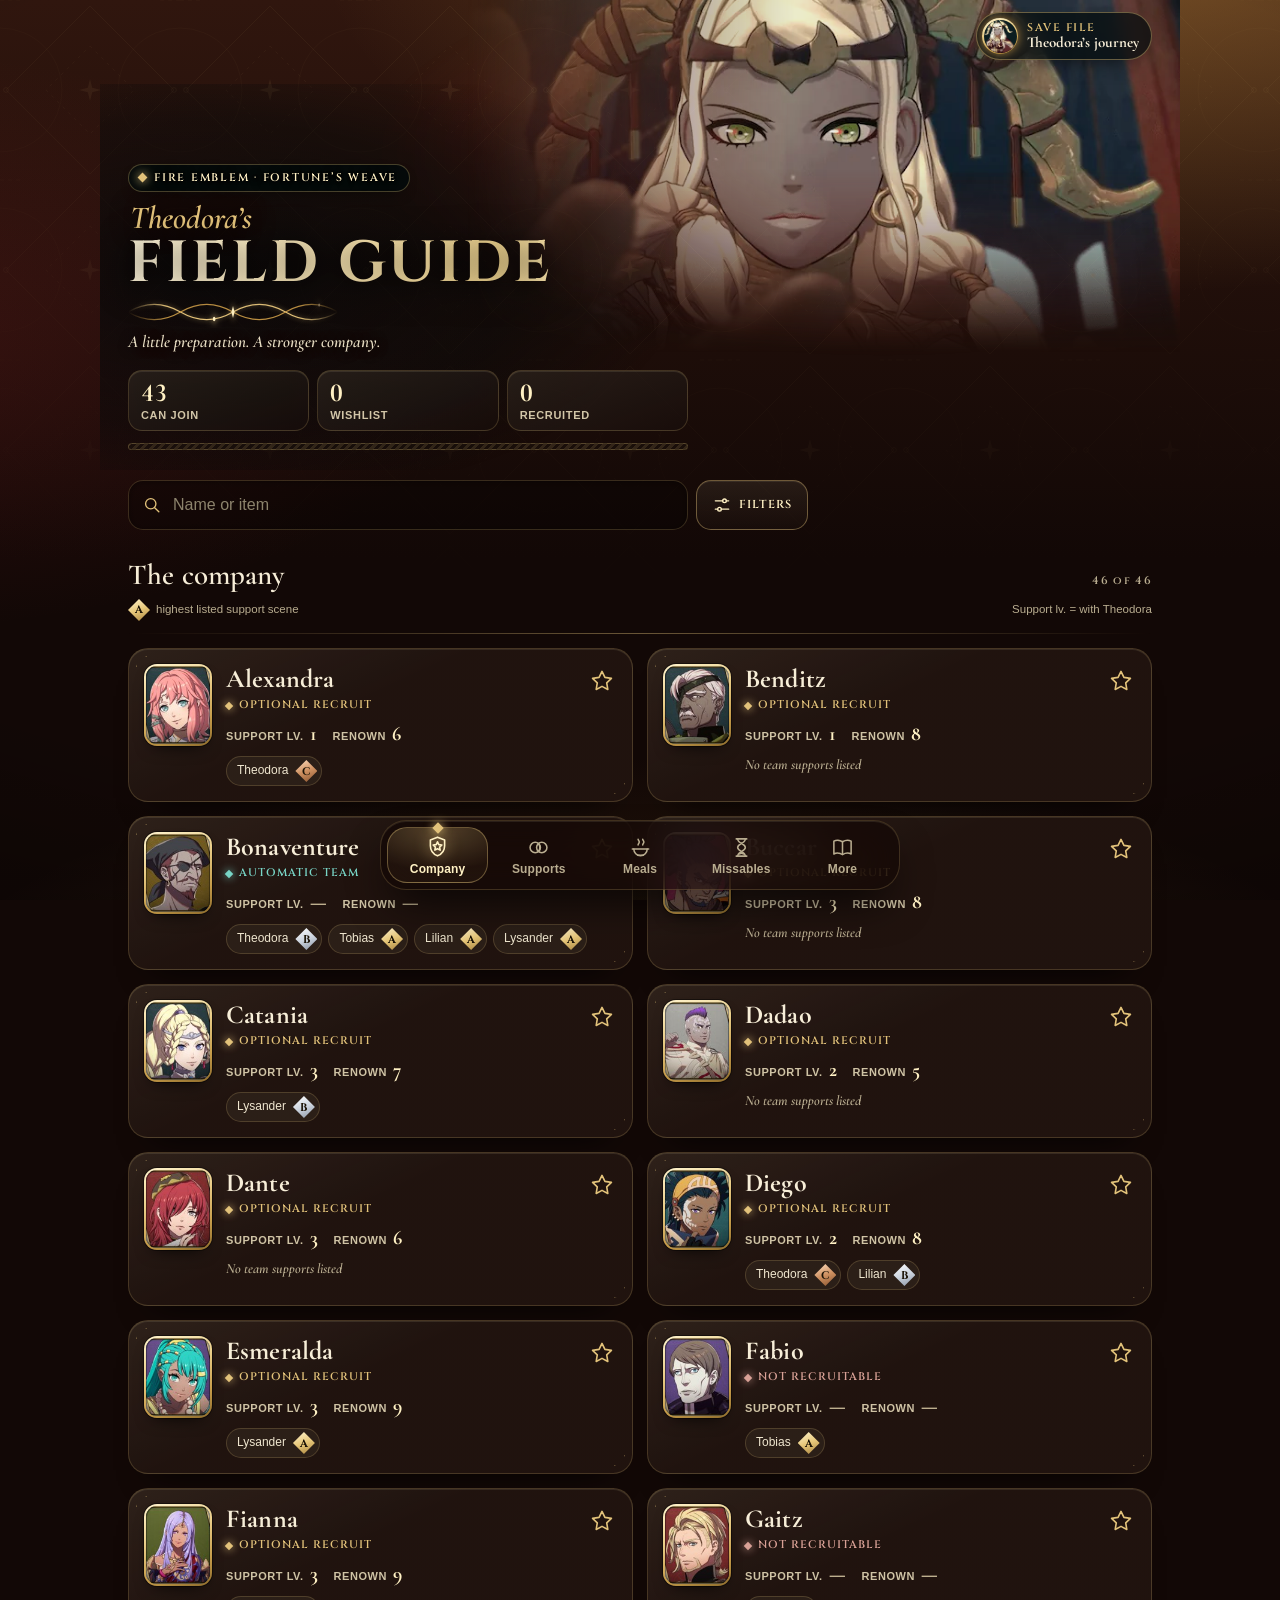
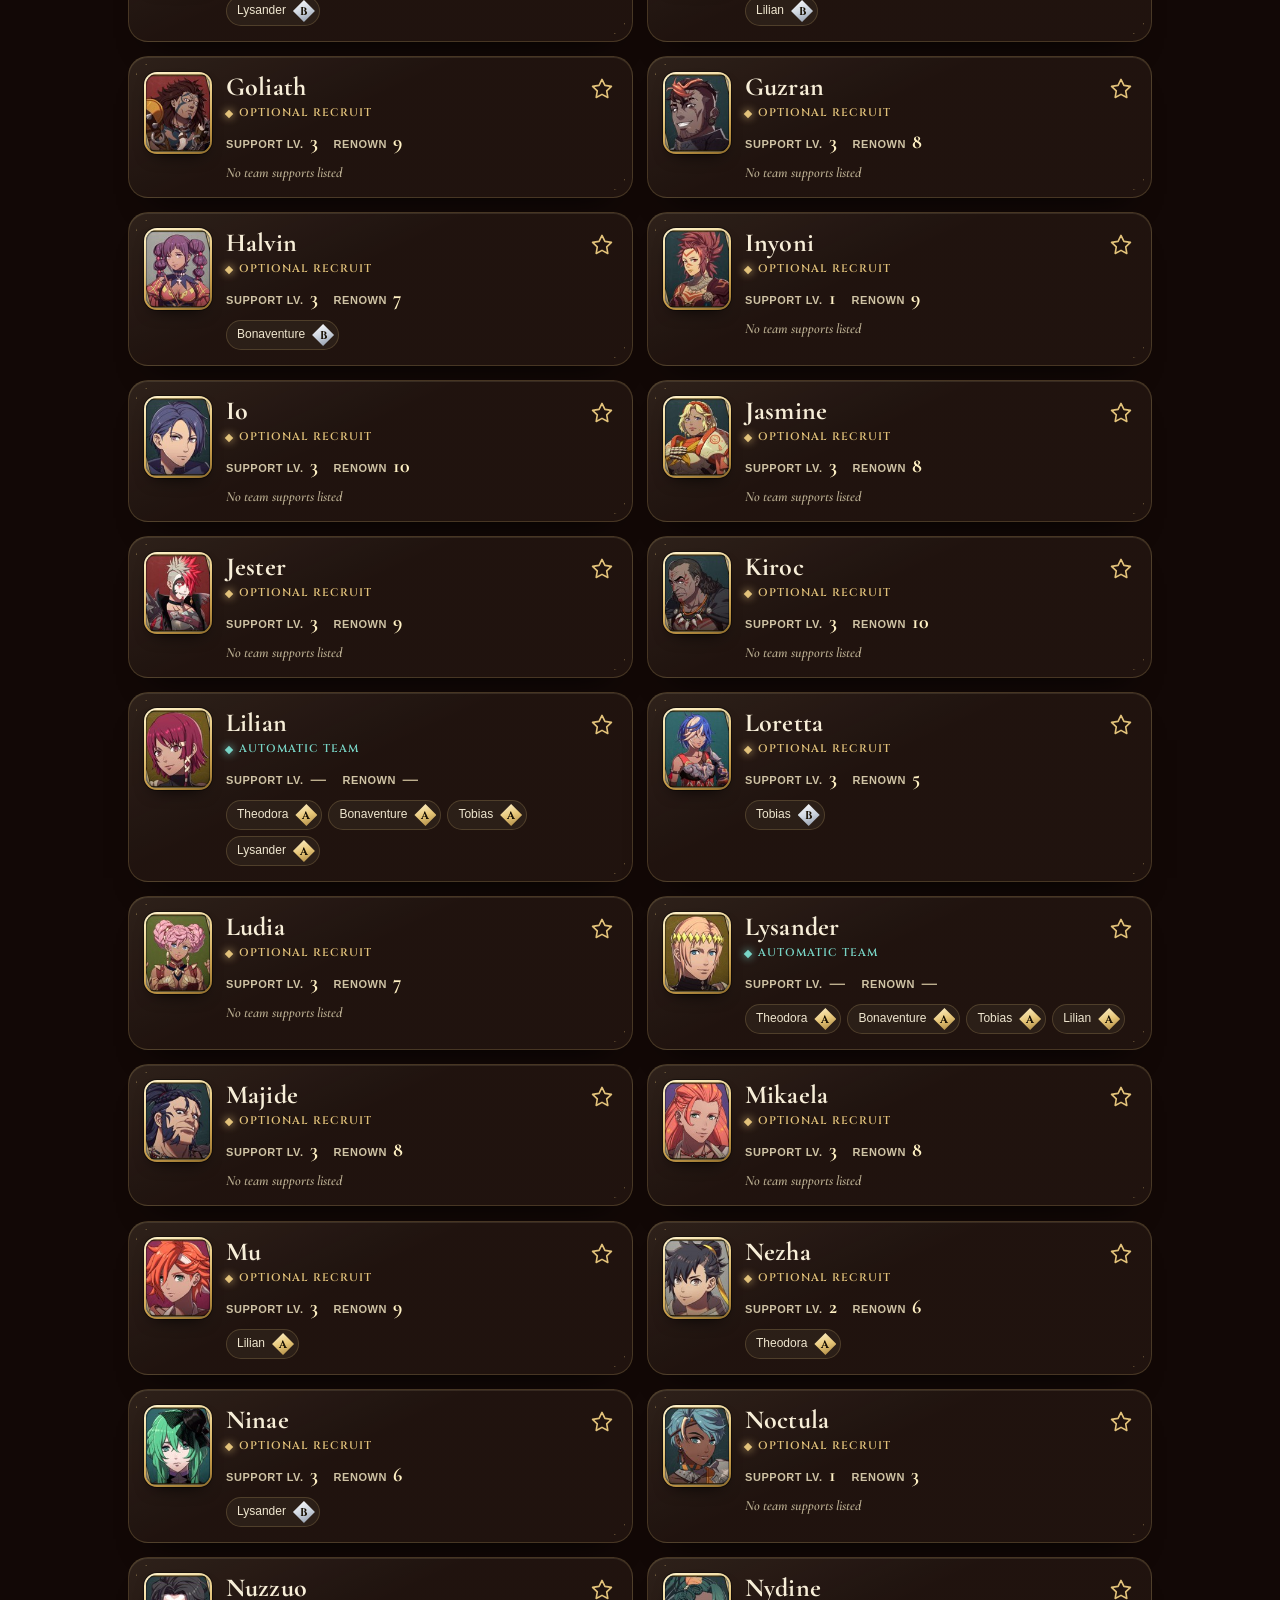
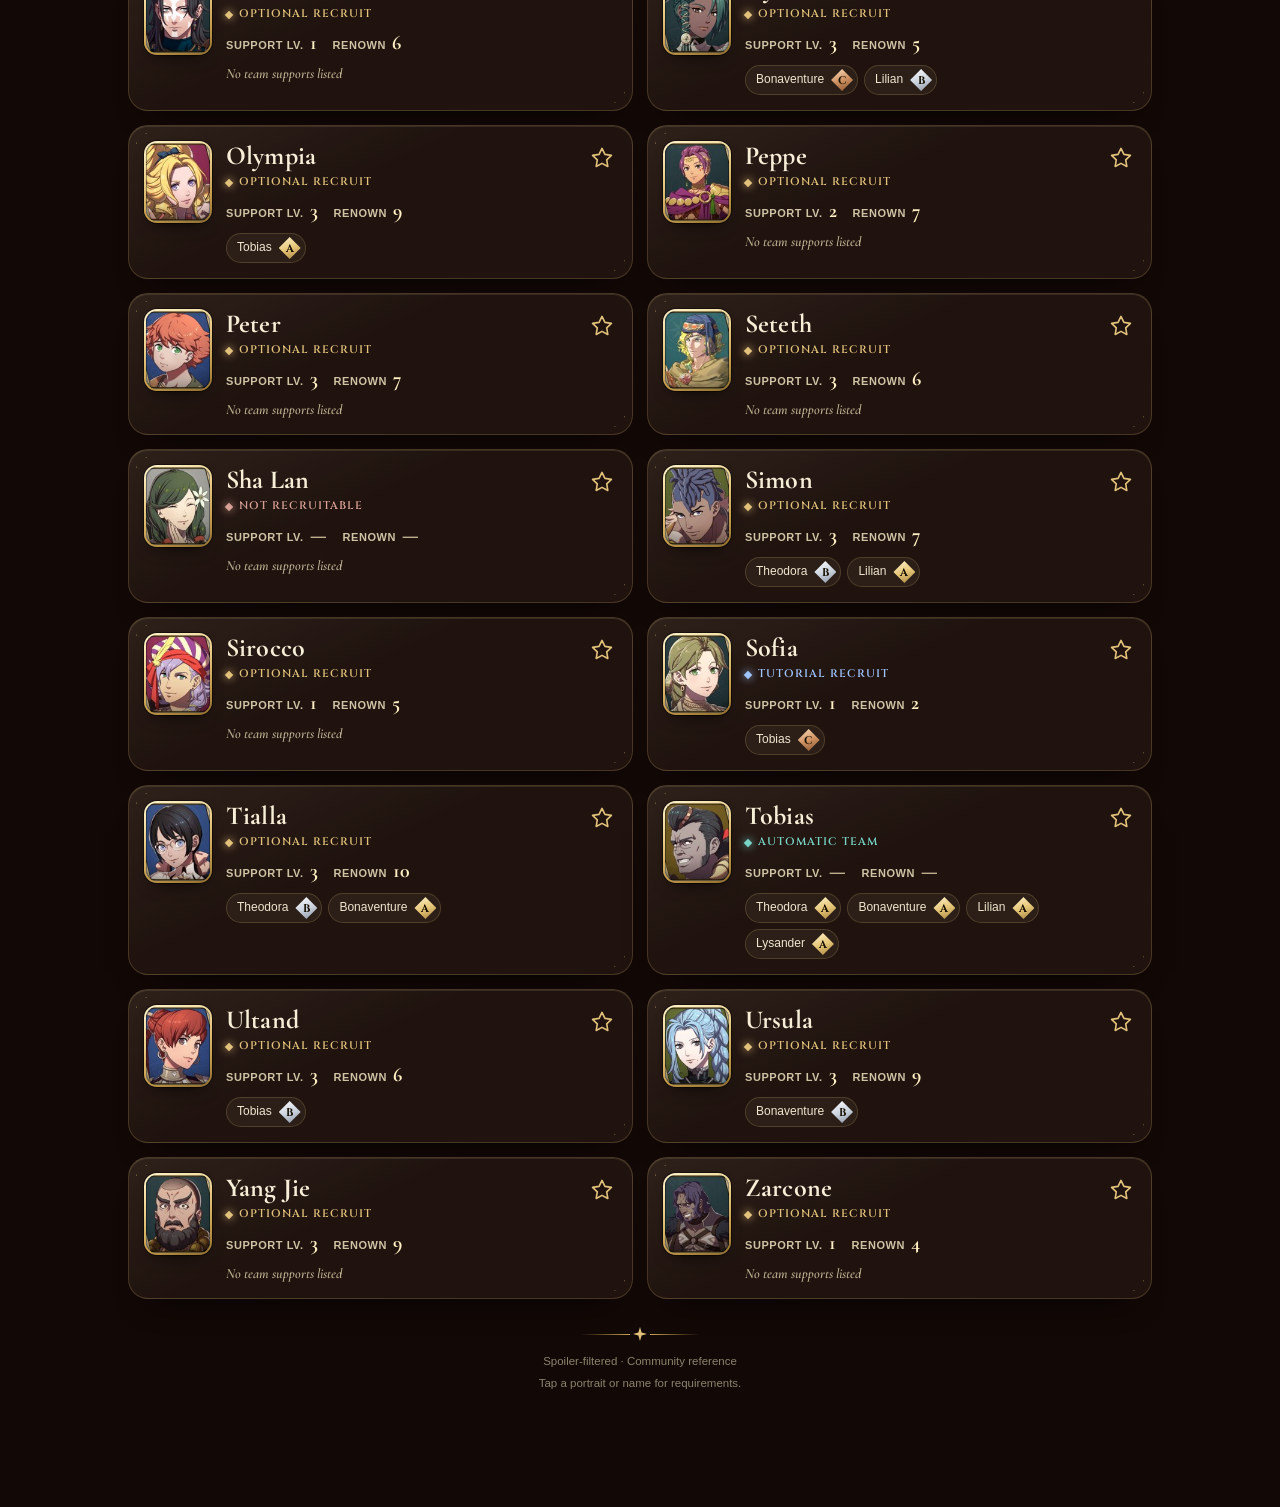
==== site/index.html @ 8c18e0ca "v2.1 preview: verified support ranks and structural requirements, recruitment steps, lord themes, mo" ====
<!doctype html>
<html lang="en" data-theme="" data-lord="Theodora">
<head>
<meta charset="utf-8">
<meta name="viewport" content="width=device-width,initial-scale=1,viewport-fit=cover">
<meta name="theme-color" content="#0b272b">
<meta name="color-scheme" content="dark">
<meta name="apple-mobile-web-app-capable" content="yes">
<meta name="mobile-web-app-capable" content="yes">
<meta name="apple-mobile-web-app-status-bar-style" content="black-translucent">
<meta name="apple-mobile-web-app-title" content="Field Guide">
<meta name="format-detection" content="telephone=no">
<title>Field Guide · Fortune’s Weave</title>
<link rel="preload" href="fonts/cinzel-latin-700-normal.woff2" as="font" type="font/woff2" crossorigin>
<link rel="preload" href="fonts/cormorant-garamond-latin-600-normal.woff2" as="font" type="font/woff2" crossorigin>
<link rel="stylesheet" href="style.css?v=30">
<link rel="stylesheet" href="missables.css?v=30">
<link rel="stylesheet" href="v2.css?v=31">
<link rel="stylesheet" href="fx.css?v=30">
<link rel="manifest" href="manifest.webmanifest">
<link rel="icon" href="icon.svg" type="image/svg+xml">
<link rel="apple-touch-icon" href="apple-touch-icon.png">
</head>
<body>
<svg width="0" height="0" style="position:absolute" aria-hidden="true" focusable="false">
  <symbol id="i-company" viewBox="0 0 24 24"><path d="M12 2.8 19 5.6v5.6c0 4.6-3 8.3-7 10-4-1.7-7-5.4-7-10V5.6z"/><path d="m12 7.4 1.3 2.7 3 .4-2.2 2.1.5 3L12 14.2l-2.6 1.4.5-3-2.2-2.1 3-.4z"/></symbol>
  <symbol id="i-star" viewBox="0 0 24 24"><path d="m12 3.2 2.7 5.5 6 .9-4.35 4.2 1 6-5.35-2.85-5.35 2.85 1-6L3.3 9.6l6-.9z"/></symbol>
  <symbol id="i-seal" viewBox="0 0 24 24"><path d="M12 2.6l2.1 1.6 2.6-.2.9 2.5 2.3 1.2-.4 2.6 1.4 2.2-1.4 2.2.4 2.6-2.3 1.2-.9 2.5-2.6-.2L12 21.4l-2.1-1.6-2.6.2-.9-2.5-2.3-1.2.4-2.6L3.1 12l1.4-2.2-.4-2.6 2.3-1.2.9-2.5 2.6.2z"/><path d="m8.4 12.2 2.4 2.4 4.8-5"/></symbol>
  <symbol id="i-hourglass" viewBox="0 0 24 24"><path d="M6.5 3h11M6.5 21h11"/><path d="M8 3c0 4.6 8 5 8 9s-8 4.4-8 9M16 3c0 4.6-8 5-8 9s8 4.4 8 9"/><path d="M10 18.6c.8-.7 3.2-.7 4 0"/></symbol>
  <symbol id="i-book" viewBox="0 0 24 24"><path d="M3 5.4c2.6-1.5 5.6-1.5 9 .6 3.4-2.1 6.4-2.1 9-.6v13.4c-2.6-1.4-5.6-1.4-9 .6-3.4-2-6.4-2-9-.6z"/><path d="M12 6v13.4"/></symbol>
  <symbol id="i-bond" viewBox="0 0 24 24"><circle cx="8.6" cy="12" r="5.4"/><circle cx="15.4" cy="12" r="5.4"/><path d="M12 8.2c.9.9 1.4 2.2 1.4 3.8s-.5 2.9-1.4 3.8"/></symbol>
  <symbol id="i-meal" viewBox="0 0 24 24"><path d="M3.5 13.5h17"/><path d="M5 13.5a7 7 0 0 0 14 0"/><path d="M9 20h6"/><path d="M9.5 9.5c0-1.6 1.2-1.6 1.2-3.2S9.5 4.7 9.5 3.4M14.3 9.5c0-1.6 1.2-1.6 1.2-3.2s-1.2-1.6-1.2-2.9"/></symbol>
  <symbol id="i-search" viewBox="0 0 24 24"><circle cx="10.5" cy="10.5" r="6.2"/><path d="m15.2 15.2 5 5"/></symbol>
  <symbol id="i-sliders" viewBox="0 0 24 24"><path d="M4 7h9M17 7h3M4 17h3M11 17h9"/><circle cx="15" cy="7" r="2.2"/><circle cx="9" cy="17" r="2.2"/></symbol>
  <symbol id="i-close" viewBox="0 0 24 24"><path d="m6 6 12 12M18 6 6 18"/></symbol>
  <symbol id="i-chev-l" viewBox="0 0 24 24"><path d="m14.5 5-7 7 7 7"/></symbol>
  <symbol id="i-chev-r" viewBox="0 0 24 24"><path d="m9.5 5 7 7-7 7"/></symbol>
  <symbol id="i-chev-d" viewBox="0 0 24 24"><path d="m5 9.5 7 7 7-7"/></symbol>
  <symbol id="i-pin" viewBox="0 0 24 24"><path d="M12 21s-6.5-5.6-6.5-11a6.5 6.5 0 0 1 13 0c0 5.4-6.5 11-6.5 11z"/><circle cx="12" cy="10" r="2.3"/></symbol>
  <symbol id="i-person" viewBox="0 0 24 24"><circle cx="12" cy="8" r="3.6"/><path d="M4.8 20.2c1-3.8 3.8-5.7 7.2-5.7s6.2 1.9 7.2 5.7"/></symbol>
  <symbol id="i-spark" viewBox="0 0 24 24"><path d="M12 3c.6 4.5 2.5 6.4 7 7-4.5.6-6.4 2.5-7 7-.6-4.5-2.5-6.4-7-7 4.5-.6 6.4-2.5 7-7z"/><path d="M18.5 16.5c.2 1.5.8 2.1 2.3 2.3-1.5.2-2.1.8-2.3 2.3-.2-1.5-.8-2.1-2.3-2.3 1.5-.2 2.1-.8 2.3-2.3z"/></symbol>
  <symbol id="i-key" viewBox="0 0 24 24"><circle cx="8" cy="12" r="3.8"/><path d="M11.8 12H21M17.5 12v3.2M20.5 12v2.4"/></symbol>
  <symbol id="i-clock" viewBox="0 0 24 24"><circle cx="12" cy="12" r="8.4"/><path d="M12 7.2V12l3.2 2"/></symbol>
  <symbol id="i-scroll" viewBox="0 0 24 24"><path d="M7 4h11a2 2 0 0 1 2 2v1h-4"/><path d="M16 7v11a2.5 2.5 0 0 1-5 0v-1H4v1a2.5 2.5 0 0 0 2.5 2.5H13.5"/><path d="M7 4a2 2 0 0 0-2 2v11"/><path d="M8.5 9h4.5M8.5 12.5h4.5"/></symbol>
  <symbol id="i-copy" viewBox="0 0 24 24"><rect x="8.5" y="8.5" width="11" height="11" rx="2"/><path d="M15.5 8.5V6.5a2 2 0 0 0-2-2h-7a2 2 0 0 0-2 2v7a2 2 0 0 0 2 2h2"/></symbol>
  <symbol id="i-restore" viewBox="0 0 24 24"><path d="M4.5 12a7.5 7.5 0 1 0 2.2-5.3"/><path d="M4.5 4.5v4h4"/></symbol>
  <symbol id="i-coin" viewBox="0 0 24 24"><ellipse cx="12" cy="6.8" rx="7" ry="2.8"/><path d="M5 6.8v5c0 1.6 3.1 2.8 7 2.8s7-1.2 7-2.8v-5M5 11.8v5c0 1.6 3.1 2.8 7 2.8s7-1.2 7-2.8v-5"/></symbol>
  <symbol id="i-check" viewBox="0 0 24 24"><path d="m5 12.5 4.4 4.4L19 7.4"/></symbol>
  <symbol id="i-ban" viewBox="0 0 24 24"><circle cx="12" cy="12" r="8.2"/><path d="m6.2 6.2 11.6 11.6"/></symbol>
  <symbol id="i-plus" viewBox="0 0 24 24"><path d="M12 5v14M5 12h14"/></symbol>
  <symbol id="i-minus" viewBox="0 0 24 24"><path d="M5 12h14"/></symbol>
  <symbol id="i-edit" viewBox="0 0 24 24"><path d="M4 20h4L19.5 8.5a2.1 2.1 0 0 0-3-3L5 17z"/><path d="m14.5 7.5 3 3"/></symbol>
  <symbol id="i-trash" viewBox="0 0 24 24"><path d="M4.5 7h15M9.5 7V4.5h5V7M6.5 7l1 13h9l1-13"/></symbol>
  <symbol id="i-swap" viewBox="0 0 24 24"><path d="M4 8h13l-3.5-3.5M20 16H7l3.5 3.5"/></symbol>
  <symbol id="i-heart" viewBox="0 0 24 24"><path d="M12 20s-7.5-4.6-7.5-10.2A4.3 4.3 0 0 1 12 7.2a4.3 4.3 0 0 1 7.5 2.6C19.5 15.4 12 20 12 20z"/></symbol>
  <symbol id="i-flame" viewBox="0 0 24 24"><path d="M12 21c-3.9 0-6.5-2.6-6.5-6.1 0-3.9 3.6-5.7 4.3-10.4 2.7 1.5 3.9 4.3 3.4 6.8 1-.4 1.7-1.4 2-2.7 2 1.6 3.3 3.9 3.3 6.3 0 3.5-2.6 6.1-6.5 6.1z"/></symbol>
</svg>

<div class="backdrop" aria-hidden="true"><div class="backdrop-glow"></div><div class="backdrop-ornament"></div></div>

<main id="app">
<p id="storage-warning" class="warning" role="status" hidden>This browser is blocking storage, so progress can’t be kept after you close the page. Private Browsing is the usual cause.</p>

<!-- ============ COMPANY ============ -->
<section id="roster-view" class="view" aria-labelledby="hero-title">
  <header class="hero" id="hero">
    <div class="hero-art-wrap" aria-hidden="true"><img class="hero-art" id="hero-art" src="art/theodora.webp" alt="" width="860" height="512" decoding="async" fetchpriority="high"></div>
    <div class="motes" aria-hidden="true"></div>
    <button class="save-chip" id="save-chip" type="button" aria-haspopup="dialog" aria-controls="files">
      <span class="save-face"><img id="save-chip-face" src="portraits/theodora.webp" alt="" width="34" height="34"></span>
      <span class="save-text"><small>Save file</small><b id="save-chip-name">Theodora’s journey</b></span>
      <span class="save-state bad" id="save-state" hidden><svg class="ico" aria-hidden="true"><use href="#i-close"/></svg><span>Not saved</span></span>
    </button>
    <div class="hero-copy">
      <p class="eyebrow"><span class="eyebrow-gem" aria-hidden="true"></span>Fire Emblem · Fortune’s Weave</p>
      <h1 id="hero-title" tabindex="-1"><span class="h1-small" id="hero-lord">Theodora’s</span><span class="h1-big">Field Guide</span></h1>
      <span class="weave-slot" data-weave aria-hidden="true"></span>
      <p class="subtitle">A little preparation. A stronger company.</p>
      <div class="hero-stats" id="hero-stats">
        <button class="stat" type="button" data-jump="joinable" aria-label="Show everyone who can join"><b id="stat-recruitable">—</b><span>Can join</span></button>
        <button class="stat" type="button" data-jump="wishlist" aria-label="Show your wishlist"><b id="stat-wishlist">0</b><span>Wishlist</span></button>
        <button class="stat" type="button" data-jump="recruited" aria-label="Show your recruits"><b id="stat-recruited">0</b><span>Recruited</span></button>
      </div>
      <div class="weave-bar hero-bar" aria-hidden="true"><i id="hero-bar-fill"></i></div>
    </div>
  </header>

  <div class="toolbar" id="roster-toolbar">
    <div class="searchrow">
      <label class="searchbox"><svg class="ico" aria-hidden="true"><use href="#i-search"/></svg><input id="search" type="search" aria-label="Search characters or items. Start a word with a minus sign to exclude it." placeholder="Name or item" autocomplete="off" autocapitalize="off" enterkeyhint="search"></label>
      <button id="filters-toggle" class="iconbtn" aria-expanded="false" aria-controls="filters"><svg class="ico" aria-hidden="true"><use href="#i-sliders"/></svg><span>Filters</span><i class="filter-count" id="filter-count" hidden></i></button>
    </div>
    <div id="active-filters" class="active-filters" aria-label="Active filters"></div>
    <div id="filters" class="filters" hidden>
      <p class="filter-help"><span class="tri-demo inc"><svg class="ico" aria-hidden="true"><use href="#i-check"/></svg></span>Tap once: show only <span class="tri-demo exc"><svg class="ico" aria-hidden="true"><use href="#i-ban"/></svg></span>Twice: hide · Third tap clears. In search, <b>−word</b> hides matches.</p>
      <div id="filter-groups"></div>
      <div class="filtergrid sortgrid">
        <label>Sort by<select id="sort"><option value="name">Name</option><option value="support">Support level</option><option value="renown">Renown</option><option value="gold">Gold required</option><option value="status">Recruitment status</option><option value="supports">Support partner count</option></select></label>
        <button id="direction" class="ghostbtn">↑ Ascending</button>
      </div>
      <button id="reset" class="textbutton">Reset search &amp; filters</button>
    </div>
  </div>

  <div class="listmeta"><h2 id="view-title">The company</h2><span id="count" role="status" aria-live="polite">Opening field notes…</span></div>
  <p class="legend"><span><b class="rank-gem r-A" aria-hidden="true">A</b> highest listed support scene</span><span id="legend-lord">Support lv. = with Theodora</span></p>
  <div id="cards"></div>
  <section id="empty" class="empty" hidden>
    <span class="empty-crest" aria-hidden="true"><svg class="ico"><use href="#i-star"/></svg></span>
    <h2>No field notes here</h2>
    <p>Try another search or loosen a filter. Star characters for your wishlist, or mark them recruited in their details.</p>
    <button id="empty-reset" class="ghostbtn">Clear search &amp; filters</button>
  </section>
  <p id="load-error" class="warning" hidden>Could not open the roster. Check your connection and reload this page.</p>
  <p class="endnote"><span class="end-orn" aria-hidden="true"></span>Spoiler-filtered · Community reference<br>Tap a portrait or name for requirements.</p>
</section>

<!-- ============ SUPPORTS ============ -->
<section id="supports-view" class="view" hidden aria-labelledby="supports-heading">
  <header class="page-hero" id="supports-hero">
    <div class="ph-art" aria-hidden="true"><img id="sp-focus-art" src="" alt="" decoding="async"></div>
    <div class="motes" aria-hidden="true"></div>
    <div class="ph-copy">
      <p class="eyebrow"><span class="eyebrow-gem" aria-hidden="true"></span>Support conversations</p>
      <h1 id="supports-heading" tabindex="-1">Bonds</h1>
      <span class="weave-slot" data-weave aria-hidden="true"></span>
      <button class="focus-pick" id="sp-focus" type="button" aria-haspopup="dialog">
        <span class="pf sm"><img id="sp-focus-face" src="" alt=""></span>
        <span class="fp-text"><small>Showing bonds of</small><b id="sp-focus-name">—</b></span>
        <svg class="ico" aria-hidden="true"><use href="#i-swap"/></svg>
      </button>
      <div class="ph-stats">
        <span class="ring-wrap" aria-hidden="true"><svg class="ring" viewBox="0 0 46 46"><circle class="track" cx="23" cy="23" r="18"/><circle class="fill" id="sp-ring" cx="23" cy="23" r="18"/></svg><b id="sp-pct">0%</b></span>
        <p id="sp-progress" class="lord-count" role="status" aria-live="polite"></p>
      </div>
    </div>
  </header>
  <div class="cast-wrap"><div class="cast-head"><b>Everyone with bonds</b><small id="sp-cast-count"></small></div>
    <div class="cast-strip" id="sp-cast" role="group" aria-label="Choose whose bonds to show"></div></div>
  <p class="note hint"><svg class="ico" aria-hidden="true"><use href="#i-spark"/></svg>Tap a rank once you’ve watched it. Tap a name for what it needs.</p>
  <div class="toolbar slim" id="supports-toolbar">
    <div id="sp-filter" class="segmented wide" role="group" aria-label="Show">
      <button type="button" data-filter="next" aria-pressed="true">Next up</button>
      <button type="button" data-filter="all" aria-pressed="false">All</button>
      <button type="button" data-filter="done" aria-pressed="false">Viewed</button>
    </div>
    <label class="switch"><input type="checkbox" id="sp-company-only"><span class="sw" aria-hidden="true"></span>In my company</label>
    <label class="switch"><input type="checkbox" id="sp-part1"><span class="sw" aria-hidden="true"></span>Part I only</label>
  </div>
  <div id="sp-list" class="bond-list"></div>
  <p id="sp-empty" class="empty" hidden></p>
  <details class="spoiler-links rules-box"><summary>How supports work</summary><ul id="sp-rules" class="rules"></ul></details>
</section>

<!-- ============ MEALS ============ -->
<section id="meals-view" class="view" hidden aria-labelledby="meals-heading">
  <header class="inn-head">
    <p class="eyebrow"><span class="eyebrow-gem" aria-hidden="true"></span>The inn at Dagsion</p>
    <h1 id="meals-heading" tabindex="-1">Share a meal</h1>
    <span class="weave-slot center" data-weave aria-hidden="true"></span>
    <p class="subtitle">Seat three. Bonds grow between every pair at the table.</p>
  </header>
  <div class="table-stage" id="table-stage">
    <svg class="table-links" id="table-links" viewBox="0 0 300 250" aria-hidden="true"></svg>
    <div class="table-top" aria-hidden="true"><span class="hearth"><svg class="ico"><use href="#i-flame"/></svg></span></div>
    <div id="seats"></div>
  </div>
  <div id="meal-pairs" class="meal-pairs" aria-live="polite"></div>
  <section class="meal-block" aria-labelledby="rec-heading">
    <div class="block-head"><h2 id="rec-heading">Recommended guests</h2><span id="rec-count" class="count-tag"></span></div>
    <p class="note" id="rec-why"></p>
    <div class="toolbar slim inline">
      <label class="switch"><input type="checkbox" id="rec-wishlist"><span class="sw" aria-hidden="true"></span>Wishlist first</label>
      <label class="switch"><input type="checkbox" id="rec-company"><span class="sw" aria-hidden="true"></span>Hide unrecruitable</label>
    </div>
    <div id="rec-list" class="rec-list"></div>
  </section>
  <section class="meal-block" id="dish-block" aria-labelledby="dish-heading">
    <div class="block-head"><h2 id="dish-heading">What to order</h2><span id="dish-count" class="count-tag"></span></div>
    <div id="dish-list" class="dish-list"></div>
  </section>
  <details class="spoiler-links rules-box" id="meal-rules-box"><summary>How meals work</summary><ul id="meal-rules" class="rules"></ul></details>
</section>

<!-- ============ MISSABLES ============ -->
<section id="missables-view" class="view" hidden aria-labelledby="missables-heading">
  <div class="lord-stage" id="lord-stage">
    <div class="lord-track" id="route-carousel" tabindex="0" role="region" aria-roledescription="carousel" aria-label="Lord routes. Swipe or use the arrow keys to change route."></div>
    <button class="stage-arrow prev" id="route-prev" type="button" aria-label="Previous route"><svg class="ico" aria-hidden="true"><use href="#i-chev-l"/></svg></button>
    <button class="stage-arrow next" id="route-next" type="button" aria-label="Next route"><svg class="ico" aria-hidden="true"><use href="#i-chev-r"/></svg></button>
    <div class="lord-pager" id="route-pager" aria-hidden="true"></div>
    <div class="motes" aria-hidden="true"></div>
  </div>
  <div class="route-tabs-wrap"><div class="route-tabs" id="route-tabs" role="tablist" aria-label="Choose a lord’s route"></div></div>
  <p id="route-status" class="sr-only" aria-live="polite"></p>
  <div class="missables-head">
    <p class="eyebrow">Part I · Scenes &amp; Paralogues</p>
    <div class="mh-row">
      <h1 id="missables-heading" tabindex="-1">Missables</h1>
      <div id="missables-filter" class="segmented" role="group" aria-label="Show">
        <button type="button" data-filter="all" aria-pressed="true">All</button>
        <button type="button" data-filter="unviewed" aria-pressed="false">Unviewed</button>
      </div>
    </div>
    <span class="weave-slot small" data-weave aria-hidden="true"></span>
    <div class="progress-row">
      <div class="weave-bar" aria-hidden="true"><i id="missables-bar-fill"></i></div>
      <p id="missables-progress" role="status" aria-live="polite"></p>
    </div>
  </div>
  <p class="note hint"><svg class="ico" aria-hidden="true"><use href="#i-spark"/></svg>Tap a title for requirements, not story summaries.</p>
  <p id="missables-storage-warning" class="warning" role="status" hidden>Checklist storage is unavailable or unreadable. Marks work for this visit but may not be saved.</p>
  <p id="missables-load-error" class="warning" role="status" hidden>Missables notes are not available. Verified data may not be published yet, or the connection failed. No checklist has been inferred. Reload to try again.</p>
  <div id="missables-list" role="tabpanel" aria-labelledby="missables-heading"></div>
  <p id="missables-empty" class="empty" hidden></p>
  <p class="note">Check off viewed notes · Saved automatically in this save file, separately for each route.</p>
  <div id="missables-coverage" class="note coverage"></div>
</section>

<!-- ============ MORE / ABOUT ============ -->
<section id="about" class="view" hidden aria-labelledby="about-title">
  <header class="about-head">
    <span class="crest" aria-hidden="true"><img src="icon.svg" alt="" width="64" height="64"></span>
    <p class="eyebrow">Save files &amp; the small print</p>
    <h1 id="about-title" tabindex="-1">A guide, not a spoiler.</h1>
    <span class="weave-slot center" data-weave aria-hidden="true"></span>
  </header>
  <div class="codex">
    <div class="backup-card" id="files-card">
      <h2><svg class="ico" aria-hidden="true"><use href="#i-scroll"/></svg>Your save files</h2>
      <p>Everything you tap saves itself straight away — recruits, wishlist, supports, meals and missables. Each save file is one playthrough with its own lord.</p>
      <div id="files-inline" class="files-list"></div>
      <p id="save-health" class="note"></p>
    </div>

    <h2>Keep it on your iPhone</h2>
    <p>Open this site in Safari, tap Share, then <strong>Add to Home Screen</strong>. The Home Screen app keeps its own storage, which iPhone doesn’t tidy away like websites you haven’t visited in a while. A connection is needed to load it.</p>

    <details class="spoiler-links" id="transfer">
      <summary>Move to another device</summary>
      <div class="transfer-body">
        <p>Only needed for a new phone or browser. Copy the code here, then paste it on the other device.</p>
        <div class="backup-actions">
          <button id="backup-copy" class="goldbtn" type="button"><svg class="ico" aria-hidden="true"><use href="#i-copy"/></svg>Copy code</button>
          <button id="backup-restore-toggle" class="ghostbtn" type="button" aria-expanded="false" aria-controls="backup-restore"><svg class="ico" aria-hidden="true"><use href="#i-restore"/></svg>Paste code</button>
        </div>
        <div id="backup-restore" hidden>
          <label for="backup-input" class="sr-only">Transfer code</label>
          <textarea id="backup-input" rows="3" placeholder="Paste a transfer code…" autocomplete="off" autocapitalize="off" spellcheck="false"></textarea>
          <button id="backup-apply" class="goldbtn" type="button">Add these save files</button>
        </div>
        <p id="backup-status" class="note" role="status" aria-live="polite"></p>
      </div>
    </details>

    <div id="source-notes">
      <h2>Reading the field notes</h2>
      <p><strong>Every lord, one roster:</strong> the Company page shows requirements for your save file’s lord. Each character’s field note also compares all four lords. Major story recruits and story unlock details are excluded.</p>
      <p><strong>Two different support measures:</strong> “Support lv.” is the numeric level a character needs with your lord to be recruited. Support conversations (C, B, A) are scenes between two characters; the guide lists the highest rank the community matrix records, not a promise that every lower rank exists.</p>
      <p><strong>Requirements are deliberately vague.</strong> Unlock hints say what kind of thing is needed — a support level, both characters in your company, or “a later story point” — never what happens.</p>
      <p><strong>Uncertainty:</strong> support data comes from a community matrix and tracker that share sources, so it isn’t independent in-game verification. Recruitment thresholds were compared between two guides; disagreements are marked in each field note. Meal preferences are community-reported.</p>
      <details class="spoiler-links">
        <summary>Source links — <em>these pages contain spoilers</em></summary>
        <ul class="link-list" id="source-links">
          <li><a href="https://serenesforest.net/fortunes-weave/characters/recruitment/" target="_blank" rel="noopener noreferrer">Recruitment: Serenes Forest</a></li>
          <li><a href="https://www.rpgsite.net/guide/21391-fire-emblem-fortunes-weave-recruitment-guide-all-characters-in-game-how-to-recruit-them" target="_blank" rel="noopener noreferrer">RPG Site</a></li>
          <li><a href="https://docs.google.com/spreadsheets/d/18nxc2rXK4Im-9gPyUlLaDI3BkjNH8y77RNjhuRbgOBo/" target="_blank" rel="noopener noreferrer">Community support matrix</a></li>
          <li><a href="https://fortunes-weave-supports.vercel.app/" target="_blank" rel="noopener noreferrer">Support tracker</a></li>
          <li><a href="https://game8.co/games/Fire-Emblem-Fortunes-Weave/archives/619779" target="_blank" rel="noopener noreferrer">Portrait source: Game8</a></li>
          <li><a href="https://fortunesweave.online/supports/" target="_blank" rel="noopener noreferrer">Support locations &amp; padlocks</a></li>
          <li><a href="https://dotesports.com/nintendo/guides/fire-emblem-fortunes-weave-support-farming" target="_blank" rel="noopener noreferrer">Meals &amp; support farming</a></li>
        </ul>
      </details>
    </div>
    <p class="endnote">Unofficial fan reference. Character artwork belongs to its respective rights holders; route banners are cropped from Nintendo’s official game page. Fonts: Cinzel &amp; Cormorant Garamond (SIL Open Font License), served from this site. No analytics or third-party scripts.</p>
  </div>
</section>
</main>

<nav class="bottomnav" aria-label="Guide sections">
  <span class="nav-ink" aria-hidden="true"></span>
  <button data-tab="all" aria-current="page"><svg class="ico" aria-hidden="true"><use href="#i-company"/></svg><span>Company</span></button>
  <button data-tab="supports"><svg class="ico" aria-hidden="true"><use href="#i-bond"/></svg><span>Supports</span></button>
  <button data-tab="meals"><svg class="ico" aria-hidden="true"><use href="#i-meal"/></svg><span>Meals</span></button>
  <button data-tab="missables"><svg class="ico" aria-hidden="true"><use href="#i-hourglass"/></svg><span>Missables</span></button>
  <button data-tab="about"><svg class="ico" aria-hidden="true"><use href="#i-book"/></svg><span>More</span></button>
</nav>

<div id="toast" class="toast" role="status" aria-live="polite" hidden></div>

<dialog id="missables-detail" class="sheet" aria-labelledby="missables-detail-title">
  <div class="sheet-grip" aria-hidden="true"><i></i></div>
  <div class="dialogtop"><span class="eyebrow">Part I · Requirements</span><button id="close-missables" class="closebtn" aria-label="Close scene details"><svg class="ico" aria-hidden="true"><use href="#i-close"/></svg></button></div>
  <div id="missables-detail-content"></div>
</dialog>
<dialog id="detail" class="sheet" aria-labelledby="detail-name">
  <div class="sheet-grip" aria-hidden="true"><i></i></div>
  <div class="dialogtop"><span class="eyebrow">Character field note</span><button id="close-detail" class="closebtn" aria-label="Close character details"><svg class="ico" aria-hidden="true"><use href="#i-close"/></svg></button></div>
  <div id="detail-content"></div>
</dialog>
<dialog id="pair" class="sheet" aria-labelledby="pair-title">
  <div class="sheet-grip" aria-hidden="true"><i></i></div>
  <div class="dialogtop"><span class="eyebrow">Support conversation</span><button id="close-pair" class="closebtn" aria-label="Close support details"><svg class="ico" aria-hidden="true"><use href="#i-close"/></svg></button></div>
  <div id="pair-content"></div>
</dialog>
<dialog id="picker" class="sheet tall" aria-labelledby="picker-title">
  <div class="sheet-grip" aria-hidden="true"><i></i></div>
  <div class="dialogtop"><span class="eyebrow" id="picker-title">Choose a character</span><button id="close-picker" class="closebtn" aria-label="Close character picker"><svg class="ico" aria-hidden="true"><use href="#i-close"/></svg></button></div>
  <label class="searchbox picker-search"><svg class="ico" aria-hidden="true"><use href="#i-search"/></svg><input id="picker-search" type="search" aria-label="Find a character" placeholder="Find a character" autocomplete="off" autocapitalize="off"></label>
  <div id="picker-grid" class="picker-grid"></div>
</dialog>
<dialog id="files" class="sheet" aria-labelledby="files-title">
  <div class="sheet-grip" aria-hidden="true"><i></i></div>
  <div class="dialogtop"><span class="eyebrow" id="files-title">Save files</span><button id="close-files" class="closebtn" aria-label="Close save files"><svg class="ico" aria-hidden="true"><use href="#i-close"/></svg></button></div>
  <p class="note files-lead">Saved automatically — nothing to press. Tap a file to continue it.</p>
  <div id="files-list" class="files-list"></div>
  <div class="new-file">
    <span class="weave-slot small center" data-weave="plain" aria-hidden="true"></span>
    <h3>Start a new playthrough</h3>
    <div class="lord-pick" id="new-file-lords"></div>
  </div>
</dialog>
<script src="store.js?v=30"></script>
<script src="fx.js?v=30" defer></script>
<script src="app.js?v=31" defer></script>
<script src="supports.js?v=31" defer></script>
<script src="meals.js?v=30" defer></script>
<script src="missables.js?v=30" defer></script>
</body>
</html>
---- site/style.css ----
/* ==========================================================================
   Theodora’s Field Guide — “Fortune’s Weave” design system
   Dark teal & gold ornament (after Nintendo’s official page), per-route
   lord palettes, woven-thread motifs. No external requests.
   ========================================================================== */

@font-face{font-family:"Cinzel";src:url(fonts/cinzel-latin-600-normal.woff2) format("woff2");font-weight:600;font-style:normal;font-display:swap}
@font-face{font-family:"Cinzel";src:url(fonts/cinzel-latin-700-normal.woff2) format("woff2");font-weight:700;font-style:normal;font-display:swap}
@font-face{font-family:"Cormorant Garamond";src:url(fonts/cormorant-garamond-latin-600-normal.woff2) format("woff2");font-weight:600;font-style:normal;font-display:swap}
@font-face{font-family:"Cormorant Garamond";src:url(fonts/cormorant-garamond-latin-700-normal.woff2) format("woff2");font-weight:700;font-style:normal;font-display:swap}
@font-face{font-family:"Cormorant Garamond";src:url(fonts/cormorant-garamond-latin-600-italic.woff2) format("woff2");font-weight:600 700;font-style:italic;font-display:swap}

/* Registered colours so route palettes cross-fade (Safari 16.4+, Chrome). */
@property --bg-0{syntax:"<color>";inherits:true;initial-value:#061719}
@property --bg-1{syntax:"<color>";inherits:true;initial-value:#0b272b}
@property --glow{syntax:"<color>";inherits:true;initial-value:#2f8f86}
@property --glow-2{syntax:"<color>";inherits:true;initial-value:#d9a64a}

:root{
  color-scheme:dark;
  --ivory:#f7eed8; --text:#efe6cf; --muted:#b9ad90; --faint:#8c836c;
  --gold-hi:#fff1c4; --gold:#e2c27a; --gold-2:#c9a24f; --gold-3:#8e6c2c;
  --line:rgba(226,194,122,.2); --line-2:rgba(226,194,122,.42);
  --bg-0:#061719; --bg-1:#0b272b; --glow:#2f8f86; --glow-2:#d9a64a;
  --card:color-mix(in oklab,var(--bg-1) 62%,#020607 38%);
  --display:"Cormorant Garamond","Iowan Old Style","Palatino Linotype",Georgia,serif;
  --caps:"Cinzel","Trajan Pro","Iowan Old Style",Georgia,serif;
  --ui:-apple-system,BlinkMacSystemFont,"SF Pro Text","Segoe UI",Roboto,"Helvetica Neue",sans-serif;
  --ease-out:cubic-bezier(.16,1,.3,1);
  --spring:cubic-bezier(.34,1.56,.64,1);
  --gutter:16px;
  --gold-grad:linear-gradient(160deg,#fff4cf 0%,#e9cd88 38%,#c79d4b 72%,#8e6c2c 100%);
  --ornament:url("data:image/svg+xml,%3Csvg xmlns='http://www.w3.org/2000/svg' width='180' height='180' viewBox='0 0 180 180' fill='none' stroke='%23e2c27a' stroke-width='.7'%3E%3Cpath d='M90 6 174 90 90 174 6 90Z' opacity='.55'/%3E%3Cpath d='M90 46 134 90 90 134 46 90Z' stroke-dasharray='3 5' opacity='.5'/%3E%3Ccircle cx='0' cy='90' r='62' opacity='.32'/%3E%3Ccircle cx='180' cy='90' r='62' opacity='.32'/%3E%3Ccircle cx='6' cy='90' r='2.4' opacity='.7'/%3E%3Ccircle cx='174' cy='90' r='2.4' opacity='.7'/%3E%3Cpath d='M90 79l2.2 8.8 8.8 2.2-8.8 2.2L90 101l-2.2-8.8L79 90l8.8-2.2Z' fill='%23e2c27a' stroke='none' opacity='.55'/%3E%3Cpath d='M0 0h20M160 0h20M0 180h20M160 180h20' stroke-dasharray='4 4' opacity='.45'/%3E%3C/svg%3E");
}
html{transition:--bg-0 .8s ease,--bg-1 .8s ease,--glow .8s ease,--glow-2 .8s ease;background:var(--bg-0);-webkit-text-size-adjust:100%;text-size-adjust:100%}
/* Lord palettes (used when the Missables view is active). */
html[data-theme="Cai"]{--bg-0:#070a1f;--bg-1:#131a4a;--glow:#a87bff;--glow-2:#4f7dff}
html[data-theme="Dietrich"]{--bg-0:#06080d;--bg-1:#161d2d;--glow:#d23a4c;--glow-2:#a9b8dc}
html[data-theme="Theodora"]{--bg-0:#120806;--bg-1:#30160e;--glow:#e8ac4c;--glow-2:#c22a33}
html[data-theme="Leda"]{--bg-0:#160409;--bg-1:#3b0d16;--glow:#ff5b47;--glow-2:#35b8a6}

*,*::before,*::after{box-sizing:border-box}
html,body{overscroll-behavior-x:none}
body{margin:0;min-height:100dvh;color:var(--text);background:var(--bg-0);font:15px/1.5 var(--ui);-webkit-font-smoothing:antialiased;overflow-x:hidden}
/* Covers content scrolling beneath a translucent iOS status bar (Home Screen mode). */
body::before{content:"";position:fixed;z-index:40;top:0;left:0;right:0;height:env(safe-area-inset-top);background:var(--bg-0);pointer-events:none}
button,input,select,textarea{font:inherit;color:inherit}
button{cursor:pointer;-webkit-tap-highlight-color:transparent;touch-action:manipulation}
a{color:var(--gold-hi);text-decoration-color:rgba(226,194,122,.5);text-underline-offset:3px}
h1,h2,h3,p{margin-top:0}
h1,h2,h3{font-family:var(--display);font-weight:600;letter-spacing:.005em}
:focus-visible{outline:2px solid var(--gold-hi);outline-offset:3px;border-radius:8px}
[hidden]{display:none!important}
.sr-only{position:absolute!important;width:1px;height:1px;padding:0;margin:-1px;overflow:hidden;clip:rect(0 0 0 0);white-space:nowrap;border:0}
.ico{width:20px;height:20px;fill:none;stroke:currentColor;stroke-width:1.6;stroke-linecap:round;stroke-linejoin:round;flex:none}

/* ---------- Living backdrop ---------- */
.backdrop{position:fixed;inset:0;z-index:0;pointer-events:none;background:linear-gradient(180deg,var(--bg-1) 0%,var(--bg-0) 62%)}
.backdrop-glow{position:absolute;inset:0;background:
  radial-gradient(90% 55% at 88% -6%,color-mix(in oklab,var(--glow) 38%,transparent),transparent 70%),
  radial-gradient(70% 45% at -12% 38%,color-mix(in oklab,var(--glow-2) 16%,transparent),transparent 72%),
  radial-gradient(80% 40% at 50% 112%,color-mix(in oklab,var(--glow) 14%,transparent),transparent 70%)}
.backdrop-ornament{position:absolute;inset:0;background-image:var(--ornament);background-size:180px 180px;opacity:.14;
  -webkit-mask-image:radial-gradient(120% 80% at 50% 0%,#000 30%,transparent 85%);mask-image:radial-gradient(120% 80% at 50% 0%,#000 30%,transparent 85%)}
.backdrop::after{content:"";position:absolute;inset:0;background:radial-gradient(140% 90% at 50% 40%,transparent 55%,rgba(0,0,0,.55))}

main{position:relative;z-index:1;max-width:1080px;margin:0 auto;padding:0 var(--gutter) calc(112px + env(safe-area-inset-bottom))}
.view:not([hidden]){animation:view-in .5s var(--ease-out) both}

/* ---------- Shared type ---------- */
.eyebrow{display:flex;align-items:center;gap:8px;margin:0 0 6px;font:600 11px/1.25 var(--caps);letter-spacing:.2em;text-transform:uppercase;color:var(--gold)}
.eyebrow-gem{width:7px;height:7px;transform:rotate(45deg);background:var(--gold);box-shadow:0 0 10px var(--gold);flex:none}
.note{font-size:12.5px;line-height:1.6;color:var(--muted);margin:12px 0 0}

/* ---------- Motes (gold dust) ---------- */
.motes{position:absolute;inset:0;z-index:1;overflow:hidden;pointer-events:none}
.motes i{position:absolute;left:var(--x);bottom:-12px;width:var(--s);height:var(--s);border-radius:50%;
  background:radial-gradient(circle,#fff6d6 0,#f0cf80 35%,rgba(226,194,122,0) 70%);opacity:0;
  animation:mote var(--d) linear var(--delay) infinite;will-change:transform,opacity}
@keyframes mote{0%{transform:translate3d(0,0,0) scale(.6);opacity:0}12%{opacity:var(--o)}75%{opacity:var(--o)}100%{transform:translate3d(var(--dx),-360px,0) scale(1);opacity:0}}

/* ---------- Hero ---------- */
.hero{position:relative;isolation:isolate;overflow:hidden;display:flex;align-items:flex-end;
  margin:0 calc(-1*var(--gutter));min-height:calc(412px + env(safe-area-inset-top));
  padding:calc(env(safe-area-inset-top) + 28px) var(--gutter) 20px}
.hero::before{content:"";position:absolute;z-index:-2;inset:-10% -20% 25% 25%;background:radial-gradient(closest-side,color-mix(in oklab,var(--glow-2) 34%,transparent),transparent);filter:blur(6px)}
.hero-art-wrap{position:absolute;z-index:-1;inset:0 0 0 12%;
  -webkit-mask-image:linear-gradient(90deg,transparent 0%,#000 46%),linear-gradient(180deg,#000 0%,#000 36%,rgba(0,0,0,.5) 57%,transparent 75%);-webkit-mask-composite:source-in;
  mask-image:linear-gradient(90deg,transparent 0%,#000 46%),linear-gradient(180deg,#000 0%,#000 36%,rgba(0,0,0,.5) 57%,transparent 75%);mask-composite:intersect}
.hero-art{display:block;width:100%;height:100%;object-fit:cover;object-position:48% 50%;translate:0 -25%;filter:saturate(.95) contrast(1.06) brightness(.92);transform-origin:55% 30%;animation:kenburns 28s ease-in-out infinite alternate}
.hero-copy{position:relative;z-index:2;width:100%}
.hero-copy::before,.lord-copy::before{content:"";position:absolute;z-index:-1;left:calc(-1*var(--gutter));right:-25%;top:-80px;bottom:-30px;pointer-events:none;
  background:radial-gradient(85% 75% at 14% 48%,rgba(2,8,9,.74) 0%,rgba(2,8,9,.42) 52%,transparent 78%)}
.hero .eyebrow,.lord-copy .eyebrow{text-shadow:0 0 2px rgba(0,0,0,.95),0 1px 3px rgba(0,0,0,.9),0 0 14px rgba(0,0,0,.8)}
/* Small labels over artwork sit in a dark tag so they stay legible on any frame. */
.hero .eyebrow,.lord-copy .eyebrow{display:inline-flex;max-width:100%;padding:6px 12px 6px 10px;border-radius:999px;letter-spacing:.16em;color:var(--gold-hi);
  background:rgba(4,12,13,.76);border:1px solid rgba(226,194,122,.3);-webkit-backdrop-filter:blur(8px);backdrop-filter:blur(8px);box-shadow:0 6px 16px -10px #000}
.hero h1{margin:4px 0 8px;line-height:.95;text-shadow:0 2px 24px rgba(0,0,0,.65)}
.h1-small{display:block;font:italic 600 26px/1 var(--display);color:var(--gold);margin-left:2px}
.h1-big{display:block;font:700 37px/1.02 var(--caps);letter-spacing:.05em;text-transform:uppercase;
  background:linear-gradient(100deg,#fff6dc 0%,#f2d690 30%,#fff6dc 45%,#d7ae5a 60%,#f6e1a6 100%);background-size:220% 100%;
  -webkit-background-clip:text;background-clip:text;color:transparent;animation:sheen-text 7s ease-in-out 1.2s infinite;
  filter:drop-shadow(0 3px 14px rgba(0,0,0,.55))}
.subtitle{font:italic 600 17px/1.35 var(--display);color:#e6dcc2;margin:0 0 16px;text-shadow:0 1px 12px rgba(0,0,0,.7)}
.hero-stats{display:grid;grid-template-columns:repeat(3,1fr);gap:8px}
.stat{display:grid;justify-items:start;gap:3px;min-height:58px;padding:9px 12px;border-radius:14px;text-align:left;
  border:1px solid var(--line);background:linear-gradient(160deg,rgba(255,240,200,.09),rgba(255,240,200,.02)),color-mix(in oklab,var(--bg-0) 70%,transparent);
  -webkit-backdrop-filter:blur(10px);backdrop-filter:blur(10px);box-shadow:inset 0 1px 0 rgba(255,241,196,.1);transition:transform .25s var(--spring),border-color .3s}
.stat:active{transform:scale(.96)}
.stat b{font:700 26px/1 var(--display);color:var(--gold-hi);font-variant-numeric:lining-nums}
.stat span{font:600 11px/1.1 var(--ui);letter-spacing:.06em;text-transform:uppercase;color:#d2c6a8}
.hero-bar{margin-top:12px}

/* Woven progress thread */
.weave-bar{position:relative;height:7px;border-radius:7px;overflow:hidden;border:1px solid var(--line);
  background:repeating-linear-gradient(-45deg,rgba(226,194,122,.16) 0 3px,rgba(226,194,122,.04) 3px 6px),rgba(0,0,0,.25)}
.weave-bar i{position:absolute;inset:0 auto 0 0;width:var(--p,0%);border-radius:7px;background:linear-gradient(90deg,var(--gold-3),var(--gold) 60%,var(--gold-hi));
  box-shadow:0 0 12px rgba(226,194,122,.8);transition:width .9s var(--ease-out);overflow:hidden}
.weave-bar i::after{content:"";position:absolute;inset:0;background:linear-gradient(100deg,transparent 30%,rgba(255,255,255,.75) 50%,transparent 70%);transform:translateX(-120%);animation:sweep 3.6s ease-in-out 1s infinite}

/* ---------- Toolbar ---------- */
.toolbar{position:sticky;top:env(safe-area-inset-top);z-index:8;margin:0 calc(-1*var(--gutter));padding:10px var(--gutter);
  border-bottom:1px solid transparent;transition:border-color .3s,box-shadow .3s,background-color .3s}
.toolbar.stuck{background:color-mix(in oklab,var(--bg-0) 84%,transparent);-webkit-backdrop-filter:blur(16px) saturate(1.3);backdrop-filter:blur(16px) saturate(1.3);border-bottom-color:var(--line);box-shadow:0 12px 24px -18px #000}
/* An open filter panel is taller than a small phone, so it scrolls with the page instead of sticking. */
.toolbar:has(#filters:not([hidden])){position:relative;top:auto;background:color-mix(in oklab,var(--bg-0) 90%,transparent);-webkit-backdrop-filter:blur(16px);backdrop-filter:blur(16px)}
.stat b,.numbers b,.medal b,.chapter-num,.lord-count b,.ring-wrap b,#count,#missables-progress{font-variant-numeric:lining-nums tabular-nums}
.searchrow{display:flex;gap:8px}
.searchbox{display:flex;align-items:center;gap:9px;flex:1;min-width:0;padding:0 13px;border-radius:15px;border:1px solid var(--line);
  background:rgba(0,0,0,.28);box-shadow:inset 0 1px 6px rgba(0,0,0,.35);color:var(--gold);transition:border-color .25s,box-shadow .25s}
.searchbox:focus-within{border-color:var(--line-2);box-shadow:inset 0 1px 6px rgba(0,0,0,.35),0 0 0 3px rgba(226,194,122,.12)}
.searchbox input{flex:1;min-width:0;min-height:48px;border:0;background:transparent;font-size:16px;color:var(--ivory);outline:0}
.searchbox input::placeholder{color:var(--faint)}
.searchbox input::-webkit-search-cancel-button{filter:invert(.8) sepia(1) saturate(2) hue-rotate(5deg)}
.iconbtn,.ghostbtn{display:inline-flex;align-items:center;justify-content:center;gap:7px;min-height:48px;padding:0 15px;border-radius:15px;border:1px solid var(--line-2);
  background:linear-gradient(180deg,rgba(255,240,200,.08),rgba(255,240,200,.02));color:var(--gold-hi);font:600 11.5px/1.15 var(--caps);letter-spacing:.1em;text-transform:uppercase;
  box-shadow:inset 0 1px 0 rgba(255,241,196,.08);transition:transform .2s var(--spring),background .25s}
.iconbtn:active,.ghostbtn:active{transform:scale(.96)}
.iconbtn[aria-expanded="true"]{background:rgba(226,194,122,.16)}
#filters-toggle{position:relative}
.filter-dot{position:absolute;top:9px;right:9px;width:7px;height:7px;transform:rotate(45deg);background:var(--gold);box-shadow:0 0 8px var(--gold)}
.filters{padding:14px 0 4px;animation:drop .35s var(--ease-out)}
.filtergrid{display:grid;grid-template-columns:1fr 1fr;gap:12px;align-items:end}
.filtergrid label{display:grid;gap:7px;min-width:0;font:600 11px/1 var(--caps);letter-spacing:.12em;text-transform:uppercase;color:var(--gold)}
select{appearance:none;-webkit-appearance:none;display:block;width:100%;min-width:0;min-height:48px;padding:0 34px 0 13px;border-radius:13px;border:1px solid var(--line);
  background:rgba(0,0,0,.3) url("data:image/svg+xml,%3Csvg xmlns='http://www.w3.org/2000/svg' viewBox='0 0 24 24' fill='none' stroke='%23e2c27a' stroke-width='2' stroke-linecap='round'%3E%3Cpath d='m6 9 6 6 6-6'/%3E%3C/svg%3E") no-repeat right 11px center/15px;
  color:var(--ivory);font:500 16px/1.2 var(--ui);letter-spacing:0;text-transform:none}
select option{background:#0b272b;color:#efe6cf}
.textbutton{border:0;background:none;color:var(--muted);text-decoration:underline;text-decoration-color:rgba(226,194,122,.4);text-underline-offset:3px;padding:12px 0 6px;font-size:13px;min-height:44px}

/* ---------- List header ---------- */
.listmeta{display:flex;justify-content:space-between;align-items:baseline;gap:12px;margin:18px 0 0}
.listmeta h2{font:600 29px/1.1 var(--display);margin:0;color:var(--ivory)}
#count{font:600 11px/1 var(--caps);letter-spacing:.12em;color:var(--muted);white-space:nowrap}
.legend{display:flex;flex-wrap:wrap;justify-content:space-between;gap:6px 14px;margin:8px 0 14px;padding-bottom:12px;font-size:11.5px;color:var(--muted);
  border-bottom:1px solid;border-image:linear-gradient(90deg,transparent,var(--line-2),transparent) 1}
.legend span{display:inline-flex;align-items:center;gap:6px}

/* ---------- Roster cards ---------- */
#cards{display:grid;grid-template-columns:1fr;gap:12px}
.card{position:relative;border-radius:20px;overflow:hidden;border:1px solid var(--line);
  background:linear-gradient(155deg,rgba(255,240,200,.075),rgba(255,240,200,.012) 42%),var(--card);
  box-shadow:inset 0 1px 0 rgba(255,241,196,.1),0 22px 34px -26px #000;
  animation:rise .6s var(--ease-out) both;animation-delay:calc(min(var(--i,0),14) * 38ms);transition:transform .25s var(--spring),border-color .35s,box-shadow .35s}
.card::after{content:"";position:absolute;inset:7px;border-radius:14px;pointer-events:none;opacity:.55;
  background:linear-gradient(var(--gold),var(--gold)) top left/11px 1px no-repeat,linear-gradient(var(--gold),var(--gold)) top left/1px 11px no-repeat,
             linear-gradient(var(--gold),var(--gold)) bottom right/11px 1px no-repeat,linear-gradient(var(--gold),var(--gold)) bottom right/1px 11px no-repeat}
.card:has(.open-card:active){transform:scale(.985)}
.open-card{display:flex;align-items:center;gap:14px;width:100%;padding:15px 54px 10px 15px;border:0;background:none;text-align:left;color:inherit}
.pf{position:relative;flex:none;width:68px;height:82px;padding:2px;border-radius:13px;background:var(--gold-grad);box-shadow:0 8px 18px -10px #000,0 0 0 1px rgba(0,0,0,.45)}
.pf img{display:block;width:100%;height:100%;object-fit:cover;object-position:top;border-radius:11px;
  background:radial-gradient(circle at 50% 28%,color-mix(in oklab,var(--glow) 40%,#173236),#081719 75%)}
.pf::after{content:"";position:absolute;inset:2px;border-radius:11px;box-shadow:inset 0 0 0 1px rgba(0,0,0,.35),inset 0 -18px 22px -14px rgba(0,0,0,.55);pointer-events:none}
.seal-badge{position:absolute;z-index:2;right:-7px;bottom:-7px;width:26px;height:26px;filter:drop-shadow(0 2px 6px rgba(0,0,0,.6))}
#cards.no-anim .card,#missables-list.no-anim .missable-row{animation:none}
.listmeta{scroll-margin-top:calc(env(safe-area-inset-top) + 82px)}
.seal-badge .ico{width:26px;height:26px;fill:var(--gold);stroke:#1b1306;stroke-width:1.4}
.cardtext{min-width:0}
.card h2{margin:0;font:700 26px/1.02 var(--display);color:var(--ivory);letter-spacing:.005em}
.status{display:inline-flex;align-items:center;gap:7px;margin-top:7px;font:600 11px/1.15 var(--caps);letter-spacing:.09em;text-transform:uppercase;color:var(--gold)}
.status::before{content:"";width:6px;height:6px;transform:rotate(45deg);background:currentColor;box-shadow:0 0 8px currentColor;flex:none}
.s-auto{color:#78d5c6}.s-tutorial{color:#9fc5ff}.s-no{color:#d9a196}
.recruited-mark{display:inline-flex;align-items:center;gap:4px;margin-left:8px;padding:2px 7px 2px 5px;border-radius:999px;font:700 11px/1.35 var(--ui);letter-spacing:.04em;text-transform:uppercase;color:#1b1306;background:var(--gold-grad);vertical-align:1px}
.recruited-mark .ico{width:11px;height:11px;stroke-width:2.6}
.numbers{display:flex;flex-wrap:wrap;gap:6px 16px;align-items:baseline;margin:9px 0 0;font:600 11px/1 var(--ui);letter-spacing:.05em;text-transform:uppercase;color:#cfc3a5}
.numbers>span{white-space:nowrap}
.numbers b{margin-left:6px;font:700 20px/1 var(--display);letter-spacing:0;color:var(--gold-hi)}
.star{position:absolute;z-index:2;top:9px;right:7px;display:grid;place-items:center;width:46px;height:46px;border:0;border-radius:50%;background:none;color:var(--gold)}
.star .ico{width:26px;height:26px;stroke-width:1.5;transition:transform .3s var(--spring)}
.star[aria-pressed="true"] .ico{fill:var(--gold);stroke:var(--gold-hi);filter:drop-shadow(0 0 8px rgba(226,194,122,.85))}
.star.pop .ico{animation:pop .5s var(--spring)}
.star.pop::before,.star.pop::after{content:"";position:absolute;inset:6px;border-radius:50%;border:1.5px solid var(--gold);animation:ring .55s ease-out forwards;pointer-events:none}
.star.pop::after{inset:0;border-style:dotted;border-width:2px;animation-delay:.06s}
.chips{display:flex;flex-wrap:wrap;gap:6px;padding:0 15px 15px 97px}
.chip{display:inline-flex;align-items:center;gap:7px;padding:3px 4px 3px 10px;border-radius:999px;border:1px solid rgba(226,194,122,.2);background:rgba(255,240,200,.05);font:500 12px/1.3 var(--ui);color:var(--text);white-space:nowrap}
.unknown{font:italic 600 14px/1.3 var(--display);color:var(--muted)}
.rank-gem{display:inline-grid;place-items:center;width:22px;height:22px;font:700 11px/1 var(--caps);color:#1b1306;clip-path:polygon(50% 0,100% 50%,50% 100%,0 50%);flex:none}
.r-A{background:linear-gradient(160deg,#fff4cf,#e7c779 50%,#a9843f)}
.r-B{background:linear-gradient(160deg,#ffffff,#cdd5df 50%,#8a94a4)}
.r-C{background:linear-gradient(160deg,#ffe0c2,#cf9161 50%,#8a5530)}
.r-S{background:linear-gradient(160deg,#ffe3f4,#e48bc0 50%,#93407a)}
.card.is-recruited{border-color:rgba(226,194,122,.5);box-shadow:inset 0 0 0 1px rgba(226,194,122,.14),0 0 30px -14px rgba(226,194,122,.6),0 22px 34px -26px #000}
.card.is-recruited::before{content:"";position:absolute;inset:0;pointer-events:none;background:radial-gradient(70% 90% at 0% 0%,rgba(226,194,122,.12),transparent 60%)}

/* ---------- Empty / warnings / end ---------- */
.empty{text-align:center;padding:34px 18px;color:var(--muted)}
.empty-crest{display:inline-grid;place-items:center;width:64px;height:64px;transform:rotate(45deg);border:1px solid var(--line-2);border-radius:14px;margin-bottom:14px;background:rgba(226,194,122,.06)}
.empty-crest .ico{transform:rotate(-45deg);width:28px;height:28px;color:var(--gold)}
.empty h2{font-size:26px;margin:6px 0;color:var(--ivory)}
.empty .ghostbtn{margin-top:6px}
.warning{margin:12px 0;padding:12px 14px;border-radius:14px;border:1px solid rgba(232,172,76,.55);background:linear-gradient(160deg,rgba(232,172,76,.18),rgba(232,172,76,.06));color:#f6e2b6;font-size:13px}
.endnote{text-align:center;color:var(--faint);font-size:11.5px;line-height:1.9;margin:28px 0 0}
.end-orn{display:block;width:120px;height:14px;margin:0 auto 10px;background:
  linear-gradient(90deg,transparent,var(--gold-2)) left center/50px 1px no-repeat,linear-gradient(90deg,var(--gold-2),transparent) right center/50px 1px no-repeat,
  url("data:image/svg+xml,%3Csvg xmlns='http://www.w3.org/2000/svg' viewBox='0 0 14 14'%3E%3Cpath d='M7 0l1.6 5.4L14 7l-5.4 1.6L7 14l-1.6-5.4L0 7l5.4-1.6Z' fill='%23e2c27a'/%3E%3C/svg%3E") center/14px no-repeat}

/* ---------- Buttons ---------- */
.goldbtn{position:relative;overflow:hidden;display:inline-flex;align-items:center;justify-content:center;gap:8px;min-height:50px;padding:0 18px;border-radius:15px;border:1px solid #f6e2a8;
  background:linear-gradient(180deg,#f8e7b0 0%,#e0bc6a 48%,#b48a39 100%);color:#1b1306;font:700 11.5px/1.15 var(--caps);letter-spacing:.1em;text-transform:uppercase;
  box-shadow:0 10px 24px -12px rgba(226,194,122,.9),inset 0 1px 0 rgba(255,255,255,.65),inset 0 -2px 0 rgba(90,60,10,.25);transition:transform .2s var(--spring),filter .2s}
.goldbtn:active{transform:scale(.97);filter:brightness(.95)}
.goldbtn::after{content:"";position:absolute;inset:0;background:linear-gradient(100deg,transparent 35%,rgba(255,255,255,.65) 50%,transparent 65%);transform:translateX(-130%);animation:sweep 4.5s ease-in-out 1.5s infinite}
.goldbtn .ico{stroke-width:2}

/* ---------- Dock navigation ---------- */
.bottomnav{position:fixed;z-index:30;left:50%;bottom:calc(10px + env(safe-area-inset-bottom));transform:translateX(-50%);
  display:flex;width:min(calc(100% - 20px),520px);padding:6px;border-radius:26px;border:1px solid var(--line);
  background:color-mix(in oklab,var(--bg-0) 70%,transparent);-webkit-backdrop-filter:blur(22px) saturate(1.6);backdrop-filter:blur(22px) saturate(1.6);
  box-shadow:0 22px 44px -14px rgba(0,0,0,.8),inset 0 1px 0 rgba(255,241,196,.09)}
.bottomnav button{position:relative;z-index:1;flex:1;min-width:0;min-height:56px;padding:6px 0 4px;border:0;border-radius:20px;background:none;color:var(--muted);
  display:grid;justify-items:center;align-content:center;gap:4px;font:600 11px/1.1 var(--ui);letter-spacing:.01em;transition:color .35s}
.bottomnav button .ico{width:23px;height:23px;transition:transform .45s var(--spring),filter .35s}
.bottomnav button[aria-current]{color:var(--gold-hi)}
.bottomnav button[aria-current] .ico{transform:translateY(-1px) scale(1.06);filter:drop-shadow(0 0 7px rgba(226,194,122,.75))}
.bottomnav button span{max-width:100%;overflow:hidden;text-overflow:clip;white-space:nowrap}
.nav-ink{position:absolute;z-index:0;top:6px;bottom:6px;left:0;width:var(--w,64px);transform:translateX(var(--x,6px));border-radius:20px;opacity:0;
  border:1px solid rgba(226,194,122,.38);background:radial-gradient(120% 110% at 50% 0%,rgba(226,194,122,.3),rgba(226,194,122,.05) 72%);
  transition:transform .55s var(--spring),width .55s var(--spring),opacity .3s}
.nav-ink.ready{opacity:1}
.nav-ink::before{content:"";position:absolute;top:-4.5px;left:50%;width:8px;height:8px;margin-left:-4px;transform:rotate(45deg);background:var(--gold);box-shadow:0 0 10px var(--gold)}

/* ---------- Toast ---------- */
.toast{position:fixed;z-index:60;left:50%;bottom:calc(92px + env(safe-area-inset-bottom));transform:translateX(-50%);max-width:calc(100% - 40px);
  padding:11px 18px;border-radius:999px;border:1px solid var(--line-2);background:color-mix(in oklab,var(--bg-0) 82%,transparent);
  -webkit-backdrop-filter:blur(16px);backdrop-filter:blur(16px);color:var(--gold-hi);font:600 11.5px/1.3 var(--caps);letter-spacing:.1em;text-transform:uppercase;text-align:center;
  box-shadow:0 14px 30px -12px #000;animation:toast-in .4s var(--spring)}

/* ---------- Bottom sheets ---------- */
dialog.sheet{position:fixed;inset:auto 0 0 0;margin:0 auto;width:100%;max-width:580px;max-height:min(90dvh,900px);padding:0 20px calc(24px + env(safe-area-inset-bottom));
  border:1px solid var(--line-2);border-bottom:0;border-radius:28px 28px 0 0;color:var(--text);overflow-y:auto;overscroll-behavior:contain;
  background:linear-gradient(180deg,color-mix(in oklab,var(--bg-1) 88%,#000 12%) 0,var(--bg-0) 70%);
  box-shadow:0 -24px 70px rgba(0,0,0,.65),inset 0 1px 0 rgba(255,241,196,.14)}
dialog.sheet[open]{animation:sheet-in .5s var(--ease-out)}
dialog.sheet.closing{animation:sheet-out .24s cubic-bezier(.5,0,.75,0) forwards}
dialog.sheet.dragging{animation:none;transition:none}
dialog.sheet::backdrop{background:rgba(1,6,7,.6);-webkit-backdrop-filter:blur(6px);backdrop-filter:blur(6px)}
dialog.sheet::before{content:"";position:absolute;inset:0 0 auto 0;height:220px;pointer-events:none;background:radial-gradient(80% 100% at 30% 0%,color-mix(in oklab,var(--glow) 26%,transparent),transparent 70%)}
.sheet-grip{position:sticky;top:0;z-index:3;display:grid;place-items:center;height:24px;margin:0 -20px;touch-action:none;cursor:grab;background:color-mix(in oklab,var(--bg-1) 88%,#000 12%)}
.sheet-grip i{width:44px;height:5px;border-radius:5px;background:rgba(226,194,122,.45)}
.dialogtop{position:sticky;top:24px;z-index:3;display:flex;align-items:center;justify-content:space-between;margin:0 -20px 6px;padding:0 12px 8px 20px;touch-action:none;background:color-mix(in oklab,var(--bg-1) 88%,#000 12%);border-bottom:1px solid var(--line)}
.dialogtop .eyebrow{margin:0}
.closebtn{display:grid;place-items:center;width:44px;height:44px;border-radius:50%;border:1px solid var(--line);background:rgba(255,240,200,.05);color:var(--gold-hi)}
.closebtn .ico{width:18px;height:18px}
.sheet > div:last-child{position:relative}

/* Character detail */
.detailhero{position:relative;display:flex;align-items:center;gap:18px;margin:14px 0 18px}
.detailhero>div{min-width:0}
.detailhero::before{content:"";position:absolute;left:-30px;top:-40px;width:200px;height:200px;border-radius:50%;background:radial-gradient(circle,color-mix(in oklab,var(--glow-2) 32%,transparent),transparent 70%);pointer-events:none}
.detailhero .pf{width:100px;height:122px;border-radius:16px}
.detailhero .pf img{border-radius:14px}
#detail-name{margin:0 0 4px;font:700 36px/1 var(--display);color:var(--ivory);overflow-wrap:anywhere}
.medallions{display:grid;grid-template-columns:minmax(0,1fr) minmax(0,1fr);gap:10px}
.medal{display:flex;align-items:center;gap:10px;min-width:0;padding:12px 10px;border-radius:16px;border:1px solid var(--line);background:linear-gradient(160deg,rgba(255,240,200,.07),rgba(255,240,200,.015))}
.medal b{display:grid;place-items:center;width:46px;height:46px;flex:none;clip-path:polygon(50% 0,100% 50%,50% 100%,0 50%);background:var(--gold-grad);font:700 22px/1 var(--display);color:#1b1306}
.medal span{min-width:0;overflow-wrap:anywhere;font:600 11px/1.3 var(--ui);letter-spacing:.05em;text-transform:uppercase;color:#d2c6a8}
.facts{margin:20px 0 6px}
.facts dt{display:flex;align-items:center;gap:8px;margin-top:16px;font:600 11px/1.1 var(--caps);letter-spacing:.14em;text-transform:uppercase;color:var(--gold)}
.facts dt .ico{width:16px;height:16px}
.facts dd{margin:7px 0 0;padding-bottom:14px;font-size:15.5px;line-height:1.55;color:var(--ivory);overflow-wrap:anywhere;border-bottom:1px solid;border-image:linear-gradient(90deg,var(--line),transparent) 1}
.facts dd.chips{padding:0 0 14px}
.detailactions,.md-actions{position:sticky;z-index:2;bottom:calc(-24px - env(safe-area-inset-bottom));margin:20px -20px 0;padding:16px 20px calc(14px + env(safe-area-inset-bottom));
  background:linear-gradient(180deg,transparent,color-mix(in oklab,var(--bg-0) 92%,transparent) 30%)}
.detailactions{display:grid;grid-template-columns:1fr 1fr;gap:10px}
.detailactions button{min-height:52px;padding:0 10px;letter-spacing:.06em}
.detailactions .ghostbtn[aria-pressed="true"]{background:rgba(226,194,122,.18);border-color:var(--gold)}

/* ---------- About ---------- */
.about-head{text-align:center;padding:calc(env(safe-area-inset-top) + 34px) 0 6px}
.crest{position:relative;display:inline-grid;place-items:center;width:86px;height:86px;margin-bottom:14px}
.crest::before{content:"";position:absolute;inset:-14px;border-radius:50%;background:radial-gradient(circle,color-mix(in oklab,var(--glow) 40%,transparent),transparent 70%);animation:breathe 4s ease-in-out infinite}
.crest img{position:relative;width:76px;height:76px;filter:drop-shadow(0 8px 18px rgba(0,0,0,.6))}
.about-head .eyebrow{justify-content:center}
#about-title{font:600 36px/1.08 var(--display);color:var(--ivory);margin:4px 0 12px}
.weave{display:block;width:min(280px,80%);height:22px;margin:0 auto;overflow:visible}
.weave path{fill:none;stroke:var(--gold-2);stroke-width:1.1;vector-effect:non-scaling-stroke;stroke-dasharray:520;stroke-dashoffset:520;animation:draw 2.2s var(--ease-out) .2s forwards}
.weave path+path{stroke:var(--gold);opacity:.6;animation-delay:.45s}
.weave circle{fill:var(--gold-hi)}
.codex{max-width:660px;margin:18px auto 0}
.codex p{font-size:15px;line-height:1.75;color:#e4dac2}
.codex h2,.codex h3{display:flex;align-items:center;gap:10px;font:600 25px/1.15 var(--display);color:var(--gold-hi);margin:30px 0 10px}
.codex strong{color:var(--ivory)}
.backup-card{margin:26px 0;padding:18px;border-radius:20px;border:1px solid var(--line-2);background:linear-gradient(160deg,rgba(255,240,200,.08),rgba(255,240,200,.015)),var(--card);box-shadow:inset 0 1px 0 rgba(255,241,196,.1),0 0 40px -24px var(--gold)}
.backup-card h2,.backup-card h3{margin-top:0}
.backup-card h2 .ico,.backup-card h3 .ico{width:26px;height:26px;color:var(--gold)}
.backup-actions{display:flex;flex-wrap:wrap;gap:10px}
.backup-actions .goldbtn{flex:1 1 160px}
.backup-actions button{white-space:nowrap}
#backup-restore{display:grid;gap:10px;margin-top:12px}
textarea{width:100%;padding:12px;border-radius:14px;border:1px solid var(--line);background:rgba(0,0,0,.3);color:var(--ivory);font:500 16px/1.4 ui-monospace,Menlo,monospace;resize:vertical}
.spoiler-links{margin:18px 0;border:1px solid var(--line);border-radius:14px;background:rgba(0,0,0,.18)}
.spoiler-links summary{cursor:pointer;padding:14px 16px;font:600 11.5px/1.4 var(--caps);letter-spacing:.1em;text-transform:uppercase;color:var(--gold);min-height:44px}
.spoiler-links summary em{font-style:normal;color:#e8a77c}
.spoiler-links p{padding:0 16px 14px;margin:0}
.link-list{list-style:none;margin:0;padding:0 8px 6px}
.link-list a,.missable-sources a{display:flex;align-items:center;min-height:44px;padding:0 8px;border-radius:10px}
.link-list li+li{border-top:1px solid var(--line)}

/* ---------- Motion ---------- */
@keyframes view-in{from{opacity:0;transform:translateY(10px)}to{opacity:1;transform:none}}
@keyframes rise{from{opacity:0;transform:translateY(14px) scale(.985)}to{opacity:1;transform:none}}
@keyframes drop{from{opacity:0;transform:translateY(-6px)}to{opacity:1;transform:none}}
@keyframes kenburns{from{transform:scale(1.04) translate3d(0,0,0)}to{transform:scale(1.12) translate3d(-2%,1.5%,0)}}
@keyframes sheen-text{0%,55%{background-position:100% 0}85%,100%{background-position:-20% 0}}
@keyframes sweep{0%,60%{transform:translateX(-130%)}100%{transform:translateX(130%)}}
@keyframes pop{0%{transform:scale(1)}35%{transform:scale(1.35) rotate(-8deg)}100%{transform:scale(1)}}
@keyframes ring{from{opacity:.9;transform:scale(.5)}to{opacity:0;transform:scale(1.6)}}
@keyframes sheet-in{from{transform:translateY(100%)}to{transform:none}}
@keyframes sheet-out{to{transform:translateY(100%)}}
@keyframes toast-in{from{opacity:0;transform:translate(-50%,12px) scale(.96)}to{opacity:1;transform:translate(-50%,0)}}
@keyframes breathe{0%,100%{opacity:.6;transform:scale(.94)}50%{opacity:1;transform:scale(1.05)}}
@keyframes draw{to{stroke-dashoffset:0}}

.offscreen,.offscreen *{animation-play-state:paused!important}

@media (hover:hover){
  .card:hover{border-color:var(--line-2);transform:translateY(-2px)}
  .iconbtn:hover,.ghostbtn:hover{background:rgba(226,194,122,.14)}
  .bottomnav button:hover{color:var(--gold-hi)}
}

/* ---------- Larger screens ---------- */
@media (min-width:760px){
  :root{--gutter:28px}
  .hero{min-height:470px}
  .hero-art-wrap{inset:0 0 0 34%}
  .h1-small{font-size:32px}
  .h1-big{font-size:58px}
  .hero-copy{max-width:560px}
  #cards{grid-template-columns:1fr 1fr;gap:14px}
  .searchrow{max-width:680px}
  .filtergrid{grid-template-columns:repeat(4,1fr)}
  .bottomnav button{font-size:12px}
}
@media (max-width:374px){
  :root{--gutter:12px}
  .h1-big{font-size:32px}
  .stat{padding:8px 9px}
  .stat b{font-size:22px}
  .card h2{font-size:23px}
  .numbers{column-gap:10px}
  .bottomnav button{letter-spacing:0}
}

@media (prefers-reduced-motion:reduce){
  *,*::before,*::after{animation-duration:.001ms!important;animation-delay:0s!important;animation-iteration-count:1!important;transition-duration:.001ms!important;scroll-behavior:auto!important}
  .motes{display:none}
  .weave path{stroke-dashoffset:0}
}

h1:focus{outline:none}
h1:focus-visible{outline:2px solid var(--gold-hi);outline-offset:4px}
---- site/missables.css ----
/* ==========================================================================
   Missables — swipeable lord stage, route tabs, chapter-grouped checklist
   ========================================================================== */

/* Each slide carries its own lord palette so neighbours keep their colour mid-swipe. */
.lord-slide[data-route="Cai"],.route-tabs [data-route="Cai"]{--s-glow:#a87bff;--s-glow-2:#4f7dff;--s-bg:#131a4a}
.lord-slide[data-route="Dietrich"],.route-tabs [data-route="Dietrich"]{--s-glow:#d23a4c;--s-glow-2:#a9b8dc;--s-bg:#161d2d}
.lord-slide[data-route="Theodora"],.route-tabs [data-route="Theodora"]{--s-glow:#e8ac4c;--s-glow-2:#c22a33;--s-bg:#30160e}
.lord-slide[data-route="Leda"],.route-tabs [data-route="Leda"]{--s-glow:#ff5b47;--s-glow-2:#35b8a6;--s-bg:#3b0d16}

.lord-stage{position:relative;isolation:isolate;overflow:hidden;margin:0 calc(-1*var(--gutter));height:calc(338px + env(safe-area-inset-top))}
.lord-track{display:flex;height:100%;overflow-x:auto;overflow-y:hidden;scroll-snap-type:x mandatory;overscroll-behavior-x:contain;
  scrollbar-width:none;-webkit-overflow-scrolling:touch;outline:none}
.lord-track::-webkit-scrollbar{display:none}
.lord-track:focus-visible{box-shadow:inset 0 0 0 2px var(--gold-hi)}
.lord-slide{position:relative;flex:0 0 100%;height:100%;overflow:hidden;scroll-snap-align:center;scroll-snap-stop:always;isolation:isolate}
.lord-slide::before{content:"";position:absolute;z-index:-2;inset:-20% -30% 10% 20%;background:radial-gradient(closest-side,color-mix(in oklab,var(--s-glow) 42%,transparent),transparent)}
.lord-slide::after{content:"";position:absolute;z-index:-3;inset:0;background:linear-gradient(180deg,color-mix(in oklab,var(--s-bg) 70%,transparent),transparent 85%);opacity:.8}
.lord-art-wrap{position:absolute;z-index:-1;inset:0 0 0 10%;will-change:transform;
  -webkit-mask-image:linear-gradient(90deg,transparent 0%,#000 44%),linear-gradient(180deg,#000 0%,#000 40%,rgba(0,0,0,.5) 61%,transparent 79%);-webkit-mask-composite:source-in;
  mask-image:linear-gradient(90deg,transparent 0%,#000 44%),linear-gradient(180deg,#000 0%,#000 40%,rgba(0,0,0,.5) 61%,transparent 79%);mask-composite:intersect}
/* --lift raises each portrait so the eyes sit above the name without extra zoom. */
.lord-art{display:block;width:100%;height:100%;object-fit:cover;translate:0 calc(-1 * var(--lift,0%));filter:saturate(1.02) contrast(1.06) brightness(.9);transform-origin:55% 30%;animation:kenburns 26s ease-in-out infinite alternate}
.lord-tint{position:absolute;inset:0;z-index:-1;pointer-events:none;mix-blend-mode:soft-light;background:linear-gradient(120deg,var(--s-glow-2),transparent 60%);opacity:.35}
/* Only the visible lord breathes; off-screen slides stay still to save battery. */
.lord-slide:not(.is-active) .lord-art{animation-play-state:paused}
.lord-slide.flash .lord-tint::after{content:"";position:absolute;inset:-10% -60%;mix-blend-mode:screen;
  background:linear-gradient(105deg,transparent 40%,color-mix(in oklab,var(--s-glow) 55%,#fff6d6) 50%,transparent 60%);animation:route-flash .9s var(--ease-out) forwards}
@keyframes route-flash{from{transform:translateX(-60%);opacity:1}to{transform:translateX(60%);opacity:0}}
.lord-copy{position:absolute;z-index:2;left:var(--gutter);right:var(--gutter);bottom:46px;will-change:transform,opacity}
.lord-copy .eyebrow{color:var(--gold-hi);text-shadow:0 1px 10px rgba(0,0,0,.8)}
.lord-copy .eyebrow-gem{background:var(--s-glow);box-shadow:0 0 12px var(--s-glow)}
.lord-name{margin:2px 0 12px;font:italic 700 64px/.86 var(--display);letter-spacing:-.005em;
  background:linear-gradient(180deg,#fffaf0 0%,#f8e4b0 46%,#d9b465 100%);-webkit-background-clip:text;background-clip:text;color:transparent;
  filter:drop-shadow(0 4px 20px rgba(0,0,0,.65)) drop-shadow(0 0 1px rgba(0,0,0,.6))}
.lord-meta{display:flex;align-items:center;gap:11px}
.ring{width:46px;height:46px;transform:rotate(-90deg);filter:drop-shadow(0 0 8px rgba(0,0,0,.6))}
.ring circle{fill:none;stroke-width:3.2}
.ring .track{stroke:rgba(255,240,200,.16)}
.ring .fill{stroke:var(--gold);stroke-linecap:round;stroke-dasharray:113.1;stroke-dashoffset:calc(113.1 - 113.1 * var(--p,0));transition:stroke-dashoffset 1s var(--ease-out);filter:drop-shadow(0 0 4px rgba(226,194,122,.9))}
.ring-wrap{position:relative;display:grid;place-items:center;width:46px;height:46px;flex:none;border-radius:50%;background:rgba(0,0,0,.35);-webkit-backdrop-filter:blur(6px);backdrop-filter:blur(6px)}
.ring-wrap .ring{position:absolute;inset:0}
.ring-wrap b{font:700 13px/1 var(--display);color:var(--gold-hi)}
.lord-count{font:600 11px/1.45 var(--caps);letter-spacing:.12em;text-transform:uppercase;color:#eadfc4;text-shadow:0 1px 10px rgba(0,0,0,.85)}
.lord-count b{display:block;font:700 18px/1.1 var(--display);letter-spacing:0;text-transform:none;color:var(--ivory)}

.stage-arrow{position:absolute;z-index:4;top:calc(env(safe-area-inset-top) + 70px);display:grid;place-items:center;width:44px;height:44px;border-radius:50%;
  border:1px solid var(--line-2);background:color-mix(in oklab,var(--bg-0) 55%,transparent);-webkit-backdrop-filter:blur(10px);backdrop-filter:blur(10px);color:var(--gold-hi);
  box-shadow:0 8px 20px -10px #000;transition:opacity .3s,transform .25s var(--spring)}
.stage-arrow:active{transform:scale(.9)}
.stage-arrow.prev{left:8px}.stage-arrow.next{right:8px}
.stage-arrow[disabled]{opacity:0;pointer-events:none}
.lord-pager{position:absolute;z-index:4;right:calc(var(--gutter) + 4px);bottom:58px;display:flex;gap:9px}
.lord-pager i{width:7px;height:7px;transform:rotate(45deg);border:1px solid var(--gold);background:transparent;transition:all .4s var(--spring)}
.lord-pager i.on{background:var(--gold);box-shadow:0 0 10px var(--gold);transform:rotate(45deg) scale(1.35)}
.lord-stage .motes{z-index:3}

/* Sticky lord switcher */
.route-tabs-wrap{position:sticky;top:env(safe-area-inset-top);z-index:9;margin:-34px calc(-1*var(--gutter)) 0;padding:8px var(--gutter) 9px;
  background:linear-gradient(180deg,transparent 0,color-mix(in oklab,var(--bg-0) 88%,transparent) 34px,color-mix(in oklab,var(--bg-0) 88%,transparent));}
.route-tabs-wrap.stuck{background:color-mix(in oklab,var(--bg-0) 86%,transparent);-webkit-backdrop-filter:blur(16px) saturate(1.3);backdrop-filter:blur(16px) saturate(1.3);border-bottom:1px solid var(--line);box-shadow:0 12px 24px -18px #000}
.route-tabs{position:relative;display:grid;grid-template-columns:repeat(4,1fr);gap:6px;padding:5px;border-radius:20px;border:1px solid var(--line);
  background:color-mix(in oklab,var(--bg-0) 60%,transparent);-webkit-backdrop-filter:blur(14px);backdrop-filter:blur(14px);box-shadow:inset 0 1px 0 rgba(255,241,196,.07)}
.route-tabs button{position:relative;display:grid;justify-items:center;gap:4px;min-height:62px;padding:6px 2px 7px;border:1px solid transparent;border-radius:15px;background:none;
  color:#d2c6a8;font:600 11px/1 var(--caps);letter-spacing:.04em;text-transform:uppercase;transition:color .35s,background .35s,border-color .35s}
.tab-face{position:relative;display:block;width:32px;height:32px;border-radius:50%;overflow:hidden;border:1.5px solid rgba(226,194,122,.3);background:radial-gradient(circle,var(--s-glow),#000 120%);transition:border-color .35s,box-shadow .35s,transform .45s var(--spring)}
.tab-face img{width:100%;height:100%;object-fit:cover;object-position:50% 12%;display:block}
.tab-prog{display:block;width:62%;height:2px;border-radius:2px;background:rgba(255,240,200,.14);overflow:hidden}
.tab-prog i{display:block;height:100%;width:var(--p,0%);background:var(--s-glow);box-shadow:0 0 6px var(--s-glow);transition:width .8s var(--ease-out)}
.route-tabs button[aria-selected="true"]{color:var(--gold-hi);border-color:rgba(226,194,122,.4);background:radial-gradient(120% 120% at 50% 0%,color-mix(in oklab,var(--s-glow) 30%,transparent),rgba(255,240,200,.03) 75%)}
.route-tabs button[aria-selected="true"] .tab-face{border-color:var(--gold-hi);box-shadow:0 0 0 2px color-mix(in oklab,var(--s-glow) 60%,transparent),0 0 14px var(--s-glow);transform:scale(1.08)}

/* Heading + progress */
.missables-head{margin-top:18px}
.mh-row{display:flex;align-items:center;justify-content:space-between;gap:12px}
#missables-heading{margin:0;font:600 31px/1.05 var(--display);color:var(--ivory)}
.segmented{display:inline-flex;padding:3px;border-radius:999px;border:1px solid var(--line);background:rgba(0,0,0,.28)}
.segmented button{min-height:44px;min-width:44px;padding:0 13px;border:0;border-radius:999px;background:none;color:#d2c6a8;font:600 11px/1 var(--caps);letter-spacing:.08em;text-transform:uppercase;transition:all .3s var(--ease-out)}
.segmented button[aria-pressed="true"]{color:#1b1306;background:linear-gradient(180deg,#f6e3a8,#d6b05e);box-shadow:0 4px 12px -4px rgba(226,194,122,.7)}
.progress-row{display:grid;grid-template-columns:1fr auto;align-items:center;gap:12px;margin-top:14px}
#missables-progress{margin:0;font:600 11px/1 var(--caps);letter-spacing:.1em;text-transform:uppercase;color:var(--gold-hi);white-space:nowrap}
.hint{display:flex;align-items:center;gap:7px}
.hint .ico{width:15px;height:15px;color:var(--gold)}

/* Chapter groups */
#missables-list{display:grid;gap:22px;margin:18px 0 20px}
.chapter-group{display:grid;gap:9px}
.chapter-head{display:flex;align-items:center;gap:10px;margin:0 2px;font:600 11px/1 var(--caps);letter-spacing:.2em;text-transform:uppercase;color:var(--gold)}
.chapter-head b{font:italic 700 24px/1 var(--display);letter-spacing:0;color:var(--gold-hi);margin-left:-2px}
.chapter-head::after{content:"";flex:1;height:1px;background:linear-gradient(90deg,var(--line-2),transparent)}
.chapter-head small{font:600 11px/1 var(--ui);letter-spacing:.05em;text-transform:uppercase;color:#cfc3a5;order:2}

/* Rows */
.missable-row{position:relative;display:grid;grid-template-columns:54px minmax(0,1fr) 30px;align-items:center;min-height:62px;padding-right:6px;border-radius:17px;
  border:1px solid var(--line);background:linear-gradient(155deg,rgba(255,240,200,.07),rgba(255,240,200,.012) 45%),var(--card);
  box-shadow:inset 0 1px 0 rgba(255,241,196,.09),0 16px 26px -22px #000;animation:rise .55s var(--ease-out) both;animation-delay:calc(min(var(--i,0),12) * 40ms);transition:border-color .35s,background .35s,opacity .35s}
.missable-row.paralogue{border-color:rgba(226,194,122,.36);background:linear-gradient(100deg,color-mix(in oklab,var(--glow) 18%,transparent),transparent 62%),linear-gradient(155deg,rgba(255,240,200,.07),rgba(255,240,200,.012) 45%),var(--card)}
.missable-row.paralogue::before{content:"";position:absolute;left:-1px;top:12px;bottom:12px;width:3px;border-radius:0 3px 3px 0;background:var(--gold-grad);box-shadow:0 0 10px rgba(226,194,122,.6)}
.missable-check{position:relative;align-self:stretch;display:grid;place-items:center;cursor:pointer}
.missable-check input{position:absolute;inset:0;z-index:1;width:100%;height:100%;margin:0;opacity:0;cursor:pointer}
.seal{display:grid;place-items:center;width:25px;height:25px;transform:rotate(45deg);border:1.5px solid var(--gold-2);border-radius:6px;background:rgba(0,0,0,.3);box-shadow:inset 0 1px 4px rgba(0,0,0,.5);transition:background .3s,border-color .3s,box-shadow .3s}
.seal .ico{width:17px;height:17px;transform:rotate(-45deg);stroke:#1b1306;stroke-width:2.8;stroke-dasharray:24;stroke-dashoffset:24;transition:stroke-dashoffset .35s .08s var(--ease-out)}
.missable-check input:checked + .seal{border-color:var(--gold-hi);background:linear-gradient(135deg,#fff3cc,#e2c27a 50%,#a9843f);box-shadow:0 0 16px rgba(226,194,122,.75),inset 0 1px 0 rgba(255,255,255,.6)}
.missable-check input:checked + .seal .ico{stroke-dashoffset:0}
.missable-check input:focus-visible + .seal{outline:2px solid var(--gold-hi);outline-offset:5px}
.missable-row.just-sealed .seal{animation:seal-pop .55s var(--spring)}
.missable-row.just-sealed .missable-check::after{content:"";position:absolute;left:50%;top:50%;width:30px;height:30px;margin:-15px;border-radius:50%;border:2px solid var(--gold);animation:ring .6s ease-out forwards;pointer-events:none}
.missable-title{display:flex;align-items:center;gap:11px;min-width:0;min-height:58px;padding:8px 4px 8px 0;border:0;background:none;color:var(--ivory);text-align:left;font:600 19px/1.18 var(--display);overflow-wrap:anywhere;transition:color .35s}
.missable-title > span{min-width:0}
.missable-title small{display:block;margin-top:4px;font:600 11px/1.2 var(--caps);letter-spacing:.1em;text-transform:uppercase;color:var(--gold)}
.p-face{flex:none;width:40px;height:46px;padding:1.5px;border-radius:10px;background:var(--gold-grad);box-shadow:0 6px 12px -6px #000}
.p-face img{display:block;width:100%;height:100%;object-fit:cover;object-position:top;border-radius:8.5px;background:#0b1d20}
.missable-more{display:grid;place-items:center;color:var(--gold-2);opacity:.75;pointer-events:none}
.missable-more .ico{width:18px;height:18px}
.missable-row.is-viewed{border-color:rgba(226,194,122,.12);background:linear-gradient(155deg,rgba(255,240,200,.035),transparent 45%),color-mix(in oklab,var(--card) 80%,#000)}
.missable-row.is-viewed .missable-title{color:var(--muted)}
.missable-row.is-viewed .t-text{text-decoration:line-through;text-decoration-color:rgba(226,194,122,.45);text-decoration-thickness:1px}
.missable-row-leaving{pointer-events:none;animation:leave .32s var(--ease-out) forwards}
.coverage{border-top:1px solid var(--line);padding-top:12px;line-height:1.7}
#missables-empty{font:italic 600 19px/1.4 var(--display);color:var(--muted);padding:30px 10px}

/* Scene detail sheet */
.md-tags{display:flex;flex-wrap:wrap;gap:6px;margin:14px 0 10px}
.md-tag{display:inline-flex;align-items:center;gap:6px;padding:5px 10px;border-radius:999px;border:1px solid var(--line);background:rgba(255,240,200,.05);font:600 11px/1 var(--caps);letter-spacing:.08em;text-transform:uppercase;color:var(--gold-hi)}
.md-tag.route::before{content:"";width:7px;height:7px;transform:rotate(45deg);background:var(--glow);box-shadow:0 0 8px var(--glow)}
.md-tag.para{color:#1b1306;background:var(--gold-grad);border-color:transparent}
.md-hero{display:flex;align-items:center;gap:14px}
.md-hero .p-face{width:62px;height:72px;border-radius:13px}
.md-hero .p-face img{border-radius:11.5px}
#missables-detail-title{margin:0;font:700 31px/1.08 var(--display);color:var(--ivory);overflow-wrap:anywhere}
.md-actions{margin-top:20px}
.md-actions button{width:100%}
.md-actions .ghostbtn[aria-pressed="true"]{background:rgba(226,194,122,.18);border-color:var(--gold)}
.missable-sources{margin-top:18px;border:1px solid var(--line);border-radius:14px;background:rgba(0,0,0,.2)}
.missable-sources summary{cursor:pointer;padding:13px 15px;min-height:44px;font:600 11px/1.45 var(--caps);letter-spacing:.08em;text-transform:uppercase;color:#e8a77c}
.missable-sources ul{list-style:none;margin:0;padding:0 7px 8px}
.missable-sources li+li{border-top:1px solid var(--line)}

@keyframes seal-pop{0%{transform:rotate(45deg) scale(1)}40%{transform:rotate(45deg) scale(1.3)}100%{transform:rotate(45deg) scale(1)}}
@keyframes leave{to{opacity:0;transform:translateX(30px) scale(.97)}}

@media (min-width:760px){
  .lord-stage{height:430px}
  .lord-art-wrap{inset:0 0 0 30%}
  .lord-name{font-size:86px}
  #missables-list{max-width:760px}
}
@media (max-width:374px){
  .lord-name{font-size:54px}
  .segmented button{padding:0 10px}
}
@media (max-width:359px){
  .route-tabs button{font-family:var(--ui);letter-spacing:.02em}
  #missables-heading{font-size:26px}
  .segmented button{padding:0 8px;letter-spacing:.04em}
}

/* Safari < 16.2 has no color-mix(): keep every essential surface opaque and readable. */
@supports not (color:color-mix(in srgb,red,blue)){
  :root{--card:#091c1f}
  .bottomnav,.toast,.stage-arrow,.toolbar.stuck,.route-tabs-wrap,.route-tabs-wrap.stuck,.route-tabs,.stat,.toolbar:has(#filters:not([hidden])){background:var(--bg-0)}
  dialog.sheet,.sheet-grip,.dialogtop{background:var(--bg-1)}
  .detailactions,.md-actions{background:var(--bg-0)}
  .backdrop-glow,.hero::before,.lord-slide::before,dialog.sheet::before,.detailhero::before,.crest::before{display:none}
  .lord-slide::after{background:linear-gradient(180deg,var(--s-bg),transparent 85%)}
  .missable-row.is-viewed{background:#071517}
  .route-tabs button[aria-selected="true"]{background:rgba(255,240,200,.1)}
}
---- site/v2.css ----
/* ==========================================================================
   v2 — save files, tri-state filters, Supports (bonds), Meals (the inn)
   Builds on style.css tokens. Lord accents follow html[data-lord].
   ========================================================================== */
html[data-lord="Cai"]{--lord:#a87bff}
html[data-lord="Dietrich"]{--lord:#d23a4c}
html[data-lord="Theodora"]{--lord:#e8ac4c}
html[data-lord="Leda"]{--lord:#ff5b47}
:root{--lord:#e8ac4c;--danger:#ff7a6b;--danger-bg:rgba(214,64,52,.18);--ok:#78d5c6}

/* Card name replaces the old h2 (no headings inside buttons). */
.card-name{display:block;margin:0;font:700 26px/1.02 var(--display);color:var(--ivory);letter-spacing:.005em}
@media (max-width:374px){.card-name{font-size:23px}}
.chip.complete{border-color:rgba(226,194,122,.45);background:rgba(226,194,122,.1)}
.rank-gem.done{box-shadow:0 0 0 1.5px var(--gold-hi),0 0 10px rgba(226,194,122,.6)}

/* ---------- Save chip (hero) ---------- */
.save-chip{position:absolute;z-index:3;top:calc(env(safe-area-inset-top) + 12px);right:var(--gutter);display:flex;align-items:center;gap:9px;max-width:min(64vw,300px);
  min-height:48px;padding:5px 12px 5px 5px;border-radius:999px;border:1px solid var(--line-2);color:var(--text);text-align:left;
  background:rgba(4,12,13,.72);-webkit-backdrop-filter:blur(12px);backdrop-filter:blur(12px);box-shadow:0 10px 24px -14px #000}
.save-face{width:36px;height:36px;flex:none;border-radius:50%;padding:1.5px;background:var(--gold-grad);box-shadow:0 0 12px -2px var(--lord)}
.save-face img{display:block;width:100%;height:100%;border-radius:50%;object-fit:cover;object-position:50% 12%;background:#0b1d20}
.save-text{display:grid;min-width:0;line-height:1.15}
.save-text small{font:600 11px/1.2 var(--caps);letter-spacing:.14em;text-transform:uppercase;color:var(--gold)}
.save-text b{font:700 15px/1.15 var(--display);color:var(--ivory);white-space:nowrap;overflow:hidden;text-overflow:ellipsis}
.save-state{display:inline-flex;align-items:center;gap:4px;flex:none;padding:3px 7px 3px 5px;border-radius:999px;background:rgba(120,213,198,.12);color:var(--ok);font:700 11px/1 var(--ui);letter-spacing:.02em}
.save-state .ico{width:13px;height:13px;stroke-width:2.6}
.save-state.pulse{animation:saved-pulse 1.2s var(--ease-out)}
.save-state.bad{background:var(--danger-bg);color:var(--danger)}
@keyframes saved-pulse{0%{box-shadow:0 0 0 0 rgba(120,213,198,.65);transform:scale(1)}30%{transform:scale(1.08)}100%{box-shadow:0 0 0 12px rgba(120,213,198,0);transform:scale(1)}}
@media (max-width:374px){.save-state span{display:none}}

/* ---------- Tri-state filters ---------- */
.filter-count{position:absolute;top:-7px;right:-7px;display:grid;place-items:center;min-width:21px;height:21px;padding:0 5px;border-radius:999px;background:var(--gold);color:#1b1306;font:700 11.5px/1 var(--ui);font-style:normal;box-shadow:0 0 0 2px var(--bg-0),0 0 10px rgba(226,194,122,.7)}
.filter-help{display:flex;flex-wrap:wrap;align-items:center;gap:6px;margin:0 0 6px;font-size:12.5px;color:var(--muted)}
.tri-demo{display:inline-grid;place-items:center;width:20px;height:20px;border-radius:6px}
.tri-demo .ico{width:13px;height:13px;stroke-width:2.6}
.tri-demo.inc{background:var(--gold);color:#1b1306}
.tri-demo.exc{background:var(--danger-bg);color:var(--danger);border:1px solid rgba(255,122,107,.6)}
.tri-group{border:0;margin:12px 0 0;padding:0;min-width:0}
.tri-group legend{padding:0;margin-bottom:8px;font:600 11px/1 var(--caps);letter-spacing:.14em;text-transform:uppercase;color:var(--gold)}
.tri-row{display:flex;flex-wrap:wrap;gap:7px}
.tri{display:inline-flex;align-items:center;gap:7px;min-height:44px;padding:0 13px 0 7px;border-radius:999px;border:1px solid var(--line);background:rgba(0,0,0,.25);
  color:var(--text);font:500 14px/1.1 var(--ui);transition:background .25s,border-color .25s,color .25s,transform .2s var(--spring)}
.tri:active{transform:scale(.95)}
.tri-mark{display:grid;place-items:center;width:24px;height:24px;border-radius:50%;border:1.5px solid rgba(226,194,122,.4);transition:all .25s var(--ease-out)}
.tri-mark .ico{width:14px;height:14px;stroke-width:2.6;opacity:0;transform:scale(.4);transition:all .25s var(--spring)}
.tri-face{width:26px;height:26px;border-radius:50%;object-fit:cover;object-position:50% 12%;border:1px solid var(--line-2);margin-left:-2px}
.tri[data-state="inc"]{border-color:var(--gold);background:rgba(226,194,122,.16);color:var(--gold-hi)}
.tri[data-state="inc"] .tri-mark{background:var(--gold-grad);border-color:transparent;color:#1b1306}
.tri[data-state="inc"] .tri-mark .ico,.tri[data-state="exc"] .tri-mark .ico{opacity:1;transform:none}
.tri[data-state="exc"]{border-color:rgba(255,122,107,.65);background:var(--danger-bg);color:#ffc9c1}
.tri[data-state="exc"] .tri-mark{background:rgba(255,122,107,.22);border-color:var(--danger);color:var(--danger)}
.tri[data-state="exc"] .tri-text{text-decoration:line-through;text-decoration-color:rgba(255,122,107,.8)}
.tri[data-state="exc"] .tri-face{filter:grayscale(1) brightness(.7)}
.sortgrid{margin-top:16px}
.active-filters{display:flex;gap:7px;overflow-x:auto;padding:9px 0 1px;margin:0 calc(-1*var(--gutter));padding-left:var(--gutter);padding-right:var(--gutter);scrollbar-width:none}
.active-filters::-webkit-scrollbar{display:none}
.af{display:inline-flex;align-items:center;gap:6px;flex:none;min-height:44px;padding:0 10px 0 9px;border-radius:999px;border:1px solid var(--gold);background:rgba(226,194,122,.14);color:var(--gold-hi);font:600 13px/1 var(--ui);white-space:nowrap;position:relative}
.af .ico{width:14px;height:14px;stroke-width:2.4}
.af .x{opacity:.7;width:12px;height:12px}
.af.exc{border-color:rgba(255,122,107,.7);background:var(--danger-bg);color:#ffc9c1}
.af.clear{border-style:dashed;border-color:var(--line-2);background:none;color:var(--muted)}

/* ---------- Generic switches & segmented ---------- */
.toolbar.slim{display:flex;flex-wrap:wrap;align-items:center;justify-content:space-between;gap:10px}
.toolbar.inline{position:static;margin:0 0 10px;padding:0;background:none;border:0;-webkit-backdrop-filter:none;backdrop-filter:none;box-shadow:none;justify-content:flex-start;gap:16px}
.segmented.wide{flex:1 1 auto}
.segmented.wide button{flex:1}
.switch{position:relative;display:inline-flex;align-items:center;gap:9px;min-height:44px;font:600 13.5px/1.2 var(--ui);color:var(--text);cursor:pointer}
.switch input{position:absolute;opacity:0;width:100%;height:100%;inset:0;margin:0;cursor:pointer}
.sw{position:relative;width:44px;height:26px;flex:none;border-radius:999px;background:rgba(0,0,0,.4);border:1px solid var(--line-2);transition:background .3s}
.sw::after{content:"";position:absolute;top:3px;left:3px;width:18px;height:18px;border-radius:50%;background:#cfc3a5;transition:transform .35s var(--spring),background .3s}
.switch input:checked+.sw{background:rgba(226,194,122,.35);border-color:var(--gold)}
.switch input:checked+.sw::after{transform:translateX(18px);background:var(--gold-hi);box-shadow:0 0 10px var(--gold)}
.switch input:focus-visible+.sw{outline:2px solid var(--gold-hi);outline-offset:3px}

/* ---------- Page hero (Supports) ---------- */
.page-hero{position:relative;isolation:isolate;overflow:hidden;margin:0 calc(-1*var(--gutter));min-height:calc(296px + env(safe-area-inset-top));
  padding:calc(env(safe-area-inset-top) + 30px) var(--gutter) 18px;display:flex;align-items:flex-end}
.ph-art{position:absolute;inset:0;z-index:-1;overflow:hidden}
.ph-art img{position:absolute;inset:-10%;width:120%;height:120%;object-fit:cover;object-position:50% 15%;filter:blur(26px) saturate(1.25) brightness(.55);transform:scale(1.1)}
.page-hero.is-lord .ph-art img{inset:0 0 0 18%;width:82%;height:100%;filter:saturate(1) brightness(.75);transform:none;translate:0 -18%;
  -webkit-mask-image:linear-gradient(90deg,transparent,#000 45%),linear-gradient(180deg,#000 30%,transparent 80%);-webkit-mask-composite:source-in;
  mask-image:linear-gradient(90deg,transparent,#000 45%),linear-gradient(180deg,#000 30%,transparent 80%);mask-composite:intersect}
.ph-art::after{content:"";position:absolute;inset:0;background:linear-gradient(180deg,transparent 30%,var(--bg-0) 100%)}
.ph-copy{position:relative;z-index:2;width:100%}
.ph-copy .eyebrow{display:inline-flex;padding:6px 12px 6px 10px;border-radius:999px;background:rgba(4,12,13,.76);border:1px solid rgba(226,194,122,.3);color:var(--gold-hi);letter-spacing:.16em}
#supports-heading{margin:8px 0 12px;font:italic 700 56px/.9 var(--display);background:linear-gradient(180deg,#fffaf0,#f8e4b0 46%,#d9b465);-webkit-background-clip:text;background-clip:text;color:transparent;filter:drop-shadow(0 4px 18px rgba(0,0,0,.6))}
.focus-pick{display:flex;align-items:center;gap:12px;width:100%;min-height:64px;padding:8px 14px 8px 8px;border-radius:18px;border:1px solid var(--line-2);color:var(--text);text-align:left;
  background:linear-gradient(160deg,rgba(255,240,200,.1),rgba(255,240,200,.02)),rgba(4,12,13,.7);-webkit-backdrop-filter:blur(12px);backdrop-filter:blur(12px)}
.focus-pick .ico{margin-left:auto;color:var(--gold);width:22px;height:22px}
.fp-text{display:grid;line-height:1.15}
.fp-text small{font:600 11px/1.2 var(--caps);letter-spacing:.14em;text-transform:uppercase;color:var(--gold)}
.fp-text b{font:700 24px/1.1 var(--display);color:var(--ivory)}
.ph-stats{display:flex;align-items:center;gap:11px;margin-top:12px}
.pf{display:block}
.pf.sm{width:48px;height:56px;border-radius:12px}
.pf.sm img{border-radius:10px}

/* ---------- Bond list ---------- */
#supports-toolbar{margin-top:4px}
.bond-list{display:grid;gap:9px;margin:14px 0 18px}
.bond{display:grid;grid-template-columns:minmax(0,1fr) auto;align-items:center;gap:6px;padding:8px 8px 8px 0;border-radius:18px;border:1px solid var(--line);
  background:linear-gradient(155deg,rgba(255,240,200,.07),rgba(255,240,200,.012) 45%),var(--card);box-shadow:inset 0 1px 0 rgba(255,241,196,.09),0 16px 26px -22px #000;
  animation:rise .5s var(--ease-out) both;animation-delay:calc(min(var(--i,0),12) * 32ms)}
.bond.complete{border-color:rgba(226,194,122,.12);background:linear-gradient(155deg,rgba(255,240,200,.035),transparent 45%),color-mix(in oklab,var(--card) 80%,#000)}
.bond.away .pf{filter:saturate(.55) brightness(.8)}
.bond-open{display:flex;align-items:center;gap:12px;min-width:0;min-height:60px;padding:0 4px 0 9px;border:0;background:none;color:inherit;text-align:left}
.bond-text{display:grid;gap:3px;min-width:0}
.bond-text b{font:700 21px/1.1 var(--display);color:var(--ivory)}
.st{font:600 12.5px/1.3 var(--ui);color:var(--muted)}
.st.ready{color:var(--ok)}
.st.done{color:var(--gold)}
.hint-line{grid-column:1/-1;display:flex;align-items:flex-start;gap:6px;margin:-2px 6px 2px 69px;font:italic 600 15px/1.3 var(--display);color:#e3d6b6}
.hint-line .ico{width:14px;height:14px;margin-top:2px;color:var(--gold)}
.pips-row{display:flex;flex:none;gap:4px;padding-right:2px}
.pip{position:relative;flex:none;display:grid;place-items:center;width:44px;height:44px;min-width:44px;min-height:44px;padding:0;border:0;background:none;color:var(--muted);cursor:pointer}
.pip span{display:grid;place-items:center;width:30px;height:30px;transform:rotate(45deg);border-radius:7px;border:1.5px solid rgba(226,194,122,.55);background:rgba(0,0,0,.35);
  font:700 13px/1 var(--caps);color:var(--gold);transition:background .3s,box-shadow .3s,border-color .3s}
.pip span em{display:block;transform:rotate(-45deg);font-style:normal}
.pip[aria-pressed="true"] span{border-color:transparent;color:#1b1306;box-shadow:0 0 14px rgba(226,194,122,.7)}
.pip.r-C[aria-pressed="true"] span{background:linear-gradient(160deg,#ffe0c2,#cf9161 55%,#8a5530)}
.pip.r-B[aria-pressed="true"] span{background:linear-gradient(160deg,#ffffff,#cdd5df 55%,#8a94a4)}
.pip.r-A[aria-pressed="true"] span{background:linear-gradient(160deg,#fff4cf,#e7c779 55%,#a9843f)}
.pip:active span{transform:rotate(45deg) scale(.9)}
.pip:focus-visible{outline:none}
.pip:focus-visible span{outline:2px solid var(--gold-hi);outline-offset:3px}
.bond.sealed .pip[aria-pressed="true"] span{animation:seal-pop .5s var(--spring)}

/* ---------- Pair sheet ---------- */
.pair-hero{display:flex;align-items:center;justify-content:center;gap:10px;margin:16px 0 8px}
.pair-hero .pf{width:86px;height:104px;border-radius:15px}
.pair-hero .pf img{border-radius:13px}
.pair-knot{display:grid;place-items:center;width:42px;height:42px;border-radius:50%;background:radial-gradient(circle,rgba(226,194,122,.35),transparent 70%);color:var(--gold-hi)}
.pair-knot .ico{width:28px;height:28px}
.pair-title{text-align:center;margin:6px 0 4px;font:700 30px/1.1 var(--display);color:var(--ivory)}
.pair-title span{font-style:italic;color:var(--gold)}
.pair-sub{display:flex;justify-content:center;align-items:center;gap:7px;margin:0 0 14px;color:var(--muted);font-size:13.5px}
.rank-steps{list-style:none;margin:0;padding:0;display:grid;gap:8px}
.rank-steps li{display:flex;align-items:center;gap:12px;padding:6px 12px 6px 4px;border-radius:16px;border:1px solid var(--line);background:rgba(255,240,200,.03)}
.rank-steps li.next{border-color:rgba(226,194,122,.5);background:rgba(226,194,122,.08)}
.rank-steps b{display:block;font:700 18px/1.2 var(--display);color:var(--ivory)}
.rank-steps small{color:var(--muted);font-size:13px}
.pip.big{width:52px;height:52px}
.pip.big span{width:34px;height:34px;font-size:14px}
.hint-box{margin:14px 0 0;padding:12px 14px;border-radius:16px;border:1px solid var(--line-2);background:linear-gradient(160deg,rgba(226,194,122,.12),rgba(226,194,122,.03))}
.hint-box .eyebrow{gap:6px}
.hint-box .eyebrow .ico{width:15px;height:15px}
.hint-box p{margin:6px 0 0;font:italic 600 17px/1.4 var(--display);color:var(--ivory)}
.level-box{display:flex;align-items:center;justify-content:space-between;gap:12px;margin-top:14px;padding:12px 12px 12px 14px;border-radius:16px;border:1px solid var(--line);background:rgba(0,0,0,.2)}
.level-box b{display:block;font:700 17px/1.2 var(--display);color:var(--ivory)}
.level-box small{color:var(--muted);font-size:12.5px}
.stepper{display:flex;align-items:center;gap:6px;flex:none}
.stepper output{min-width:30px;text-align:center;font:700 26px/1 var(--display);color:var(--gold-hi)}
.mini{display:grid;place-items:center;width:44px;height:44px;border-radius:12px;border:1px solid var(--line);background:rgba(255,240,200,.05);color:var(--gold-hi)}
.mini .ico{width:18px;height:18px}
.mini.danger{color:var(--danger)}
.mini.danger.confirm{background:var(--danger-bg);border-color:var(--danger);animation:breathe 1s ease-in-out infinite}
.md-actions .goldbtn{width:100%}

/* ---------- Field note additions ---------- */
.route-note{margin:6px 0 0;font:italic 600 15px/1.2 var(--display);color:var(--muted)}
.by-lord{display:grid;gap:4px;margin-top:2px}
.bl-row{display:grid;grid-template-columns:minmax(0,1.6fr) minmax(0,1.2fr) 44px 44px;align-items:center;gap:6px;min-height:40px;padding:4px 8px;border-radius:12px}
.bl-row b{font:700 19px/1 var(--display);color:var(--ivory)}
.bl-head{min-height:22px;font:600 11px/1 var(--caps);letter-spacing:.12em;text-transform:uppercase;color:var(--gold)}
.bl-row.cur{background:rgba(226,194,122,.1);border:1px solid rgba(226,194,122,.35)}
.bl-lord{display:flex;align-items:center;gap:8px;font:600 15px/1 var(--ui);color:var(--text)}
.bl-lord img{width:28px;height:28px;border-radius:50%;object-fit:cover;object-position:50% 12%;border:1px solid var(--line-2)}
.bl-row .status{margin:0;font-size:11px;letter-spacing:.04em}
.mini-bonds{display:grid;grid-template-columns:repeat(auto-fill,minmax(150px,1fr));gap:6px;margin-top:2px}
.mini-bond{display:flex;align-items:center;gap:8px;min-height:46px;padding:4px 8px 4px 4px;border-radius:12px;border:1px solid var(--line);background:rgba(255,240,200,.04);color:var(--text);text-align:left;font:600 14px/1.1 var(--ui)}
.mini-bond img{width:34px;height:34px;border-radius:9px;object-fit:cover;object-position:top}
.mini-bond>span:nth-child(2){flex:1;min-width:0;overflow:hidden;text-overflow:ellipsis;white-space:nowrap}
.pips{display:flex;gap:3px}
.pips i{display:grid;place-items:center;width:15px;height:15px;transform:rotate(45deg);border:1px solid rgba(226,194,122,.5);border-radius:3px;font:700 0/1 var(--caps)}
.pips i.on{background:var(--gold);border-color:var(--gold);box-shadow:0 0 6px rgba(226,194,122,.6)}
.food-line{margin:0 0 6px;line-height:1.5}
.food-tag{display:inline-block;margin-right:7px;padding:2px 8px;border-radius:999px;font:700 11px/1.5 var(--ui);letter-spacing:.04em;text-transform:uppercase}
.food-tag.love{background:rgba(255,122,150,.2);color:#ffb3c4}
.food-tag.like{background:rgba(120,213,198,.15);color:var(--ok)}
.food-tag.dislike{background:var(--danger-bg);color:var(--danger)}

/* ---------- Picker sheet ---------- */
dialog.sheet.tall{height:min(88dvh,900px)}
.picker-search{position:sticky;top:68px;z-index:2;margin:8px 0 6px;background:color-mix(in oklab,var(--bg-1) 70%,#000)}
.picker-grid{display:grid;grid-template-columns:repeat(auto-fill,minmax(96px,1fr));gap:8px;padding-bottom:20px}
.picker-group{grid-column:1/-1;margin:12px 2px 0;font:600 11px/1 var(--caps);letter-spacing:.16em;text-transform:uppercase;color:var(--gold)}
.pick{display:grid;justify-items:center;gap:6px;min-height:108px;padding:10px 4px 8px;border-radius:16px;border:1px solid var(--line);background:rgba(255,240,200,.04);color:var(--text);font:600 13.5px/1.15 var(--ui);text-align:center}
.pick .pf.sm{width:54px;height:64px}
.pick.cur{border-color:var(--gold);background:rgba(226,194,122,.14)}
.pick-name{max-width:100%;overflow-wrap:anywhere}
.pick-meta{font:600 11px/1 var(--ui);color:var(--muted)}

/* ---------- Save files ---------- */
.files-lead{margin-top:6px}
.files-list{display:grid;gap:8px;margin:12px 0}
.file{display:grid;grid-template-columns:minmax(0,1fr) auto;align-items:center;gap:4px;padding:6px;border-radius:18px;border:1px solid var(--line);background:rgba(255,240,200,.04)}
.file.active{border-color:var(--gold);background:linear-gradient(120deg,rgba(226,194,122,.16),rgba(226,194,122,.03));box-shadow:0 0 24px -12px var(--gold)}
.file-open{display:flex;align-items:center;gap:11px;min-width:0;min-height:64px;padding:0 4px;border:0;background:none;color:inherit;text-align:left}
.file-text{display:grid;gap:2px;min-width:0}
.file-text b{font:700 19px/1.15 var(--display);color:var(--ivory);overflow-wrap:anywhere}
.file-text small{font-size:12.5px;color:var(--muted);line-height:1.3}
.file-time{color:var(--muted)!important}
.file-badge{justify-self:start;margin-bottom:2px;padding:3px 8px;border-radius:999px;background:var(--gold-grad);color:#1b1306;font:700 11px/1.2 var(--ui);letter-spacing:.06em;text-transform:uppercase}
.file-actions{display:grid;gap:4px}
input.rename{width:100%;min-height:40px;padding:0 10px;border-radius:10px;border:1px solid var(--gold);background:rgba(0,0,0,.35);color:var(--ivory);font:700 17px/1 var(--display)}
.new-file{margin-top:18px;padding-top:14px;border-top:1px solid var(--line)}
.new-file h3{margin:0 0 10px;font:700 20px/1.2 var(--display);color:var(--gold-hi)}
.lord-pick{display:grid;grid-template-columns:repeat(4,1fr);gap:8px}
.lord-btn{display:grid;justify-items:center;gap:6px;min-height:96px;padding:10px 2px;border-radius:16px;border:1px solid var(--line);background:rgba(255,240,200,.04);color:var(--text);font:600 13px/1 var(--caps);letter-spacing:.04em}
.lord-btn[data-route="Cai"]{--s-glow:#a87bff}.lord-btn[data-route="Dietrich"]{--s-glow:#d23a4c}.lord-btn[data-route="Theodora"]{--s-glow:#e8ac4c}.lord-btn[data-route="Leda"]{--s-glow:#ff5b47}
.lord-btn .pf.sm{box-shadow:0 0 18px -4px var(--s-glow)}
.lord-btn:active{transform:scale(.96)}
#files-card .files-list{margin-bottom:6px}

/* ---------- Meals: the inn ---------- */
.inn-head{text-align:center;padding:calc(env(safe-area-inset-top) + 30px) 0 0}
.inn-head .eyebrow{justify-content:center}
#meals-heading{margin:6px 0 6px;font:italic 700 50px/.95 var(--display);background:linear-gradient(180deg,#fffaf0,#f8e4b0 46%,#d9b465);-webkit-background-clip:text;background-clip:text;color:transparent;filter:drop-shadow(0 4px 18px rgba(0,0,0,.6))}
.inn-head .subtitle{margin-bottom:6px}
.table-stage{position:relative;width:min(100%,380px);aspect-ratio:300/250;margin:6px auto 0}
.table-top{position:absolute;left:50%;top:52%;width:58%;aspect-ratio:1;transform:translate(-50%,-50%);border-radius:50%;
  background:radial-gradient(circle at 50% 45%,#5a3b1c 0%,#3a2410 55%,#22150a 100%);box-shadow:inset 0 0 0 3px rgba(226,194,122,.4),inset 0 0 0 9px rgba(0,0,0,.25),inset 0 -12px 30px rgba(0,0,0,.55),0 22px 40px -16px #000}
.table-top::before{content:"";position:absolute;inset:14%;border-radius:50%;border:1px dashed rgba(226,194,122,.3)}
.hearth{position:absolute;left:50%;top:50%;width:56px;height:56px;margin:-28px;display:grid;place-items:center;border-radius:50%;
  background:radial-gradient(circle,rgba(255,190,90,.55),rgba(255,150,40,.08) 65%,transparent 72%);color:#ffd27a;animation:flicker 2.6s ease-in-out infinite}
.hearth .ico{width:26px;height:26px;fill:rgba(255,190,90,.4)}
@keyframes flicker{0%,100%{transform:scale(1);opacity:.85}40%{transform:scale(1.08);opacity:1}70%{transform:scale(.96);opacity:.8}}
.table-links{position:absolute;inset:0;z-index:1;width:100%;height:100%;overflow:visible;pointer-events:none}
.thread{fill:none;stroke-width:2;stroke-linecap:round;stroke:rgba(226,194,122,.35);stroke-dasharray:4 6}
.thread.open{stroke:var(--gold);stroke-dasharray:none;filter:drop-shadow(0 0 4px rgba(226,194,122,.8));stroke-width:2.4}
.thread.ready{stroke:var(--ok);stroke-dasharray:none;filter:drop-shadow(0 0 5px rgba(120,213,198,.9));stroke-width:2.6}
.thread.done{stroke:rgba(226,194,122,.55);stroke-dasharray:1 5}
.thread.none{stroke:rgba(255,255,255,.12)}
.thread-gem rect{fill:#1b1306;stroke:var(--gold);stroke-width:1.5}
.thread-gem.ready rect{stroke:var(--ok)}
.thread-gem text{font:700 11px var(--caps);fill:var(--gold-hi)}
.seat{position:absolute;left:var(--x);top:var(--y);transform:translate(-50%,-50%);z-index:2}
.seat-btn{display:grid;justify-items:center;gap:5px;width:96px;padding:0;border:0;background:none;color:var(--ivory);font:700 15px/1.1 var(--display)}
.seat-btn .pf{width:72px;height:84px;border-radius:50%/42%;padding:2.5px;box-shadow:0 10px 22px -10px #000,0 0 0 4px rgba(4,12,13,.6)}
.seat-btn .pf img{border-radius:50%/42%}
.seat-btn.empty .pf{display:grid;place-items:center;background:rgba(4,12,13,.6);border:1.5px dashed var(--gold-2);box-shadow:none}
.seat-btn.empty .pf .ico{width:28px;height:28px;color:var(--gold)}
.seat-btn.empty{color:var(--muted);font:600 12.5px/1.1 var(--ui)}
.seat.filled .seat-btn .pf{animation:seat-in .5s var(--spring)}
.seat-name{max-width:100%;padding:2px 8px;border-radius:999px;background:rgba(4,12,13,.72);overflow:hidden;text-overflow:ellipsis;white-space:nowrap}
/* 44px invisible hit box around a 30px visible coin. */
.seat-x{position:absolute;top:-13px;right:-3px;display:grid;place-items:center;width:44px;height:44px;padding:0;border:0;border-radius:50%;background:none;color:var(--gold-hi)}
.seat-x::before{content:"";position:absolute;inset:7px;border-radius:50%;border:1px solid var(--line-2);background:#140d07}
.seat-x .ico{position:relative;width:14px;height:14px}
@keyframes seat-in{from{transform:scale(.6);opacity:0}to{transform:none;opacity:1}}
.meal-pairs{display:grid;gap:8px;margin:12px 0 4px}
.meal-pair{display:flex;align-items:center;gap:12px;min-height:58px;padding:7px 12px 7px 8px;border-radius:16px;border:1px solid var(--line);background:rgba(255,240,200,.04);color:var(--text);text-align:left}
.meal-pair.open{border-color:rgba(226,194,122,.45)}
.meal-pair.ready{border-color:rgba(120,213,198,.6);background:rgba(120,213,198,.08)}
.meal-pair.none{opacity:.7}
.mp-faces{display:flex;flex:none}
.mp-faces img{width:36px;height:36px;border-radius:50%;object-fit:cover;object-position:50% 12%;border:1.5px solid var(--gold-2);background:#0b1d20}
.mp-faces img+img{margin-left:-10px}
.mp-text{display:grid;gap:2px;flex:1;min-width:0}
.mp-text b{font:700 17px/1.15 var(--display);color:var(--ivory)}
.mp-text small{font-size:12.5px;color:var(--muted)}
.meal-pair.ready small{color:var(--ok)}
.note.center{text-align:center}
.meal-block{margin-top:22px}
.block-head{display:flex;align-items:baseline;justify-content:space-between;gap:10px}
.block-head h2{margin:0;font:600 27px/1.1 var(--display);color:var(--ivory)}
.count-tag{font:600 11px/1 var(--caps);letter-spacing:.12em;text-transform:uppercase;color:var(--gold)}
.rec-list{display:grid;gap:8px;margin-top:8px}
.rec{display:grid;grid-template-columns:auto minmax(0,1fr) auto;align-items:center;gap:10px;padding:7px 7px 7px 7px;border-radius:17px;border:1px solid var(--line);
  background:linear-gradient(155deg,rgba(255,240,200,.07),rgba(255,240,200,.012) 45%),var(--card);animation:rise .45s var(--ease-out) both;animation-delay:calc(min(var(--i,0),10) * 35ms)}
.rec-open{padding:0;border:0;background:none;border-radius:12px}
.rec-text{display:grid;gap:5px;min-width:0}
.rec-text b{font:700 20px/1.1 var(--display);color:var(--ivory)}
.guest{font:600 11px/1 var(--ui);letter-spacing:.05em;text-transform:uppercase;color:var(--muted);vertical-align:2px;margin-left:4px}
.reasons{display:flex;flex-wrap:wrap;gap:5px}
.reason{padding:3px 8px;border-radius:999px;border:1px solid var(--line);background:rgba(255,240,200,.04);font:600 12px/1.25 var(--ui);color:var(--text)}
.reason.bond{border-color:rgba(226,194,122,.45);color:var(--gold-hi)}
.reason.ready{border-color:rgba(120,213,198,.6);color:var(--ok)}
.reason.wish{border-color:rgba(255,190,90,.5);color:#ffd38a}
.reason.food{border-color:rgba(255,122,150,.45);color:#ffb3c4}
.seat-add{display:grid;place-items:center;width:46px;height:46px;border-radius:50%;border:1px solid #f6e2a8;background:var(--gold-grad);color:#1b1306;box-shadow:0 8px 18px -10px rgba(226,194,122,.9)}
.seat-add .ico{stroke-width:2.6}
.seat-add[disabled]{opacity:.35;filter:grayscale(1)}
.dish-list{display:grid;gap:8px;margin-top:10px}
.dish{display:flex;align-items:center;justify-content:space-between;gap:10px;min-height:58px;padding:8px 10px 8px 14px;border-radius:16px;border:1px solid var(--line);background:rgba(255,240,200,.04)}
.dish.perfect{border-color:rgba(255,190,90,.6);background:linear-gradient(120deg,rgba(255,190,90,.14),rgba(255,190,90,.02));box-shadow:0 0 22px -12px rgba(255,190,90,.8)}
.dish-name{display:grid;gap:3px;min-width:0}
.dish-name b{font:700 18px/1.15 var(--display);color:var(--ivory)}
.dish-name small{color:var(--muted);font-size:12px}
.perfect-tag{justify-self:start;padding:2px 8px;border-radius:999px;background:linear-gradient(180deg,#ffe3a0,#e0a84c);color:#2a1806;font:700 11px/1.4 var(--ui);letter-spacing:.05em;text-transform:uppercase}
.dish-faces{display:flex;gap:4px;flex:none}
.df{position:relative;width:36px;height:36px}
.df img{width:100%;height:100%;border-radius:50%;object-fit:cover;object-position:50% 12%;border:1.5px solid var(--line-2)}
.df i{position:absolute;right:-4px;bottom:-4px;display:grid;place-items:center;width:18px;height:18px;border-radius:50%;font:700 11px/1 var(--ui);font-style:normal;background:#2a2a2a;color:#fff;border:1.5px solid #0b1416}
.df.love i{background:#b23a5c}.df.like i{background:#1d7a6d}.df.neutral i{background:#5f5e54}.df.dislike i{background:#a8392a}.df.unknown i{background:#3a3f45;color:#bbb}
.df.dislike img{filter:grayscale(.7)}
.rules-box{margin-top:22px}
.rules{margin:0;padding:0 18px 14px 34px;color:#e4dac2;line-height:1.6}
.rules li{margin:4px 0}

@media (min-width:760px){
  .page-hero{min-height:360px}
  .bond-list,.rec-list,.dish-list,.meal-pairs{max-width:760px}
}
@media (max-width:374px){
  #supports-heading{font-size:48px}
  #meals-heading{font-size:42px}
  .seat-btn{width:84px}
  .seat-btn .pf{width:62px;height:72px}
  .lord-btn{font-size:11.5px}
}
@supports not (color:color-mix(in srgb,red,blue)){
  .bond.complete{background:#071517}
  .picker-search{background:var(--bg-1)}
}

/* Recruitment steps */
.steps{margin:2px 0 0;padding:0;list-style:none;counter-reset:step;display:grid;gap:8px}
.steps li{position:relative;padding-left:34px;line-height:1.45;counter-increment:step}
.steps li::before{content:counter(step);position:absolute;left:0;top:-1px;display:grid;place-items:center;width:24px;height:24px;transform:rotate(45deg);border-radius:6px;
  background:rgba(226,194,122,.14);border:1px solid var(--line-2);font:700 12px/1 var(--caps);color:var(--gold-hi)}
.steps li::before{transform:none;clip-path:polygon(50% 0,100% 50%,50% 100%,0 50%);border:0;background:var(--gold-grad);color:#1b1306;width:26px;height:26px;left:-1px;top:-3px}
.steps li.step-base{color:var(--muted)}
.steps li.step-base b{color:var(--ivory);font:700 17px/1 var(--display)}
#supports-toolbar{row-gap:4px}
---- site/fx.css ----
/* ==========================================================================
   v2 motion layer — woven threads, bursts, flights, washes.
   Global prefers-reduced-motion rule in style.css settles all of these instantly.
   ========================================================================== */

/* ---------- Woven threads ---------- */
.weave-slot{display:block;width:min(260px,72%);height:22px;margin:6px 0 10px;pointer-events:none}
.weave-slot.center{margin-left:auto;margin-right:auto}
.weave-slot.small{width:min(180px,56%);height:18px}
.weave2{display:block;width:100%;height:100%;overflow:visible}
.weave2 path{fill:none;vector-effect:non-scaling-stroke;stroke-linecap:round}
.weave2 .s1{stroke:var(--gold);stroke-width:1.3;filter:drop-shadow(0 0 3px rgba(226,194,122,.55))}
.weave2 .s2{stroke:color-mix(in oklab,var(--glow) 55%,var(--gold-2));stroke-width:1.1;opacity:.85}
.weave2 .wflow.a{animation:weave-flow-a 7s linear infinite}
.weave2 .wflow.b{animation:weave-flow-b 9s linear infinite}
.weave2 .wclip{transform-box:fill-box;transform-origin:50% 50%;transform:scaleX(0);animation:weave-open 1.5s cubic-bezier(.16,1,.3,1) .15s forwards}
.weave2 .bead{fill:var(--gold-hi);filter:drop-shadow(0 0 4px var(--gold)) drop-shadow(0 0 8px rgba(255,241,196,.7))}
.weave2 .bead.dim{fill:color-mix(in oklab,var(--glow) 40%,#fff6dc)}
.weave2 .knot{fill:var(--gold-hi);transform-box:fill-box;transform-origin:center;animation:knot-glint 3.2s ease-in-out infinite;filter:drop-shadow(0 0 5px var(--gold))}
@keyframes weave-flow-a{to{transform:translateX(200px)}}
@keyframes weave-flow-b{to{transform:translateX(-200px)}}
@keyframes weave-open{to{transform:scaleX(1)}}
@keyframes knot-glint{0%,100%{transform:scale(1) rotate(0)}50%{transform:scale(1.35) rotate(45deg)}}
.about-head .weave-slot{margin:0 auto}
.hero-copy .weave-slot{width:min(210px,60%);margin:2px 0 8px}
.ph-copy .weave-slot{margin:-4px 0 10px}

/* Pair sheet: the thread between two portraits */
.pair-hero .bond-weave{position:relative;width:86px;height:26px;flex:none}
.pair-hero .bond-weave .weave2 .s1{stroke-width:1.8}
.pair-hero .bond-weave .weave2 .s2{stroke-width:1.5}
.pair-hero .bond-weave .knot-ico{position:absolute;left:50%;top:50%;width:30px;height:30px;margin:-15px;display:grid;place-items:center;border-radius:50%;
  background:radial-gradient(circle,rgba(4,12,13,.9) 45%,transparent 72%);color:var(--gold-hi);animation:breathe 3.6s ease-in-out infinite}
.pair-hero .bond-weave .knot-ico .ico{width:22px;height:22px}
.pair-hero .pf{animation:pair-in .6s var(--spring) both}
.pair-hero .pf:last-child{animation-delay:.08s}
@keyframes pair-in{from{transform:translateY(10px) scale(.9);opacity:0}}

/* ---------- Sparkle bursts ---------- */
.burst{position:relative}
.burst::after{content:"";position:absolute;z-index:3;left:50%;top:50%;width:5px;height:5px;margin:-2.5px;border-radius:50%;pointer-events:none;
  animation:burst .75s cubic-bezier(.16,1,.3,1) var(--burst-delay,0ms) both;color:var(--gold-hi)}
@keyframes burst{
  from{opacity:1;box-shadow:0 0 0 0 currentColor,0 0 0 0 currentColor,0 0 0 0 currentColor,0 0 0 0 currentColor,0 0 0 0 currentColor,0 0 0 0 currentColor,0 0 0 0 currentColor,0 0 0 0 currentColor}
  to{opacity:0;box-shadow:0 -24px 0 -1px currentColor,17px -17px 0 -1.5px currentColor,24px 0 0 -1px currentColor,17px 17px 0 -1.5px currentColor,0 24px 0 -1px currentColor,-17px 17px 0 -1.5px currentColor,-24px 0 0 -1px currentColor,-17px -17px 0 -1.5px currentColor}}
.pip.burst span{animation:seal-pop .55s var(--spring) var(--burst-delay,0ms)}
.seat.burst::after{color:#fff1c4;top:38%}

/* ---------- Meal table ---------- */
.thread.fresh{stroke-dasharray:var(--len) var(--len);stroke-dashoffset:var(--len);animation:draw .9s cubic-bezier(.16,1,.3,1) .05s forwards}
.thread.fade{animation:fade-in .6s ease-out both}
.thread-gem .gem-in{transform-box:fill-box;transform-origin:center}
.thread-gem.fresh .gem-in{animation:gem-pop .55s var(--spring) .55s both}
.spark{fill:#fff1c4;filter:drop-shadow(0 0 4px var(--gold)) drop-shadow(0 0 9px rgba(226,194,122,.8))}
.spark.ready{fill:#c9fff5;filter:drop-shadow(0 0 4px var(--ok)) drop-shadow(0 0 9px rgba(120,213,198,.8))}
@keyframes gem-pop{from{transform:scale(0) rotate(-90deg);opacity:0}}
@keyframes fade-in{from{opacity:0}}
.seat.filled .seat-btn .pf{animation:none}
.seat.filled.fresh .seat-btn .pf{animation:seat-in .55s var(--spring)}
.hearth.flare{animation:flare 1.2s ease-out,flicker 2.6s ease-in-out 1.2s infinite}
@keyframes flare{0%{transform:scale(1);filter:brightness(1)}30%{transform:scale(1.7);filter:brightness(1.8) drop-shadow(0 0 18px #ffb347)}100%{transform:scale(1);filter:brightness(1)}}
.table-top{transition:box-shadow .8s ease}
.table-stage.full .table-top{box-shadow:inset 0 0 0 3px rgba(226,194,122,.55),inset 0 0 0 9px rgba(0,0,0,.25),inset 0 -12px 30px rgba(0,0,0,.55),0 22px 40px -16px #000,0 0 60px -18px rgba(255,170,70,.75)}
.fly-ghost{position:fixed;z-index:80;object-fit:cover;object-position:top;pointer-events:none;border:2px solid #f6e2a8;box-shadow:0 14px 30px -8px #000,0 0 22px rgba(226,194,122,.7);will-change:transform}

/* ---------- Lord colour wash ---------- */
.lord-wash{position:fixed;inset:0;z-index:75;pointer-events:none;mix-blend-mode:screen}
.hero-art-wrap.swap .hero-art{animation:art-swap 1s cubic-bezier(.16,1,.3,1)}
@keyframes art-swap{from{opacity:0;transform:scale(1.12)}}
.page-hero.swap .ph-art img{animation:art-swap .9s cubic-bezier(.16,1,.3,1)}

/* ---------- Filters ---------- */
.tri.bump{animation:tri-bump .45s var(--spring)}
.tri.bump .tri-mark .ico{animation:mark-spin .45s var(--spring)}
@keyframes tri-bump{40%{transform:scale(1.08)}}
@keyframes mark-spin{from{transform:rotate(-120deg) scale(.3)}}
.tri[data-state="exc"] .tri-text{text-decoration:none;background:linear-gradient(rgba(255,122,107,.95),rgba(255,122,107,.95)) 0 58%/100% 1.5px no-repeat}
.tri.bump[data-state="exc"] .tri-text{animation:strike .4s ease-out}
@keyframes strike{from{background-size:0 1.5px}}
.af{animation:chip-in .35s var(--spring) both}
@keyframes chip-in{from{transform:scale(.7);opacity:0}}

/* ---------- Dock ---------- */
.bottomnav button.hop .ico{animation:nav-hop .6s var(--spring)}
@keyframes nav-hop{0%{transform:translateY(0) scale(1)}35%{transform:translateY(-7px) scale(1.18) rotate(-6deg)}70%{transform:translateY(1px) scale(.98)}100%{transform:translateY(-1px) scale(1.06)}}

/* ---------- Supports: cast strip ---------- */
.cast-wrap{margin:14px calc(-1*var(--gutter)) 0}
.cast-head{display:flex;justify-content:space-between;align-items:baseline;padding:0 var(--gutter);margin-bottom:6px}
.cast-head b{font:600 11px/1 var(--caps);letter-spacing:.16em;text-transform:uppercase;color:var(--gold)}
.cast-head small{font:600 12px/1 var(--ui);color:var(--muted)}
.cast-strip{display:flex;gap:4px;overflow-x:auto;padding:6px var(--gutter) 10px;scroll-snap-type:x proximity;scrollbar-width:none;overscroll-behavior-x:contain;
  -webkit-mask-image:linear-gradient(90deg,transparent 0,#000 14px,#000 calc(100% - 14px),transparent);mask-image:linear-gradient(90deg,transparent 0,#000 14px,#000 calc(100% - 14px),transparent)}
.cast-strip::-webkit-scrollbar{display:none}
.cast{position:relative;flex:none;display:grid;justify-items:center;gap:5px;width:64px;min-height:84px;padding:4px 0;border:0;background:none;color:var(--muted);font:600 11.5px/1.1 var(--ui);scroll-snap-align:center;transition:color .3s}
.cast img{width:48px;height:48px;border-radius:50%;object-fit:cover;object-position:50% 12%;border:1.5px solid rgba(226,194,122,.35);background:#0b1d20;transition:transform .35s var(--spring),border-color .3s,box-shadow .3s}
.cast span{max-width:62px;overflow:hidden;text-overflow:ellipsis;white-space:nowrap}
.cast[aria-pressed="true"]{color:var(--gold-hi)}
.cast[aria-pressed="true"] img{border-color:var(--gold-hi);transform:scale(1.1);box-shadow:0 0 0 2px color-mix(in oklab,var(--glow) 60%,transparent),0 0 16px var(--glow)}
.cast .dot{position:absolute;top:4px;right:9px;width:10px;height:10px;transform:rotate(45deg);border-radius:2px;background:var(--ok);box-shadow:0 0 8px var(--ok);border:1.5px solid var(--bg-0)}
.cast-sep{flex:none;width:1px;margin:10px 6px 30px;background:linear-gradient(transparent,var(--line-2),transparent)}

/* ---------- Supports: per-rank requirements ---------- */
.rank-steps li.unconfirmed .pip span{border-style:dashed}
.rank-steps .req{display:block;margin-top:3px;font:italic 600 15px/1.3 var(--display);color:#e3d6b6}
.rank-steps .req .ico{width:13px;height:13px;margin-right:4px;vertical-align:-1px;color:var(--gold)}
.rank-steps .conf{display:inline-block;margin-left:6px;padding:1px 7px;border-radius:999px;border:1px dashed var(--line-2);font:600 11px/1.4 var(--ui);color:var(--muted);font-style:normal}
.pip.unconfirmed span{border-style:dashed;opacity:.8}

@media (prefers-reduced-motion:reduce){
  .weave2 .bead,.spark{display:none}
  .weave2 .wclip{transform:none}
  .thread.fresh{stroke-dashoffset:0}
}
@supports not (color:color-mix(in srgb,red,blue)){
  .weave2 .s2{stroke:var(--gold-2)}
  .weave2 .bead.dim{fill:#fff6dc}
}
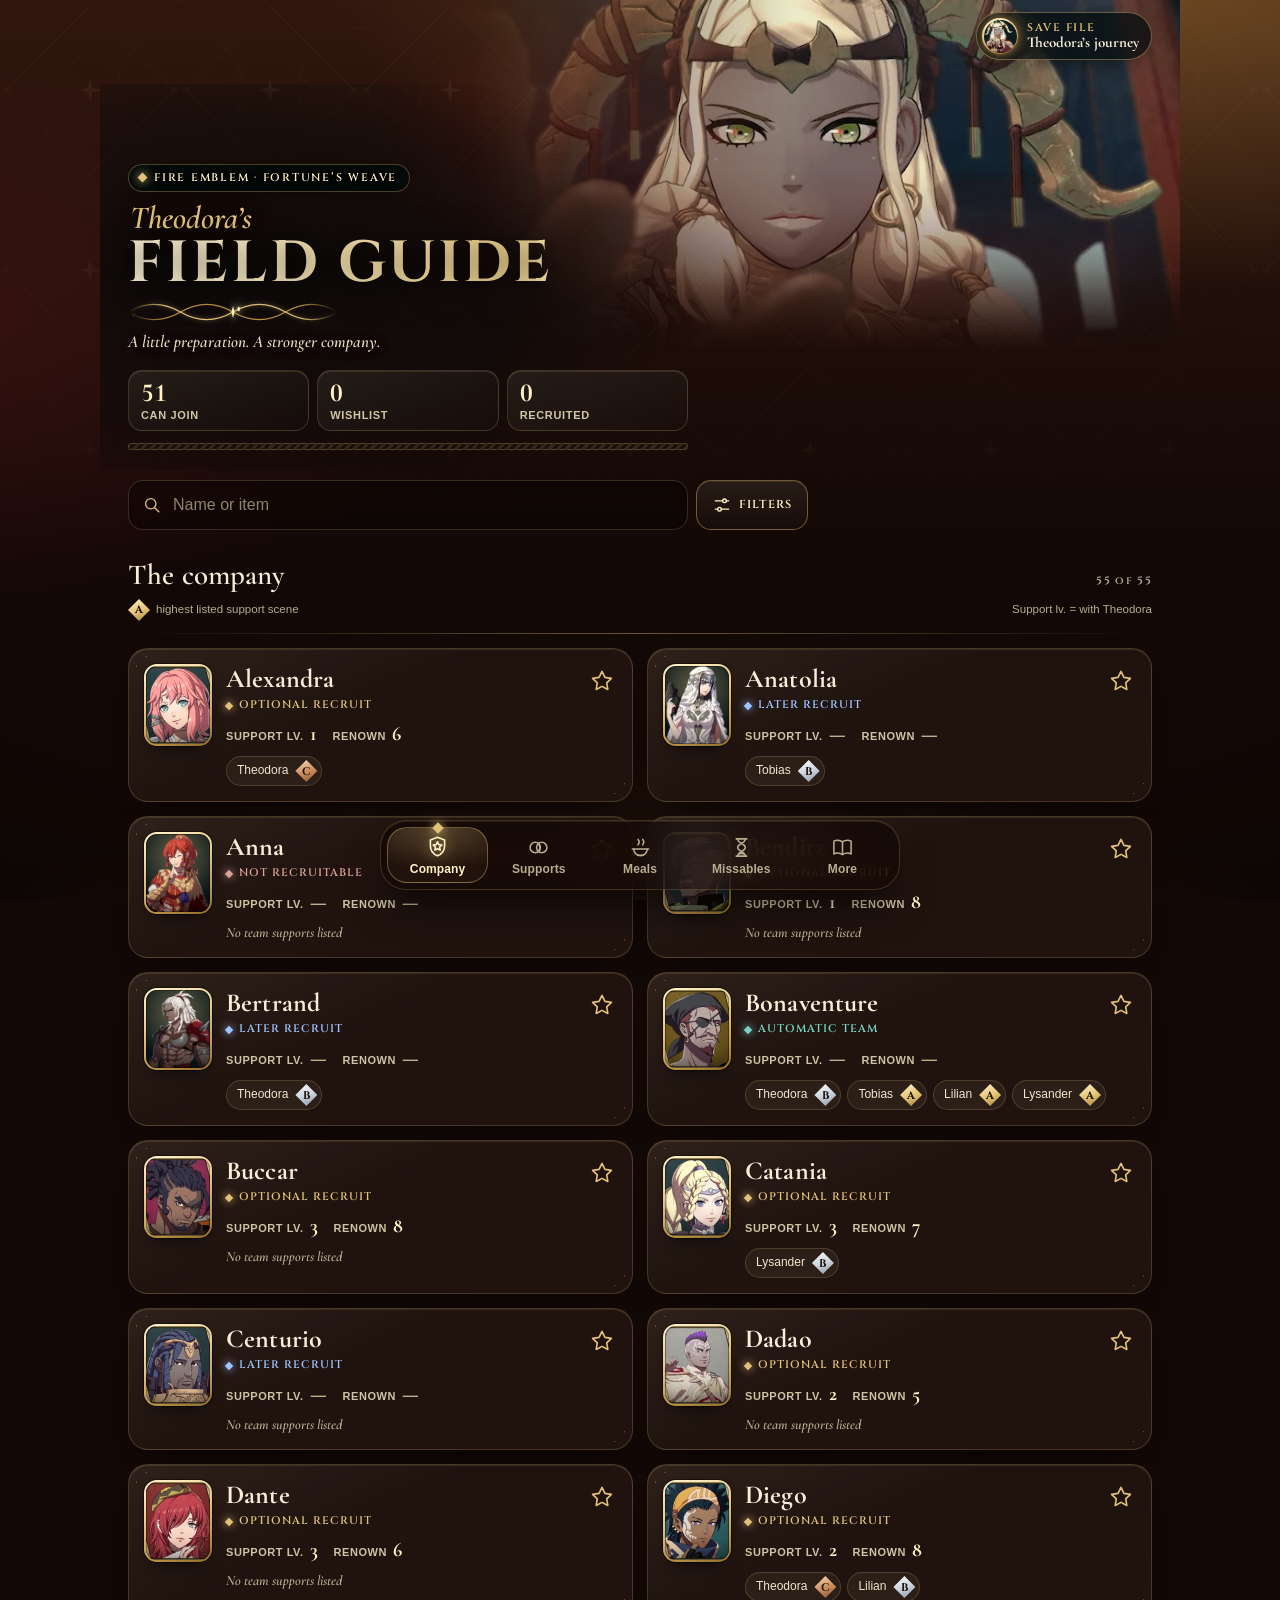
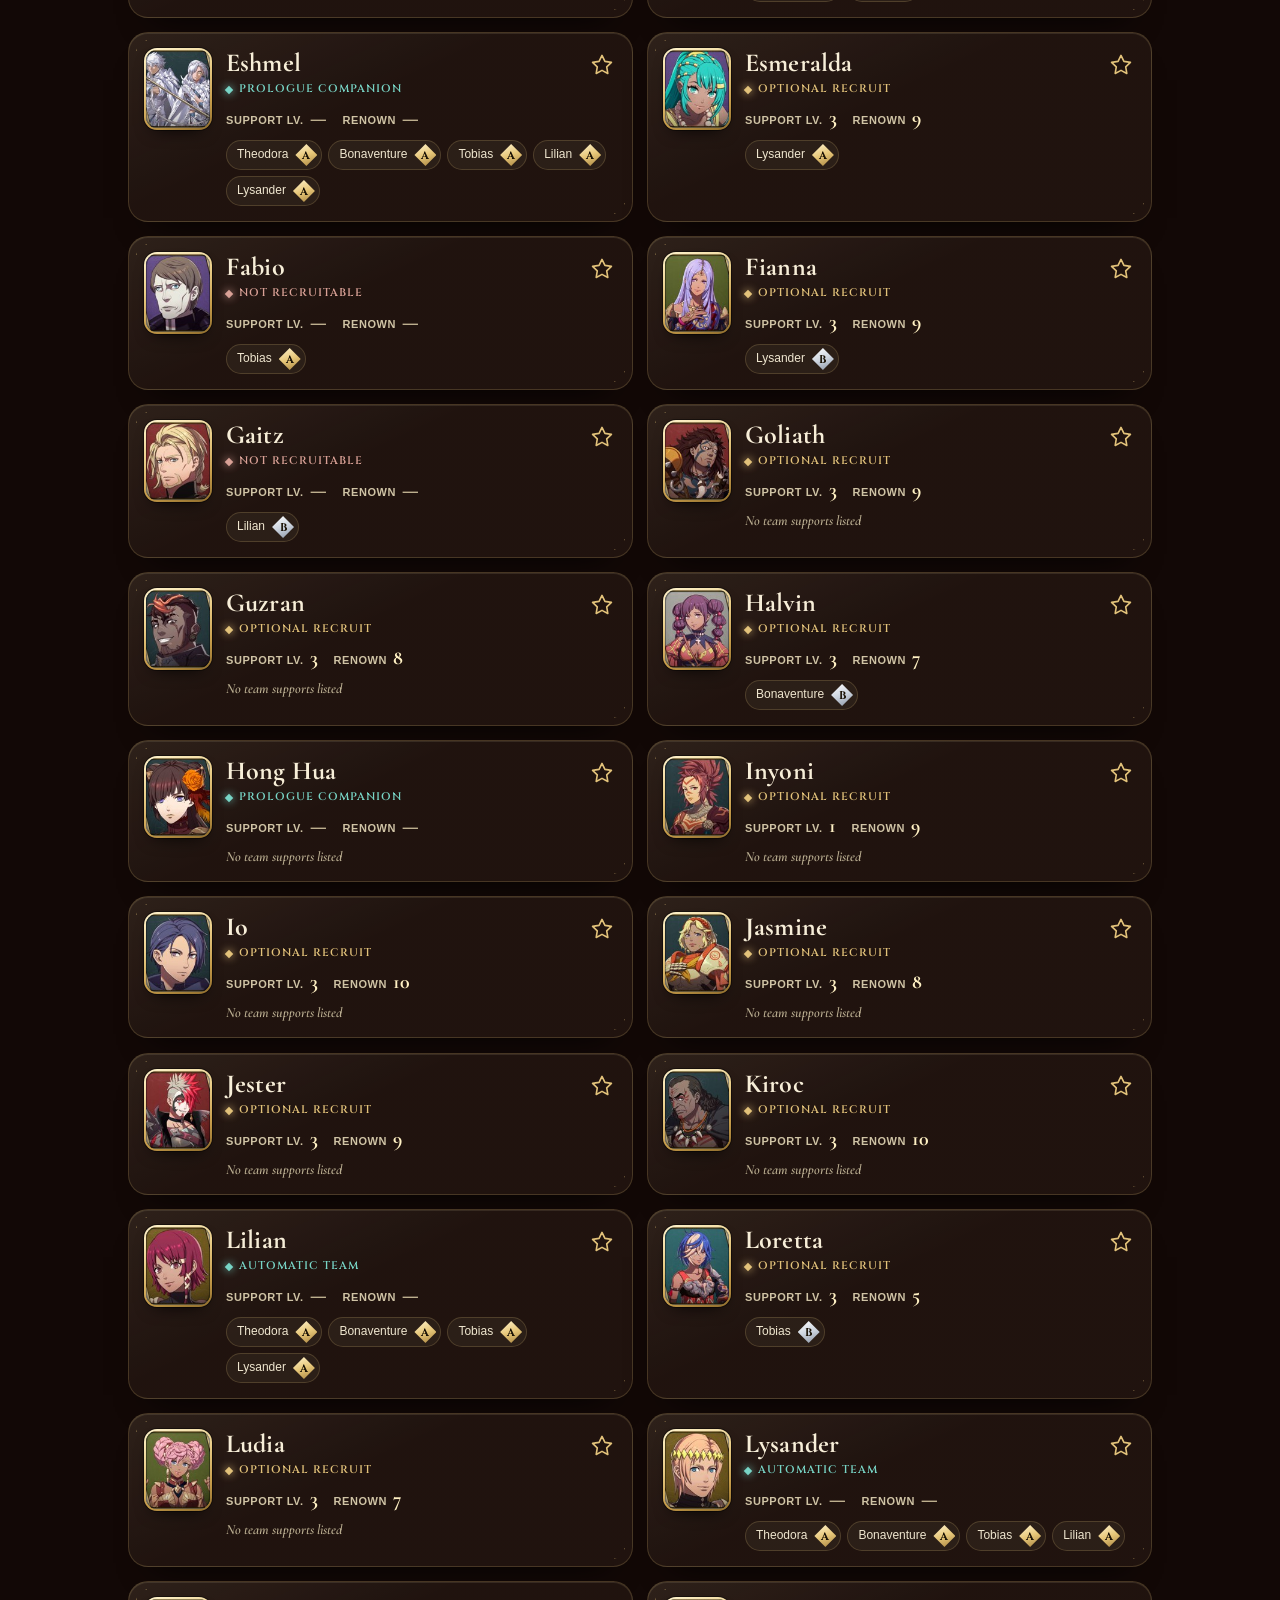
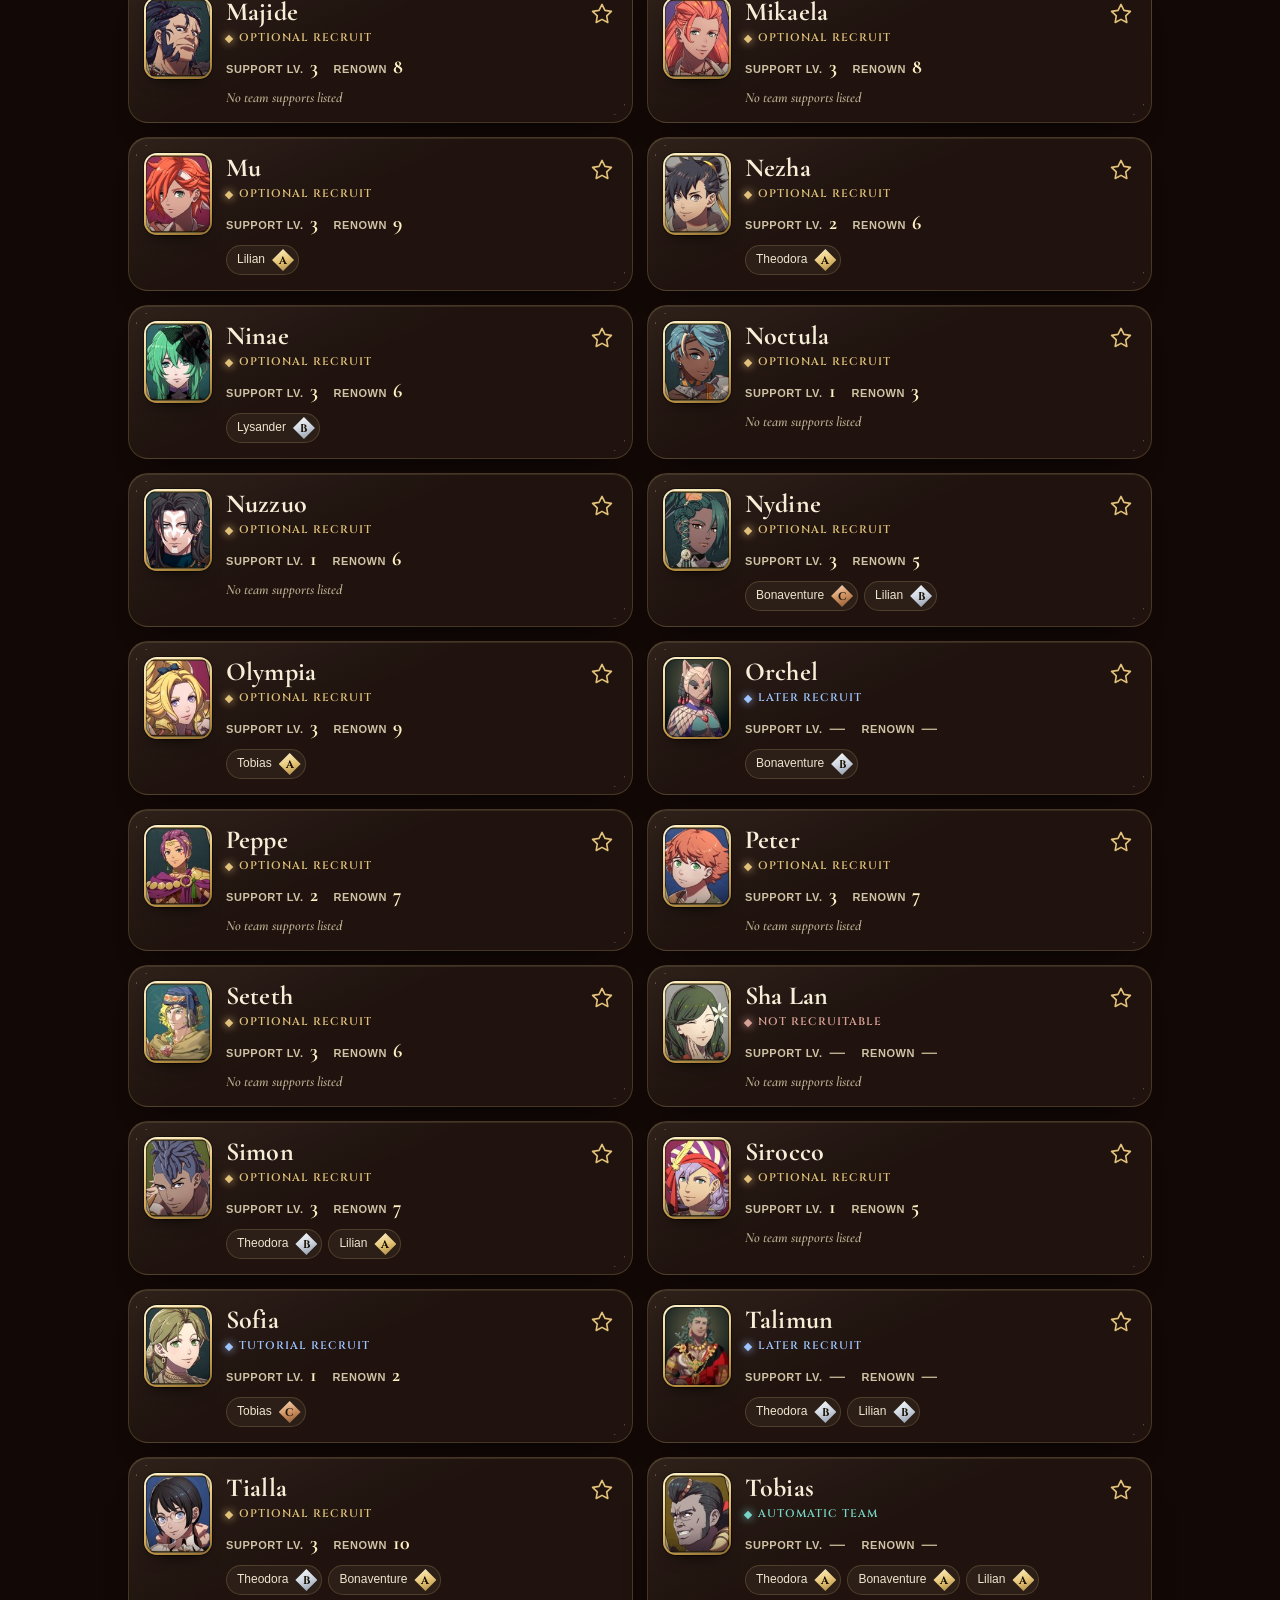
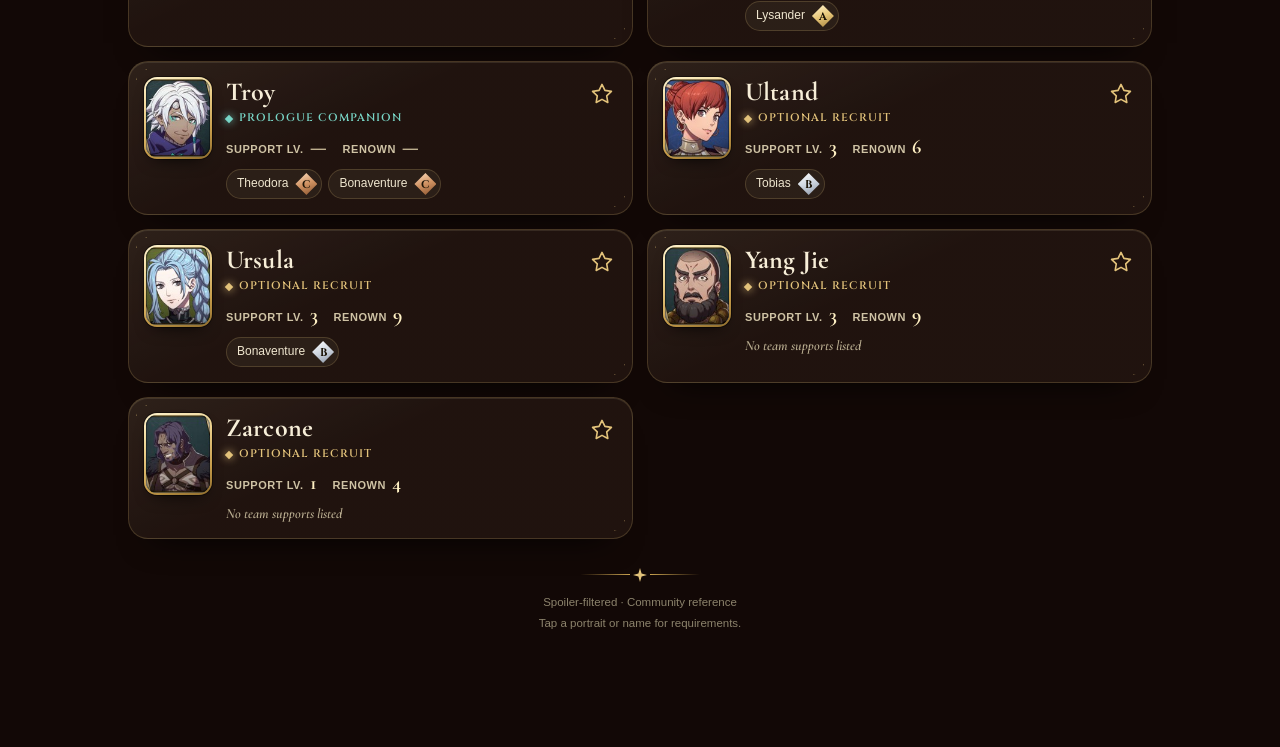
==== commit 28c80747: "v2.2 preview: add rivals, prologue companions, Anna, Centurio; shared supports; aligned rank columns" ====
--- a/site/index.html
+++ b/site/index.html
@@ -13,10 +13,10 @@
 <title>Field Guide · Fortune’s Weave</title>
 <link rel="preload" href="fonts/cinzel-latin-700-normal.woff2" as="font" type="font/woff2" crossorigin>
 <link rel="preload" href="fonts/cormorant-garamond-latin-600-normal.woff2" as="font" type="font/woff2" crossorigin>
-<link rel="stylesheet" href="style.css?v=30">
-<link rel="stylesheet" href="missables.css?v=30">
-<link rel="stylesheet" href="v2.css?v=31">
-<link rel="stylesheet" href="fx.css?v=30">
+<link rel="stylesheet" href="style.css?v=33">
+<link rel="stylesheet" href="missables.css?v=33">
+<link rel="stylesheet" href="v2.css?v=33">
+<link rel="stylesheet" href="fx.css?v=33">
 <link rel="manifest" href="manifest.webmanifest">
 <link rel="icon" href="icon.svg" type="image/svg+xml">
 <link rel="apple-touch-icon" href="apple-touch-icon.png">
@@ -320,11 +320,11 @@
     <div class="lord-pick" id="new-file-lords"></div>
   </div>
 </dialog>
-<script src="store.js?v=30"></script>
-<script src="fx.js?v=30" defer></script>
-<script src="app.js?v=31" defer></script>
-<script src="supports.js?v=31" defer></script>
-<script src="meals.js?v=30" defer></script>
-<script src="missables.js?v=30" defer></script>
+<script src="store.js?v=33"></script>
+<script src="fx.js?v=33" defer></script>
+<script src="app.js?v=33" defer></script>
+<script src="supports.js?v=33" defer></script>
+<script src="meals.js?v=33" defer></script>
+<script src="missables.js?v=33" defer></script>
 </body>
 </html>
--- a/site/v2.css
+++ b/site/v2.css
@@ -326,3 +326,7 @@
 .steps li.step-base{color:var(--muted)}
 .steps li.step-base b{color:var(--ivory);font:700 17px/1 var(--display)}
 #supports-toolbar{row-gap:4px}
+
+/* Rank columns stay aligned: missing ranks hold their slot invisibly. */
+.pip-gap{flex:none;width:44px;height:44px}
+.pips i.gap{visibility:hidden}
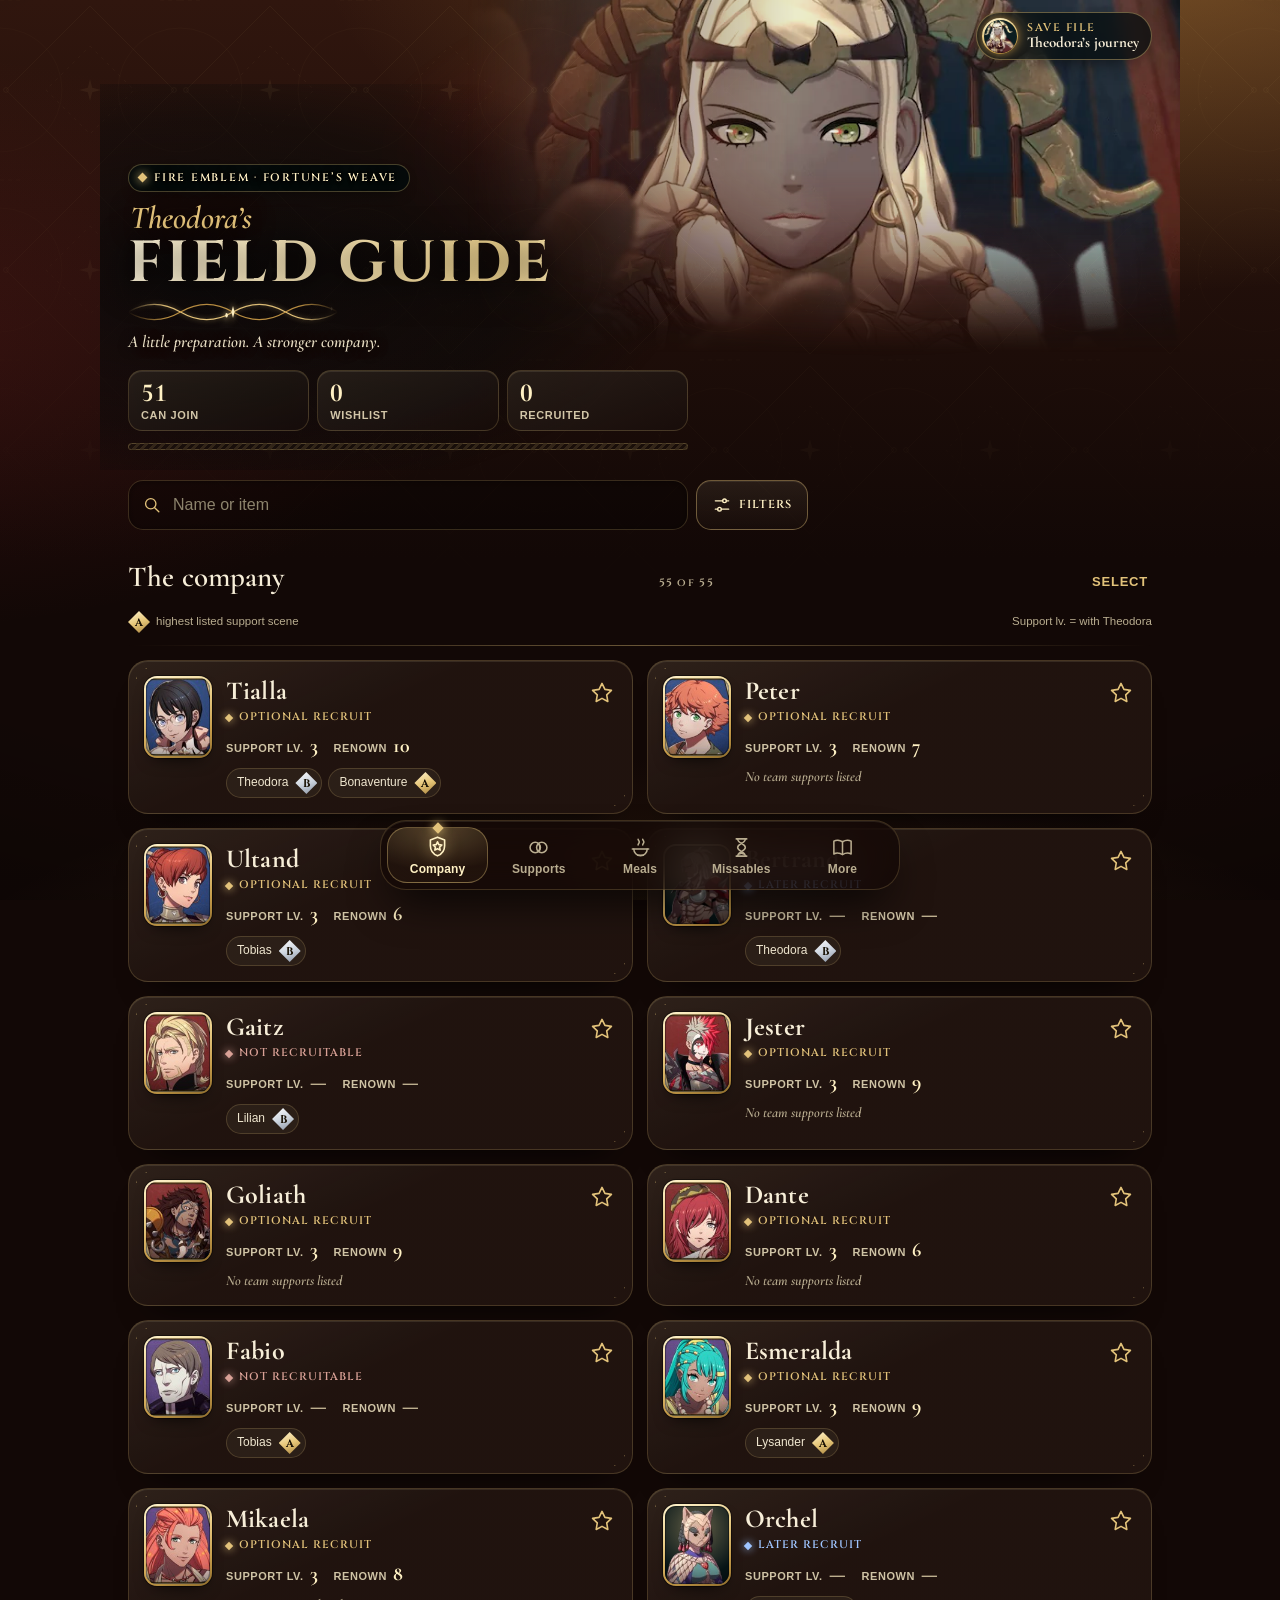
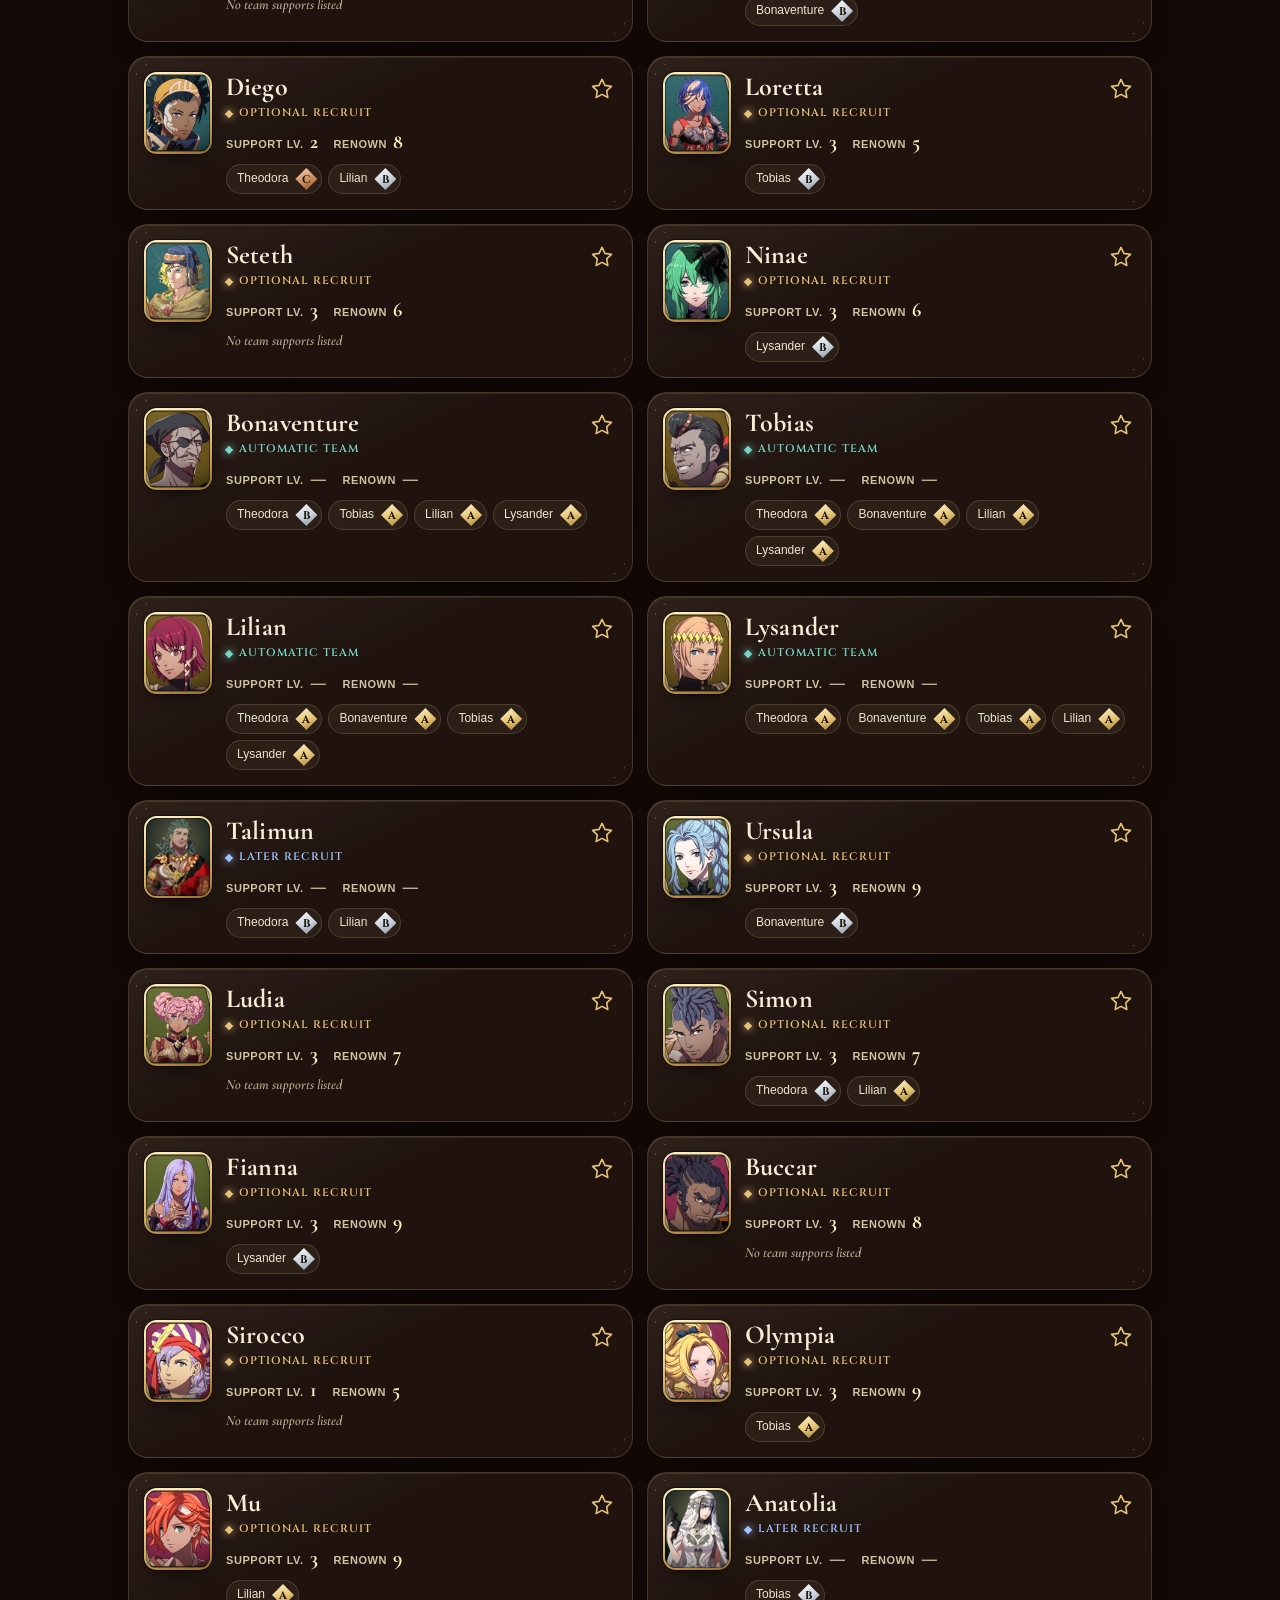
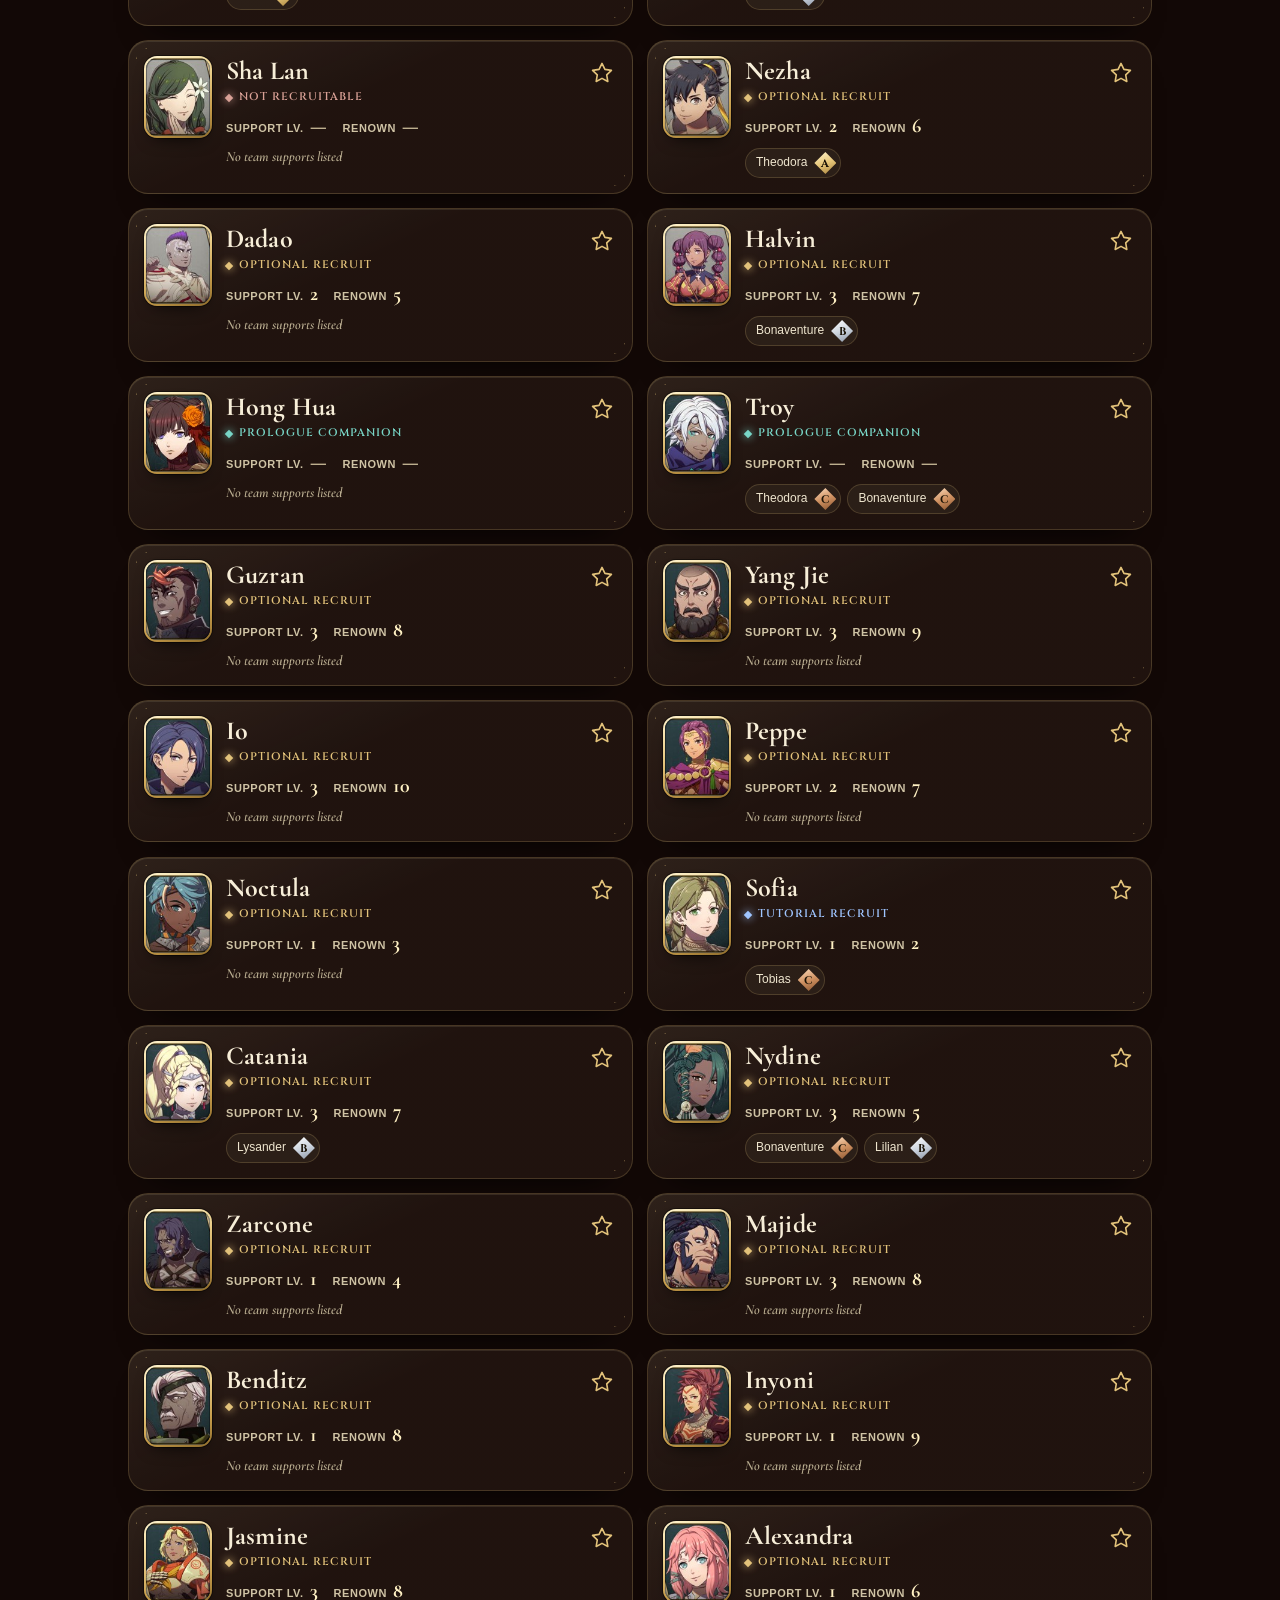
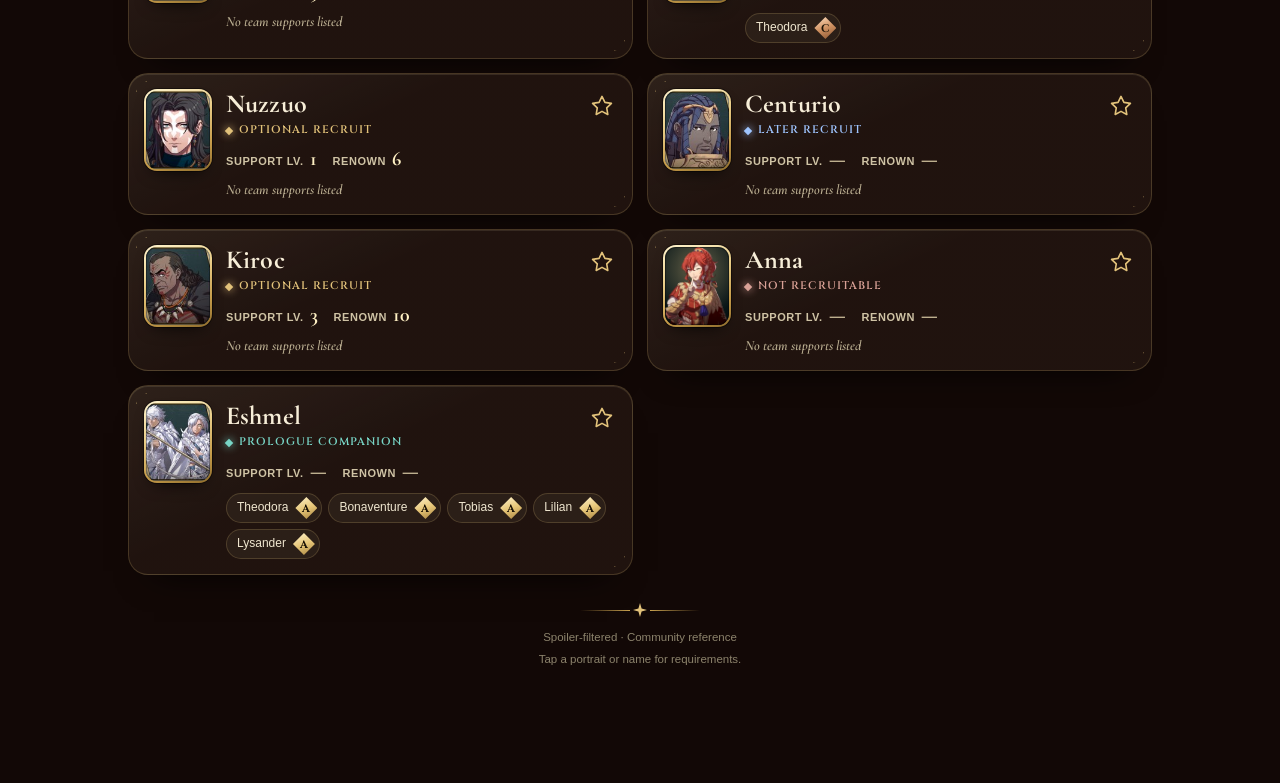
==== commit dfb8ba95: "v3: progression update — journey, gated reveals, game order, bulk edits, starting parties" ====
--- a/site/index.html
+++ b/site/index.html
@@ -13,10 +13,11 @@
 <title>Field Guide · Fortune’s Weave</title>
 <link rel="preload" href="fonts/cinzel-latin-700-normal.woff2" as="font" type="font/woff2" crossorigin>
 <link rel="preload" href="fonts/cormorant-garamond-latin-600-normal.woff2" as="font" type="font/woff2" crossorigin>
-<link rel="stylesheet" href="style.css?v=33">
-<link rel="stylesheet" href="missables.css?v=33">
-<link rel="stylesheet" href="v2.css?v=33">
-<link rel="stylesheet" href="fx.css?v=33">
+<link rel="stylesheet" href="style.css?v=37">
+<link rel="stylesheet" href="missables.css?v=37">
+<link rel="stylesheet" href="v2.css?v=37">
+<link rel="stylesheet" href="fx.css?v=37">
+<link rel="stylesheet" href="v3.css?v=37">
 <link rel="manifest" href="manifest.webmanifest">
 <link rel="icon" href="icon.svg" type="image/svg+xml">
 <link rel="apple-touch-icon" href="apple-touch-icon.png">
@@ -24,6 +25,8 @@
 <body>
 <svg width="0" height="0" style="position:absolute" aria-hidden="true" focusable="false">
   <symbol id="i-company" viewBox="0 0 24 24"><path d="M12 2.8 19 5.6v5.6c0 4.6-3 8.3-7 10-4-1.7-7-5.4-7-10V5.6z"/><path d="m12 7.4 1.3 2.7 3 .4-2.2 2.1.5 3L12 14.2l-2.6 1.4.5-3-2.2-2.1 3-.4z"/></symbol>
+  <symbol id="i-lock" viewBox="0 0 24 24"><rect x="5" y="10.5" width="14" height="10" rx="2.2"/><path d="M8.2 10.5V7.8a3.8 3.8 0 0 1 7.6 0v2.7"/><path d="M12 14.6v2.2"/></symbol>
+  <symbol id="i-select" viewBox="0 0 24 24"><rect x="3.5" y="3.5" width="7" height="7" rx="1.6"/><rect x="13.5" y="3.5" width="7" height="7" rx="1.6"/><rect x="3.5" y="13.5" width="7" height="7" rx="1.6"/><path d="m14 17 2 2 4-4.4"/></symbol>
   <symbol id="i-star" viewBox="0 0 24 24"><path d="m12 3.2 2.7 5.5 6 .9-4.35 4.2 1 6-5.35-2.85-5.35 2.85 1-6L3.3 9.6l6-.9z"/></symbol>
   <symbol id="i-seal" viewBox="0 0 24 24"><path d="M12 2.6l2.1 1.6 2.6-.2.9 2.5 2.3 1.2-.4 2.6 1.4 2.2-1.4 2.2.4 2.6-2.3 1.2-.9 2.5-2.6-.2L12 21.4l-2.1-1.6-2.6.2-.9-2.5-2.3-1.2.4-2.6L3.1 12l1.4-2.2-.4-2.6 2.3-1.2.9-2.5 2.6.2z"/><path d="m8.4 12.2 2.4 2.4 4.8-5"/></symbol>
   <symbol id="i-hourglass" viewBox="0 0 24 24"><path d="M6.5 3h11M6.5 21h11"/><path d="M8 3c0 4.6 8 5 8 9s-8 4.4-8 9M16 3c0 4.6-8 5-8 9s8 4.4 8 9"/><path d="M10 18.6c.8-.7 3.2-.7 4 0"/></symbol>
@@ -95,14 +98,14 @@
       <p class="filter-help"><span class="tri-demo inc"><svg class="ico" aria-hidden="true"><use href="#i-check"/></svg></span>Tap once: show only <span class="tri-demo exc"><svg class="ico" aria-hidden="true"><use href="#i-ban"/></svg></span>Twice: hide · Third tap clears. In search, <b>−word</b> hides matches.</p>
       <div id="filter-groups"></div>
       <div class="filtergrid sortgrid">
-        <label>Sort by<select id="sort"><option value="name">Name</option><option value="support">Support level</option><option value="renown">Renown</option><option value="gold">Gold required</option><option value="status">Recruitment status</option><option value="supports">Support partner count</option></select></label>
+        <label>Sort by<select id="sort"><option value="game">Game order</option><option value="name">Name</option><option value="support">Support level</option><option value="renown">Renown</option><option value="gold">Gold required</option><option value="status">Recruitment status</option><option value="supports">Support partner count</option></select></label>
         <button id="direction" class="ghostbtn">↑ Ascending</button>
       </div>
       <button id="reset" class="textbutton">Reset search &amp; filters</button>
     </div>
   </div>
 
-  <div class="listmeta"><h2 id="view-title">The company</h2><span id="count" role="status" aria-live="polite">Opening field notes…</span></div>
+  <div class="listmeta"><h2 id="view-title">The company</h2><span id="count" role="status" aria-live="polite">Opening field notes…</span><button type="button" id="select-toggle" class="select-toggle" aria-pressed="false">Select</button></div>
   <p class="legend"><span><b class="rank-gem r-A" aria-hidden="true">A</b> highest listed support scene</span><span id="legend-lord">Support lv. = with Theodora</span></p>
   <div id="cards"></div>
   <section id="empty" class="empty" hidden>
@@ -145,8 +148,9 @@
       <button type="button" data-filter="done" aria-pressed="false">Viewed</button>
     </div>
     <label class="switch"><input type="checkbox" id="sp-company-only"><span class="sw" aria-hidden="true"></span>In my company</label>
-    <label class="switch"><input type="checkbox" id="sp-part1"><span class="sw" aria-hidden="true"></span>Part I only</label>
-  </div>
+    <label class="switch"><input type="checkbox" id="sp-part1"><span class="sw" aria-hidden="true"></span>Open now</label>
+  </div>
+  <div class="pill-row"><button type="button" class="ghostbtn small levels-btn" id="sp-levels" aria-haspopup="dialog"><svg class="ico" aria-hidden="true"><use href="#i-sliders"/></svg>Set levels</button><span style="flex:1"></span><button type="button" class="jr-pill" data-journey-pill><i aria-hidden="true"></i><span class="jp-text">Part I</span><svg class="ico" aria-hidden="true"><use href="#i-chev-r"/></svg></button></div>
   <div id="sp-list" class="bond-list"></div>
   <p id="sp-empty" class="empty" hidden></p>
   <details class="spoiler-links rules-box"><summary>How supports work</summary><ul id="sp-rules" class="rules"></ul></details>
@@ -183,7 +187,9 @@
 </section>
 
 <!-- ============ MISSABLES ============ -->
-<section id="missables-view" class="view" hidden aria-labelledby="missables-heading">
+<section id="missables-view" class="view missables-view" hidden aria-labelledby="missables-heading">
+  <div class="part-bar"><div class="part-tabs" id="part-tabs" role="tablist" aria-label="Choose a Part"></div></div>
+  <div class="part-stage" id="part-stage" hidden></div>
   <div class="lord-stage" id="lord-stage">
     <div class="lord-track" id="route-carousel" tabindex="0" role="region" aria-roledescription="carousel" aria-label="Lord routes. Swipe or use the arrow keys to change route."></div>
     <button class="stage-arrow prev" id="route-prev" type="button" aria-label="Previous route"><svg class="ico" aria-hidden="true"><use href="#i-chev-l"/></svg></button>
@@ -194,7 +200,7 @@
   <div class="route-tabs-wrap"><div class="route-tabs" id="route-tabs" role="tablist" aria-label="Choose a lord’s route"></div></div>
   <p id="route-status" class="sr-only" aria-live="polite"></p>
   <div class="missables-head">
-    <p class="eyebrow">Part I · Scenes &amp; Paralogues</p>
+    <div class="mh-top"><p class="eyebrow" id="missables-eyebrow">Part I · Scenes &amp; Paralogues</p><button type="button" class="jr-pill" data-journey-pill><i aria-hidden="true"></i><span class="jp-text">Part I</span><svg class="ico" aria-hidden="true"><use href="#i-chev-r"/></svg></button></div>
     <div class="mh-row">
       <h1 id="missables-heading" tabindex="-1">Missables</h1>
       <div id="missables-filter" class="segmented" role="group" aria-label="Show">
@@ -211,9 +217,10 @@
   <p class="note hint"><svg class="ico" aria-hidden="true"><use href="#i-spark"/></svg>Tap a title for requirements, not story summaries.</p>
   <p id="missables-storage-warning" class="warning" role="status" hidden>Checklist storage is unavailable or unreadable. Marks work for this visit but may not be saved.</p>
   <p id="missables-load-error" class="warning" role="status" hidden>Missables notes are not available. Verified data may not be published yet, or the connection failed. No checklist has been inferred. Reload to try again.</p>
+  <div id="sealed-card" class="sealed-card" role="tabpanel" hidden><span class="seal-gem" aria-hidden="true"><svg class="ico"><use href="#i-lock"/></svg></span><h2 id="sealed-title">Sealed</h2><p id="sealed-text"></p><button type="button" class="goldbtn" data-journey-pill>Update my journey</button></div>
   <div id="missables-list" role="tabpanel" aria-labelledby="missables-heading"></div>
   <p id="missables-empty" class="empty" hidden></p>
-  <p class="note">Check off viewed notes · Saved automatically in this save file, separately for each route.</p>
+  <p class="note" id="missables-footnote">Check off viewed notes · Saved automatically in this save file, separately for each route.</p>
   <div id="missables-coverage" class="note coverage"></div>
 </section>
 
@@ -226,6 +233,7 @@
     <span class="weave-slot center" data-weave aria-hidden="true"></span>
   </header>
   <div class="codex">
+    <section class="journey" id="journey" aria-labelledby="journey-title"></section>
     <div class="backup-card" id="files-card">
       <h2><svg class="ico" aria-hidden="true"><use href="#i-scroll"/></svg>Your save files</h2>
       <p>Everything you tap saves itself straight away — recruits, wishlist, supports, meals and missables. Each save file is one playthrough with its own lord.</p>
@@ -255,9 +263,10 @@
 
     <div id="source-notes">
       <h2>Reading the field notes</h2>
-      <p><strong>Every lord, one roster:</strong> the Company page shows requirements for your save file’s lord. Each character’s field note also compares all four lords. Major story recruits and story unlock details are excluded.</p>
-      <p><strong>Two different support measures:</strong> “Support lv.” is the numeric level a character needs with your lord to be recruited. Support conversations (C, B, A) are scenes between two characters; the guide lists the highest rank the community matrix records, not a promise that every lower rank exists.</p>
-      <p><strong>Requirements are deliberately vague.</strong> Unlock hints say what kind of thing is needed — a support level, both characters in your company, or “a later story point” — never what happens.</p>
+      <p><strong>Every lord, one roster:</strong> the Company page shows requirements for your save file’s lord. Each character’s field note also compares all four lords.</p>
+      <p><strong>Your journey keeps things sealed:</strong> later characters, later support conversations and later missable notes stay hidden until you set your journey (above) to the point where you reach them. Moving it back hides them again.</p>
+      <p><strong>Two different support measures:</strong> “Support lv.” on a card is the level a character needs with your lord to be recruited. Support conversations (C, B, A) are scenes between two characters; most open at levels 2, 3 and 4.</p>
+      <p><strong>Requirements, not story:</strong> unlock notes say what to do — a Part, a chapter, a path, a quest, both characters in your company — never what happens.</p>
       <p><strong>Uncertainty:</strong> support data comes from a community matrix and tracker that share sources, so it isn’t independent in-game verification. Recruitment thresholds were compared between two guides; disagreements are marked in each field note. Meal preferences are community-reported.</p>
       <details class="spoiler-links">
         <summary>Source links — <em>these pages contain spoilers</em></summary>
@@ -286,6 +295,10 @@
   <button data-tab="about"><svg class="ico" aria-hidden="true"><use href="#i-book"/></svg><span>More</span></button>
 </nav>
 
+<div id="bulk-bar" class="bulk-bar" role="region" aria-label="Update selected characters" hidden>
+  <div class="bulk-top"><span id="bulk-count" role="status" aria-live="polite">Tap cards to select</span><button type="button" class="textbutton" id="bulk-team">Starting team</button><button type="button" class="textbutton" id="bulk-all">All shown</button><button type="button" class="goldbtn small" id="bulk-done">Done</button></div>
+  <div class="bulk-actions"><button type="button" class="goldbtn" data-bulk="recruit"><svg class="ico" aria-hidden="true"><use href="#i-check"/></svg>Recruited</button><button type="button" class="ghostbtn" data-bulk="unrecruit"><svg class="ico" aria-hidden="true"><use href="#i-close"/></svg>Unmark</button><button type="button" class="ghostbtn" data-bulk="wish"><svg class="ico" aria-hidden="true"><use href="#i-star"/></svg>Wishlist</button></div>
+</div>
 <div id="toast" class="toast" role="status" aria-live="polite" hidden></div>
 
 <dialog id="missables-detail" class="sheet" aria-labelledby="missables-detail-title">
@@ -302,6 +315,11 @@
   <div class="sheet-grip" aria-hidden="true"><i></i></div>
   <div class="dialogtop"><span class="eyebrow">Support conversation</span><button id="close-pair" class="closebtn" aria-label="Close support details"><svg class="ico" aria-hidden="true"><use href="#i-close"/></svg></button></div>
   <div id="pair-content"></div>
+</dialog>
+<dialog id="levels" class="sheet tall" aria-labelledby="levels-title">
+  <div class="sheet-grip" aria-hidden="true"><i></i></div>
+  <div class="dialogtop"><span class="eyebrow">Support levels</span><button id="close-levels" class="closebtn" aria-label="Close support levels"><svg class="ico" aria-hidden="true"><use href="#i-close"/></svg></button></div>
+  <div id="levels-content"></div>
 </dialog>
 <dialog id="picker" class="sheet tall" aria-labelledby="picker-title">
   <div class="sheet-grip" aria-hidden="true"><i></i></div>
@@ -320,11 +338,12 @@
     <div class="lord-pick" id="new-file-lords"></div>
   </div>
 </dialog>
-<script src="store.js?v=33"></script>
-<script src="fx.js?v=33" defer></script>
-<script src="app.js?v=33" defer></script>
-<script src="supports.js?v=33" defer></script>
-<script src="meals.js?v=33" defer></script>
-<script src="missables.js?v=33" defer></script>
+<script src="store.js?v=37"></script>
+<script src="fx.js?v=37" defer></script>
+<script src="app.js?v=37" defer></script>
+<script src="journey.js?v=37" defer></script>
+<script src="supports.js?v=37" defer></script>
+<script src="meals.js?v=37" defer></script>
+<script src="missables.js?v=37" defer></script>
 </body>
 </html>
--- a/site/v3.css
+++ b/site/v3.css
@@ -0,0 +1,285 @@
+/* Field Guide v3 — journey loom, bulk editing, sealed parts. Extends the approved Fortune's Weave language. */
+@property --sweep{syntax:"<angle>";inherits:false;initial-value:0deg}
+@property --pg{syntax:"<color>";inherits:true;initial-value:#f0c76a}
+
+/* ================= Journey card ================= */
+.journey{position:relative;isolation:isolate;overflow:hidden;margin:4px 0 26px;padding:20px 16px 18px;border-radius:24px;
+  border:1px solid var(--line-2);transition:--pg .9s ease;
+  background:linear-gradient(165deg,rgba(255,240,200,.09),rgba(255,240,200,.01) 46%),var(--card);
+  box-shadow:inset 0 1px 0 rgba(255,241,196,.14),0 18px 50px -30px #000,0 0 60px -30px var(--pg)}
+.journey::before{content:"";position:absolute;inset:0;z-index:-1;opacity:.35;background:var(--ornament) center/150px repeat;
+  -webkit-mask:linear-gradient(180deg,#000,transparent 70%);mask:linear-gradient(180deg,#000,transparent 70%)}
+.journey::after{content:"";position:absolute;inset:0;border-radius:inherit;pointer-events:none;
+  box-shadow:inset 0 0 0 1px color-mix(in srgb,var(--pg) 55%,transparent);opacity:0}
+.jr-aura{position:absolute;inset:-40% -30% auto;height:120%;z-index:-1;pointer-events:none;opacity:.55;
+  background:radial-gradient(40% 50% at 30% 45%,color-mix(in srgb,var(--pg) 55%,transparent),transparent 70%),
+             radial-gradient(35% 45% at 75% 35%,color-mix(in srgb,var(--glow) 45%,transparent),transparent 70%);
+  filter:blur(18px);animation:aura-drift 14s ease-in-out infinite alternate}
+@keyframes aura-drift{to{transform:translate3d(8%,6%,0) rotate(8deg) scale(1.08)}}
+.jr-sparks{position:absolute;inset:0;width:100%;height:100%;z-index:4;pointer-events:none}
+.journey .eyebrow{margin:0 0 6px}
+.jr-title{display:flex;align-items:baseline;gap:12px;margin:0!important;font:600 30px/1 var(--display)!important;color:var(--ivory)!important}
+.jr-numeral{min-width:1.1em;font:700 50px/1 var(--caps);letter-spacing:.02em;
+  background:linear-gradient(100deg,#8e6c2c 0%,#e9cd88 30%,#fff6dc 48%,#e9cd88 66%,#c79d4b 100%) 0 0/250% 100%;
+  -webkit-background-clip:text;background-clip:text;color:transparent;
+  filter:drop-shadow(0 0 14px color-mix(in srgb,var(--pg) 60%,transparent));animation:numeral-sheen 6s ease-in-out infinite}
+@keyframes numeral-sheen{0%,60%{background-position:100% 0}100%{background-position:-50% 0}}
+.jr-name{font:600 30px/1 var(--display);color:var(--ivory)}
+.jr-sub{margin:8px 0 0!important;font:italic 600 17px/1.35 var(--display)!important;color:var(--muted)!important}
+.stamp{animation:stamp .75s var(--spring) both}
+.jr-name.stamp{animation-delay:.06s}.jr-sub.stamp{animation:fade-up .6s var(--ease-out) .14s both}
+@keyframes stamp{0%{opacity:0;transform:scale(1.6) translateY(-8px);filter:blur(8px)}55%{opacity:1;transform:scale(.94);filter:blur(0)}100%{transform:none}}
+@keyframes fade-up{from{opacity:0;transform:translateY(8px)}}
+
+/* ---- The loom: four medallions on a woven gold thread ---- */
+.loom{position:relative;display:grid;grid-template-columns:repeat(4,1fr);margin:18px -6px 2px;padding-top:4px;touch-action:pan-y;user-select:none;-webkit-user-select:none}
+.loom-thread{position:absolute;top:10px;height:44px;left:0;width:0;overflow:visible;pointer-events:none}
+.lt-base{fill:none;stroke:rgba(226,194,122,.24);stroke-width:1.6;vector-effect:non-scaling-stroke;stroke-dasharray:2 4}
+.lt-gold{fill:none;stroke:url(#loom-gold);stroke-width:2.6;vector-effect:non-scaling-stroke;filter:drop-shadow(0 0 3px rgba(255,214,140,.8))}
+.lt-gold.b{stroke-width:2}
+.lt-glint{fill:none;stroke:#fff8e6;stroke-width:3;vector-effect:non-scaling-stroke;stroke-linecap:round;stroke-dasharray:6 160;animation:glint 3.4s linear infinite;opacity:.9}
+.lt-glint.b{animation-delay:-1.7s;stroke-width:2.4}
+@keyframes glint{from{stroke-dashoffset:166}to{stroke-dashoffset:-166}}
+.shuttle{position:absolute;z-index:1;left:0;top:23px;width:18px;height:18px;margin-left:-9px;pointer-events:none;will-change:transform}
+.shuttle i{position:absolute;inset:0;transform:rotate(45deg) scale(.85);border-radius:3px;background:var(--gold-grad);
+  box-shadow:0 0 0 1px #fff3cf,0 0 18px 4px color-mix(in srgb,var(--pg) 70%,transparent),0 0 40px 10px color-mix(in srgb,var(--pg) 30%,transparent);transition:transform .25s var(--spring)}
+.shuttle::before{content:"";position:absolute;right:50%;top:50%;width:70px;height:3px;margin-top:-1.5px;border-radius:3px;
+  background:linear-gradient(90deg,transparent,color-mix(in srgb,var(--pg) 80%,#fff));filter:blur(1.5px);opacity:0;transition:opacity .2s}
+.loom.dragging .shuttle i{transform:rotate(45deg) scale(1.3)}
+.loom.dragging .shuttle::before{opacity:.9}
+.station{position:relative;z-index:2;display:grid;justify-items:center;gap:7px;min-height:44px;padding:0 0 4px;border:0;background:none;color:inherit;cursor:pointer;-webkit-tap-highlight-color:transparent}
+.station:focus-visible{outline:none}
+.station:focus-visible .st-gem::before{outline:2px solid var(--gold-hi);outline-offset:4px}
+.st-gem{position:relative;display:grid;place-items:center;width:56px;height:56px;transition:transform .35s var(--spring)}
+.st-gem::before{content:"";position:absolute;inset:11px;transform:rotate(45deg);border-radius:7px;transition:background .4s,box-shadow .4s,border-color .4s;
+  border:1.5px solid rgba(226,194,122,.38);background:linear-gradient(135deg,#132a2d,#071416);box-shadow:inset 0 0 0 3px rgba(0,0,0,.35)}
+.st-gem::after{content:"";position:absolute;inset:2px;border-radius:50%;border:1px dashed color-mix(in srgb,var(--pg) 75%,transparent);opacity:0;transform:scale(.6);transition:opacity .4s,transform .5s var(--spring)}
+.st-face{position:relative;font:700 14px/1 var(--caps);color:var(--faint);opacity:0;transition:opacity .3s,color .3s}
+.st-lock{position:absolute;width:14px;height:14px;color:rgba(226,194,122,.55);transition:opacity .3s}
+.st-name{font:650 12px/1.1 var(--ui);letter-spacing:.02em;color:var(--faint);white-space:nowrap;transition:color .3s}
+.station.done .st-gem::before{border-color:#fff1c4;background:var(--gold-grad);box-shadow:inset 0 0 0 3px rgba(80,50,10,.25),0 0 12px -2px rgba(255,214,140,.6)}
+.station.done .st-face{opacity:1;color:#3a2608}
+.station.done .st-lock,.station.current .st-lock{opacity:0}
+.station.done .st-name{color:var(--gold)}
+.station.current .st-gem{transform:scale(1.12)}
+.station.current .st-gem::before{border-color:#fff6dc;background:radial-gradient(circle at 35% 30%,#fff8e4,#f3d58e 38%,#c79d4b 75%,#8e6c2c);
+  box-shadow:0 0 0 2px color-mix(in srgb,var(--pg) 50%,transparent),0 0 22px 2px color-mix(in srgb,var(--pg) 70%,transparent)}
+.station.current .st-gem::after{opacity:1;transform:scale(1);animation:orbit 9s linear infinite}
+.station.current .st-face{opacity:1;color:#2c1b05;text-shadow:0 1px 0 rgba(255,255,255,.4)}
+.station.current .st-name{color:var(--ivory)}
+.station.sealed .st-face{opacity:0}
+.station.sealed .st-name{color:var(--muted)}
+@keyframes orbit{to{transform:rotate(360deg)}}
+.station.pass .st-gem{animation:pass .45s var(--spring)}
+@keyframes pass{40%{transform:scale(1.28);filter:brightness(1.6)}}
+.station.arrive .st-gem{animation:arrive .9s var(--spring)}
+.station.arrive .st-gem::before{animation:gem-flash .9s ease-out}
+@keyframes arrive{0%{transform:scale(.7) rotate(-30deg)}45%{transform:scale(1.36) rotate(6deg)}100%{transform:scale(1.12)}}
+@keyframes gem-flash{0%{filter:brightness(2.6) saturate(.4)}100%{filter:none}}
+.station.arrive .st-gem>.st-face::before,.station.arrive .st-gem>.st-face::after{content:"";position:absolute;left:50%;top:50%;width:56px;height:56px;margin:-28px;border-radius:50%;
+  border:2px solid var(--pg);animation:shock .85s var(--ease-out) both;pointer-events:none}
+.station.arrive .st-gem>.st-face::after{animation-delay:.14s;border-width:1px}
+@keyframes shock{from{transform:scale(.4);opacity:1}to{transform:scale(2.6);opacity:0}}
+.station.retreat .st-gem{animation:retreat .55s ease-out}
+@keyframes retreat{20%{transform:translateX(-4px) scale(1.05)}40%{transform:translateX(4px)}60%{transform:translateX(-2px)}80%{transform:translateX(1px)}}
+.journey.flare::after{animation:card-flare 1.1s ease-out}
+@keyframes card-flare{0%{opacity:1;box-shadow:inset 0 0 0 1.5px var(--pg),inset 0 0 40px -10px var(--pg)}100%{opacity:0}}
+.journey.beckon{animation:beckon 1.4s ease-out}
+@keyframes beckon{0%,100%{box-shadow:inset 0 1px 0 rgba(255,241,196,.14),0 0 60px -30px var(--pg)}35%{box-shadow:inset 0 1px 0 rgba(255,241,196,.14),0 0 0 2px var(--gold-hi),0 0 60px -6px var(--pg)}}
+.jr-help{margin:8px 2px 0!important;font-size:13px!important;line-height:1.45!important;color:var(--muted)!important;text-align:center}
+
+/* ---- Part I paths ---- */
+.jr-block{margin-top:18px;padding-top:14px;border-top:1px solid var(--line)}
+.jr-label{margin:0 0 10px!important;font:700 11.5px/1.2 var(--ui)!important;letter-spacing:.14em;text-transform:uppercase;color:var(--gold)!important}
+.path-row{display:grid;grid-template-columns:repeat(4,1fr);gap:6px}
+.path-token{position:relative;display:grid;justify-items:center;gap:5px;min-height:44px;padding:4px 0;border:0;background:none;color:inherit;cursor:pointer;-webkit-tap-highlight-color:transparent}
+.pt-ring{position:relative;display:grid;place-items:center;width:62px;height:62px;border-radius:50%}
+.pt-ring img{position:relative;z-index:1;width:52px;height:52px;border-radius:50%;object-fit:cover;object-position:50% 18%;
+  border:1.5px solid rgba(226,194,122,.35);filter:grayscale(.75) brightness(.62);transition:filter .5s,border-color .4s,transform .4s var(--spring)}
+.pt-flame{position:absolute;inset:0;border-radius:50%;opacity:0;--sweep:0deg;
+  background:conic-gradient(from -90deg,var(--lc) 0deg,#fff3d6 calc(var(--sweep)*.5),var(--lc) var(--sweep),transparent var(--sweep));
+  -webkit-mask:radial-gradient(circle,transparent 26px,#000 27px,#000 30px,transparent 31px);mask:radial-gradient(circle,transparent 26px,#000 27px,#000 30px,transparent 31px);
+  filter:drop-shadow(0 0 6px var(--lc));transition:opacity .4s}
+.pt-seal{position:absolute;z-index:2;right:-1px;bottom:-1px;display:grid;place-items:center;width:22px;height:22px;transform:scale(0) rotate(-90deg);transition:transform .45s var(--spring)}
+.pt-seal::before{content:"";position:absolute;inset:3px;transform:rotate(45deg);border-radius:3px;background:var(--gold-grad);box-shadow:0 0 0 1.5px #1a0f04,0 0 10px var(--lc)}
+.pt-seal .ico{position:relative;width:11px;height:11px;color:#2c1b05;stroke-width:3}
+.pt-name{font:650 12.5px/1.1 var(--ui);color:var(--muted)}
+.pt-state{font:600 11px/1 var(--ui);color:var(--faint);letter-spacing:.02em}
+.path-token.lit img{filter:none;border-color:var(--lc);transform:scale(1.02)}
+.path-token.lit .pt-flame{opacity:1;--sweep:360deg;animation:orbit 12s linear infinite}
+.path-token.lit .pt-seal{transform:none}
+.path-token.lit .pt-name{color:var(--ivory)}
+.path-token.lit .pt-state{color:var(--lc);filter:brightness(1.35)}
+.path-token.ignite .pt-flame{animation:ignite .9s var(--ease-out) both,orbit 12s linear .9s infinite}
+@keyframes ignite{from{--sweep:0deg;filter:drop-shadow(0 0 16px var(--lc)) brightness(1.8)}to{--sweep:360deg}}
+.path-token.ignite img{animation:token-pop .7s var(--spring)}
+@keyframes token-pop{0%{transform:scale(.86)}50%{transform:scale(1.12)}}
+.path-token.douse .pt-ring{animation:douse .5s ease-out}
+@keyframes douse{30%{transform:scale(.92)}}
+.path-token.shake .pt-ring{animation:retreat .5s ease-out}
+.path-token:focus-visible{outline:none}
+.path-token:focus-visible .pt-ring{outline:2px solid var(--gold-hi);outline-offset:3px}
+
+/* ---- Part II lord ---- */
+.war-row{display:flex;flex-wrap:wrap;gap:8px}
+.war-chip{display:inline-flex;align-items:center;gap:8px;min-height:44px;padding:4px 14px 4px 5px;border-radius:999px;border:1px solid var(--line-2);
+  background:rgba(4,14,15,.5);color:var(--text);font:650 14px/1 var(--ui);cursor:pointer;transition:border-color .3s,box-shadow .3s,background .3s}
+.war-chip .pf.sm{width:34px;height:34px;border-radius:50%}
+.war-chip .pf.sm img{border-radius:50%}
+.war-chip.on{border-color:var(--lc);background:color-mix(in srgb,var(--lc) 18%,rgba(4,14,15,.6));box-shadow:0 0 18px -4px var(--lc),inset 0 0 0 1px color-mix(in srgb,var(--lc) 60%,transparent);color:var(--ivory)}
+.war-chip.crown{animation:token-pop .6s var(--spring)}
+
+/* ---- The tally ---- */
+.jr-ledger{list-style:none;margin:14px 0 0;padding:0;display:grid;gap:7px}
+.jr-ledger:empty{display:none}
+.jr-ledger li{display:flex;flex-wrap:wrap;align-items:center;gap:8px;padding:9px 12px;border-radius:14px;border:1px solid var(--line);
+  background:linear-gradient(90deg,color-mix(in srgb,var(--pg) 14%,transparent),transparent 80%);animation:ledger-in .6s var(--ease-out) calc(var(--i,0)*120ms + 200ms) both}
+.jr-ledger li .ico{width:17px;height:17px;color:var(--pg)}
+.jr-ledger li b{font:700 20px/1 var(--caps);color:var(--gold-hi);min-width:1.2em}
+.jr-ledger li span{font-size:14.5px;color:var(--text)}
+.jr-ledger li.lg-seal{background:rgba(255,255,255,.03)}
+.jr-ledger li.lg-seal .ico,.jr-ledger li.lg-seal b{color:var(--muted)}
+.jr-ledger li.lg-quiet{color:var(--muted);font-size:14px}
+.lg-faces{display:flex;margin-left:auto}
+.lg-faces img{width:30px;height:30px;border-radius:50%;object-fit:cover;object-position:50% 18%;border:1.5px solid var(--gold);margin-left:-8px;box-shadow:0 0 0 2px #071416;
+  animation:face-pop .55s var(--spring) calc(var(--k)*90ms + 700ms) both}
+@keyframes ledger-in{from{opacity:0;transform:translateX(-14px)}}
+@keyframes face-pop{from{opacity:0;transform:scale(.3) translateY(6px)}}
+
+/* ---- Journey pill (Supports, Missables) ---- */
+.jr-pill{position:relative;display:inline-flex;align-items:center;gap:7px;min-height:34px;padding:0 13px 0 10px;border-radius:999px;border:1px solid var(--line-2);
+  background:rgba(4,14,15,.55);color:var(--gold-hi);font:650 13px/1 var(--ui);cursor:pointer;-webkit-tap-highlight-color:transparent}
+.jr-pill::after{content:"";position:absolute;inset:-6px -2px}
+.jr-pill i{width:9px;height:9px;transform:rotate(45deg);border-radius:2px;background:var(--gold-grad);box-shadow:0 0 8px rgba(255,214,140,.7)}
+.jr-pill .ico{width:14px;height:14px;color:var(--muted)}
+.pill-row{display:flex;justify-content:flex-end;margin:-2px 0 8px}
+
+/* ================= Recruit steps the guide can check ================= */
+.steps li.met{color:var(--muted)}
+.met-tag{display:inline-flex;align-items:center;gap:4px;margin-left:8px;padding:2px 8px;border-radius:999px;background:rgba(120,213,198,.14);color:var(--ok);font:700 11px/1.4 var(--ui);letter-spacing:.04em;vertical-align:1px}
+.met-tag .ico{width:11px;height:11px}
+
+/* ================= Supports: locked by the journey ================= */
+.st.locked{color:var(--muted)}
+.st.locked::before{content:"";display:inline-block;width:9px;height:9px;margin-right:6px;vertical-align:0;transform:rotate(45deg);border:1.5px solid var(--faint);border-radius:2px}
+.rank-steps .gate{display:flex;align-items:center;gap:6px;margin-top:4px;font:600 12.5px/1.3 var(--ui);color:var(--muted)}
+.rank-steps .gate .ico{width:13px;height:13px}
+.rank-steps .gate.open{color:var(--ok)}
+
+/* ================= Company: select mode ================= */
+.listmeta{flex-wrap:wrap}
+.select-toggle{min-height:44px;padding:0 4px;border:0;background:none;color:var(--gold);font:700 13px/1 var(--ui);letter-spacing:.06em;text-transform:uppercase;cursor:pointer}
+.select-toggle[aria-pressed="true"]{color:var(--gold-hi)}
+#cards.selecting .star{visibility:hidden}
+#cards.selecting .card{transition:transform .3s var(--spring),box-shadow .3s,border-color .3s}
+.pick-mark{position:absolute;z-index:3;left:8px;top:8px;display:grid;place-items:center;width:26px;height:26px}
+.pick-mark::before{content:"";position:absolute;inset:4px;transform:rotate(45deg);border-radius:4px;border:1.5px solid rgba(255,241,196,.7);background:rgba(4,14,15,.75);transition:background .25s,border-color .25s,box-shadow .25s}
+.pick-mark .ico{position:relative;width:12px;height:12px;color:#2c1b05;stroke-width:3;opacity:0;transform:scale(.3);transition:opacity .2s,transform .3s var(--spring)}
+.card.is-picked{border-color:var(--gold)!important;box-shadow:0 0 0 1px var(--gold),0 0 28px -8px var(--gold)!important}
+.card.is-picked .pick-mark::before{background:var(--gold-grad);border-color:#fff6dc;box-shadow:0 0 12px rgba(255,214,140,.8)}
+.card.is-picked .pick-mark .ico{opacity:1;transform:none}
+.card.pick-pop{animation:pick-pop .4s var(--spring)}
+@keyframes pick-pop{40%{transform:scale(.975)}}
+.card.bulk-stamp{animation:bulk-stamp .7s var(--spring) calc(var(--k,0)*45ms) both}
+.card.bulk-stamp .seal-badge{animation:seal-pop .6s var(--spring) calc(var(--k,0)*45ms + 120ms) both}
+@keyframes bulk-stamp{0%{transform:scale(1)}30%{transform:scale(1.03);filter:brightness(1.35)}100%{transform:none}}
+.card.bulk-unstamp{animation:douse .5s ease-out calc(var(--k,0)*45ms) both}
+@keyframes seal-pop{0%{transform:scale(0) rotate(-60deg)}100%{transform:none}}
+.bulk-bar{position:fixed;z-index:30;left:50%;bottom:calc(env(safe-area-inset-bottom) + 86px);width:min(560px,calc(100% - 20px));transform:translateX(-50%);
+  padding:10px 10px 10px 14px;border-radius:20px;border:1px solid var(--line-2);
+  background:color-mix(in oklab,var(--bg-1) 70%,#020607 30%);backdrop-filter:blur(16px) saturate(1.3);-webkit-backdrop-filter:blur(16px) saturate(1.3);
+  box-shadow:0 18px 40px -12px #000,0 0 0 1px rgba(0,0,0,.4),inset 0 1px 0 rgba(255,241,196,.12)}
+.bulk-bar.rise{animation:bar-rise .5s var(--spring)}
+@keyframes bar-rise{from{transform:translate(-50%,40px);opacity:0}}
+.bulk-top{display:flex;align-items:center;gap:6px;margin-bottom:8px}
+#bulk-count{flex:1;font:700 14px/1.2 var(--ui);color:var(--ivory)}
+.bulk-top .textbutton{min-height:44px;padding:0 8px;font-size:13px}
+.bulk-top{margin:-4px 0 4px}
+.bulk-actions{display:grid;grid-template-columns:repeat(3,minmax(0,1fr));gap:6px}
+@media (max-width:359px){
+  .bulk-actions button{gap:0;padding:0 3px;font-size:12px;letter-spacing:.03em}
+  .bulk-actions .ico{display:none}
+  .bulk-top{gap:2px}.bulk-top .textbutton{padding:0 4px;font-size:12px;white-space:nowrap}
+  #bulk-count{font-size:13px;white-space:nowrap}
+  #bulk-done{padding:0 10px}
+}
+.bulk-actions button{display:flex;align-items:center;justify-content:center;gap:5px;min-height:44px;padding:0 6px;border-radius:12px;font:700 13px/1.1 var(--ui)}
+.bulk-actions button:disabled{opacity:.42}
+.bulk-actions .ico{width:15px;height:15px;flex:none}
+body.bulk-open #cards{padding-bottom:110px}
+body.bulk-open .toast{bottom:calc(env(safe-area-inset-bottom) + 86px + var(--bulk-h,118px) + 12px)}
+
+/* ================= Supports: set levels sheet ================= */
+.levels-head{display:flex;align-items:center;gap:12px;margin:2px 0 4px}
+.levels-head h2{margin:0;font:600 26px/1.05 var(--display);color:var(--ivory)}
+.levels-all{display:flex;align-items:center;flex-wrap:wrap;gap:8px;margin:12px 0 6px;padding:10px 12px;border-radius:14px;border:1px solid var(--line);background:rgba(255,240,200,.04)}
+.levels-all span{flex:1 1 100%;font:650 13px/1.3 var(--ui);color:var(--muted)}
+.lv-gauge{display:flex;gap:0;margin-left:-4px}
+.lv-gauge button{position:relative;display:grid;place-items:center;width:44px;height:44px;padding:0;border:0;background:none;cursor:pointer;-webkit-tap-highlight-color:transparent}
+.lv-gauge button::before{content:"";position:absolute;width:20px;height:20px;transform:rotate(45deg);border-radius:4px;border:1.5px solid rgba(226,194,122,.4);background:rgba(4,14,15,.6);transition:background .3s,border-color .3s,box-shadow .3s,transform .35s var(--spring)}
+.lv-gauge button b{position:relative;font:700 12px/1 var(--caps);color:var(--faint);transition:color .3s}
+.lv-gauge button.on::before{background:var(--gold-grad);border-color:#fff1c4;transition-delay:calc(var(--n)*35ms)}
+.lv-gauge button.on b{color:#2c1b05;transition-delay:calc(var(--n)*35ms)}
+.lv-gauge button.top::before{box-shadow:0 0 14px rgba(255,214,140,.75);transform:rotate(45deg) scale(1.12)}
+.lv-gauge button small{position:absolute;bottom:-7px;font:700 11px/1 var(--ui);color:var(--gold-2);letter-spacing:.04em}
+.lv-gauge button:focus-visible{outline:none}
+.lv-gauge button:focus-visible::before{outline:2px solid var(--gold-hi);outline-offset:3px}
+.lv-row{display:grid;grid-template-columns:auto 1fr;align-items:center;gap:4px 10px;padding:10px 0 16px;border-bottom:1px solid var(--line)}
+.lv-row .pf.sm{grid-row:span 2}
+.lv-row b.lv-name{font:600 20px/1 var(--display);color:var(--ivory)}
+.lv-row .lv-gauge{grid-column:2}
+.lv-row small.st{display:block;margin-top:3px}
+.lv-row.flash{animation:lv-flash .7s ease-out}
+@keyframes lv-flash{0%{background:rgba(255,214,140,.16)}100%{background:transparent}}
+.levels-btn{display:inline-flex;align-items:center;gap:6px}
+
+/* ================= Missables: parts ================= */
+.part-bar{padding-top:calc(env(safe-area-inset-top) + 8px)}
+.part-tabs{display:grid;grid-template-columns:repeat(4,1fr);gap:4px;margin:0 0 12px;padding:4px;border-radius:16px;border:1px solid var(--line);background:rgba(4,14,15,.45)}
+.part-tab{position:relative;display:grid;justify-items:center;gap:3px;min-height:48px;padding:6px 2px;border:0;border-radius:12px;background:none;color:var(--muted);font:650 12px/1.1 var(--ui);cursor:pointer}
+.part-tab b{font:700 15px/1 var(--caps);color:var(--gold)}
+.part-tab[aria-selected="true"]{background:linear-gradient(160deg,rgba(255,240,200,.16),rgba(255,240,200,.04));color:var(--ivory);box-shadow:inset 0 0 0 1px var(--line-2)}
+.part-tab.sealed{color:var(--faint)}
+.part-tab.sealed b{color:var(--faint)}
+.part-tab .ico{position:absolute;top:5px;right:6px;width:11px;height:11px;color:var(--faint)}
+.part-stage{position:relative;overflow:hidden;margin:0 0 14px;padding:22px 18px;border-radius:22px;border:1px solid var(--line-2);text-align:center;
+  background:radial-gradient(70% 90% at 50% 0%,color-mix(in srgb,var(--pg,#f0c76a) 26%,transparent),transparent 70%),var(--card)}
+.part-stage .ps-numeral{display:block;font:700 46px/1 var(--caps);background:var(--gold-grad);-webkit-background-clip:text;background-clip:text;color:transparent}
+.part-stage .ps-name{display:block;margin-top:4px;font:600 26px/1.1 var(--display);color:var(--ivory)}
+.part-stage .ps-sub{margin:6px 0 0;color:var(--muted);font-size:14px}
+.sealed-card{display:grid;justify-items:center;gap:10px;margin:6px 0 20px;padding:28px 18px;border-radius:22px;border:1px dashed var(--line-2);text-align:center;background:rgba(4,14,15,.4)}
+.sealed-card .seal-gem{position:relative;display:grid;place-items:center;width:64px;height:64px}
+.sealed-card .seal-gem::before{content:"";position:absolute;inset:12px;transform:rotate(45deg);border-radius:8px;border:1.5px solid var(--line-2);background:linear-gradient(135deg,#132a2d,#071416)}
+.sealed-card .seal-gem .ico{position:relative;width:20px;height:20px;color:var(--gold)}
+.sealed-card h2{margin:0;font:600 24px/1.1 var(--display);color:var(--ivory)}
+.sealed-card p{margin:0;color:var(--muted);font-size:14.5px;line-height:1.5;max-width:30ch}
+.sealed-card.shake .seal-gem{animation:retreat .5s ease-out}
+.md-tag.part{background:rgba(255,240,200,.1)}
+.missables-view.later-part .lord-stage,.missables-view.later-part .route-tabs-wrap{display:none}
+
+/* iPhone haptic helper (a native switch, visually hidden). */
+.haptic{position:fixed;left:-100px;top:0;width:1px;height:1px;overflow:hidden;opacity:0;pointer-events:none}
+
+@media (prefers-reduced-motion:reduce){
+  .jr-aura,.jr-numeral,.lt-glint,.station.current .st-gem::after,.path-token.lit .pt-flame{animation:none!important}
+  .stamp,.station.pass .st-gem,.station.arrive .st-gem,.station.retreat .st-gem,.journey.flare::after,.journey.beckon,.jr-ledger li,.lg-faces img,
+  .path-token.ignite .pt-flame,.path-token.ignite img,.card.bulk-stamp,.card.bulk-unstamp,.bulk-bar.rise,.card.pick-pop,.lv-row.flash{animation:none!important}
+}
+@supports not (color:color-mix(in srgb,red,blue)){
+  .journey,.bulk-bar{background:#0d2427}
+  .jr-aura{display:none}
+}
+
+/* Compact buttons keep a 44px tap height. */
+.ghostbtn.small,.goldbtn.small{min-height:44px;padding:0 14px;font-size:13px}
+.mh-top{display:flex;align-items:center;justify-content:space-between;gap:10px;flex-wrap:wrap}
+.mh-top .eyebrow{margin:0}
+
+/* Part banner: ornament, motes, and (Part II) the leading lord's banner. */
+.part-stage{isolation:isolate}
+.part-stage::before{content:"";position:absolute;inset:0;z-index:-1;opacity:.28;background:var(--ornament) center/140px repeat;-webkit-mask:radial-gradient(80% 90% at 50% 20%,#000,transparent);mask:radial-gradient(80% 90% at 50% 20%,#000,transparent)}
+.part-stage .ps-art{position:absolute;inset:0;z-index:-2;width:100%;height:100%;object-fit:cover;opacity:.42;filter:saturate(.9);
+  -webkit-mask:linear-gradient(180deg,#000 10%,transparent 95%);mask:linear-gradient(180deg,#000 10%,transparent 95%);animation:art-swap 1s var(--ease-out)}
+.part-stage .motes{position:absolute;inset:0;z-index:-1;pointer-events:none}
+.part-stage .ps-numeral{filter:drop-shadow(0 0 16px color-mix(in srgb,var(--pg) 70%,transparent))}
+.part-stage .ps-name,.part-stage .ps-sub{text-shadow:0 2px 12px #000}
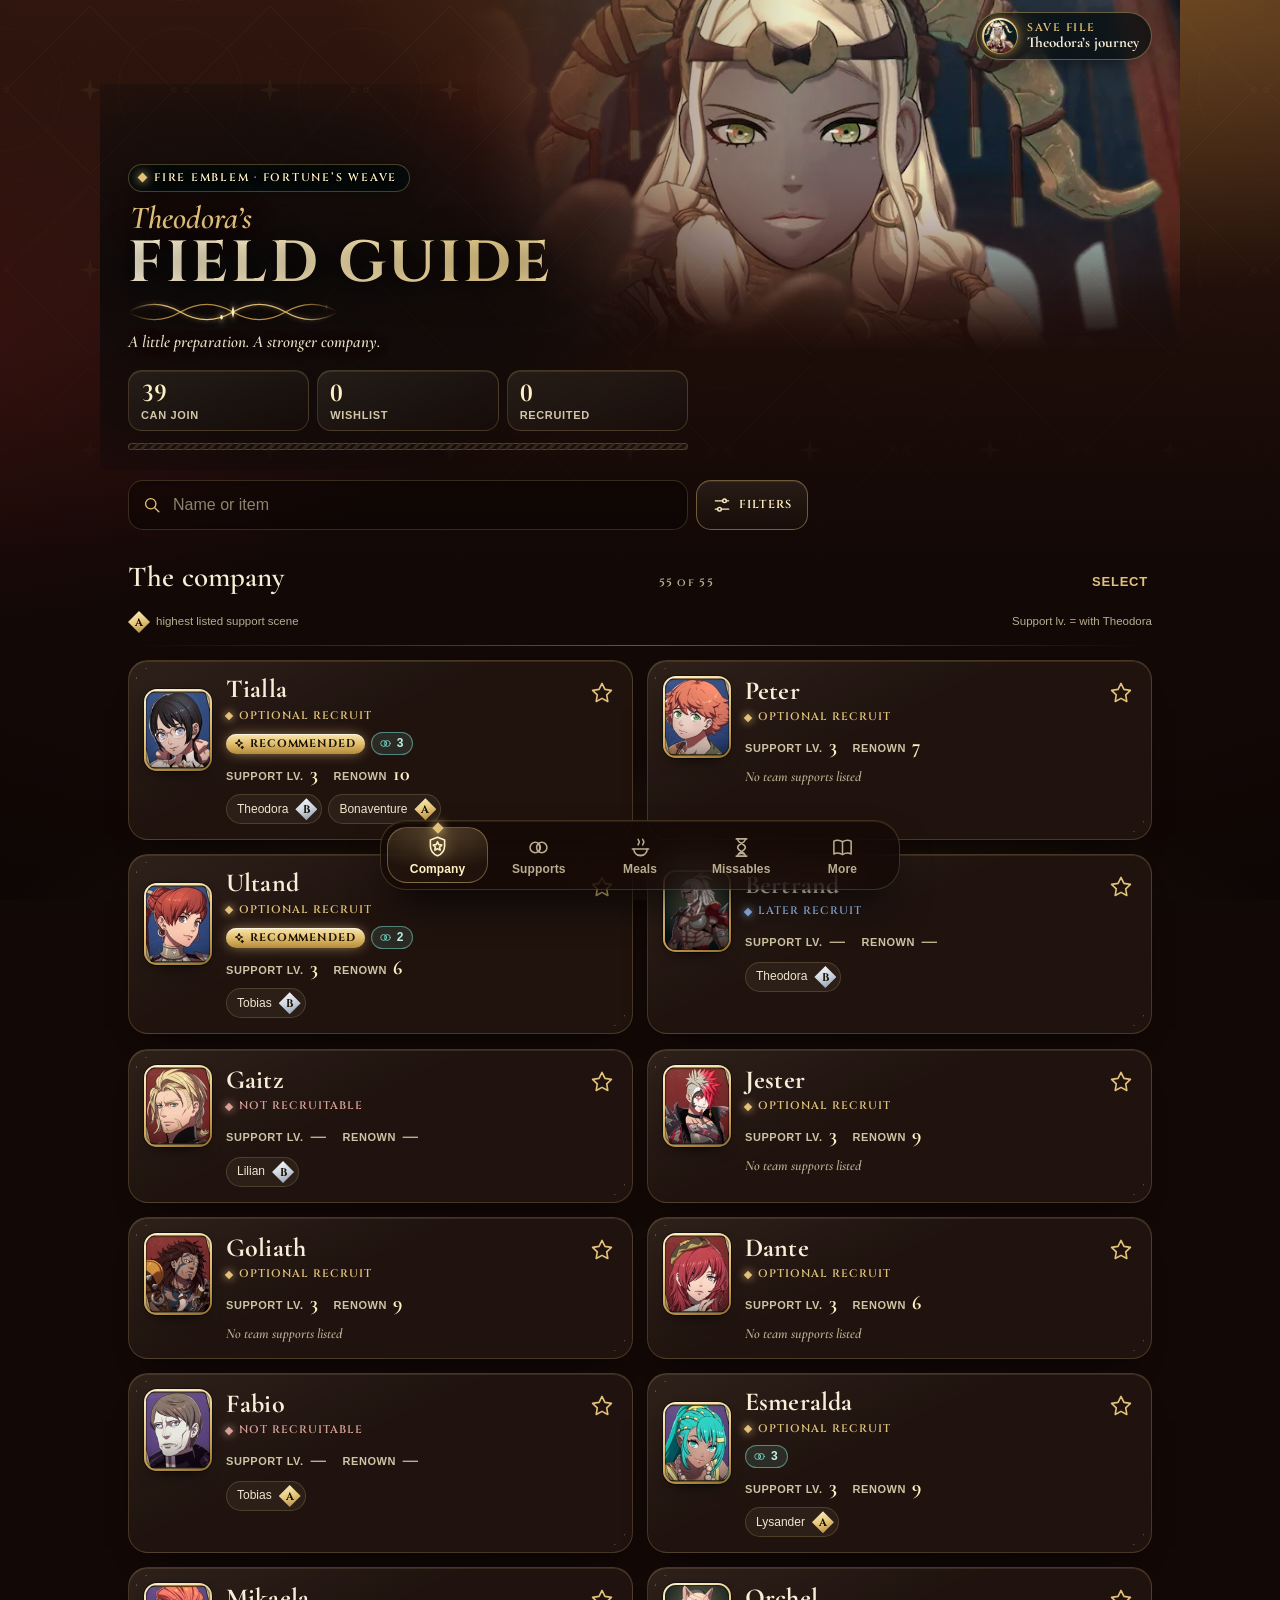
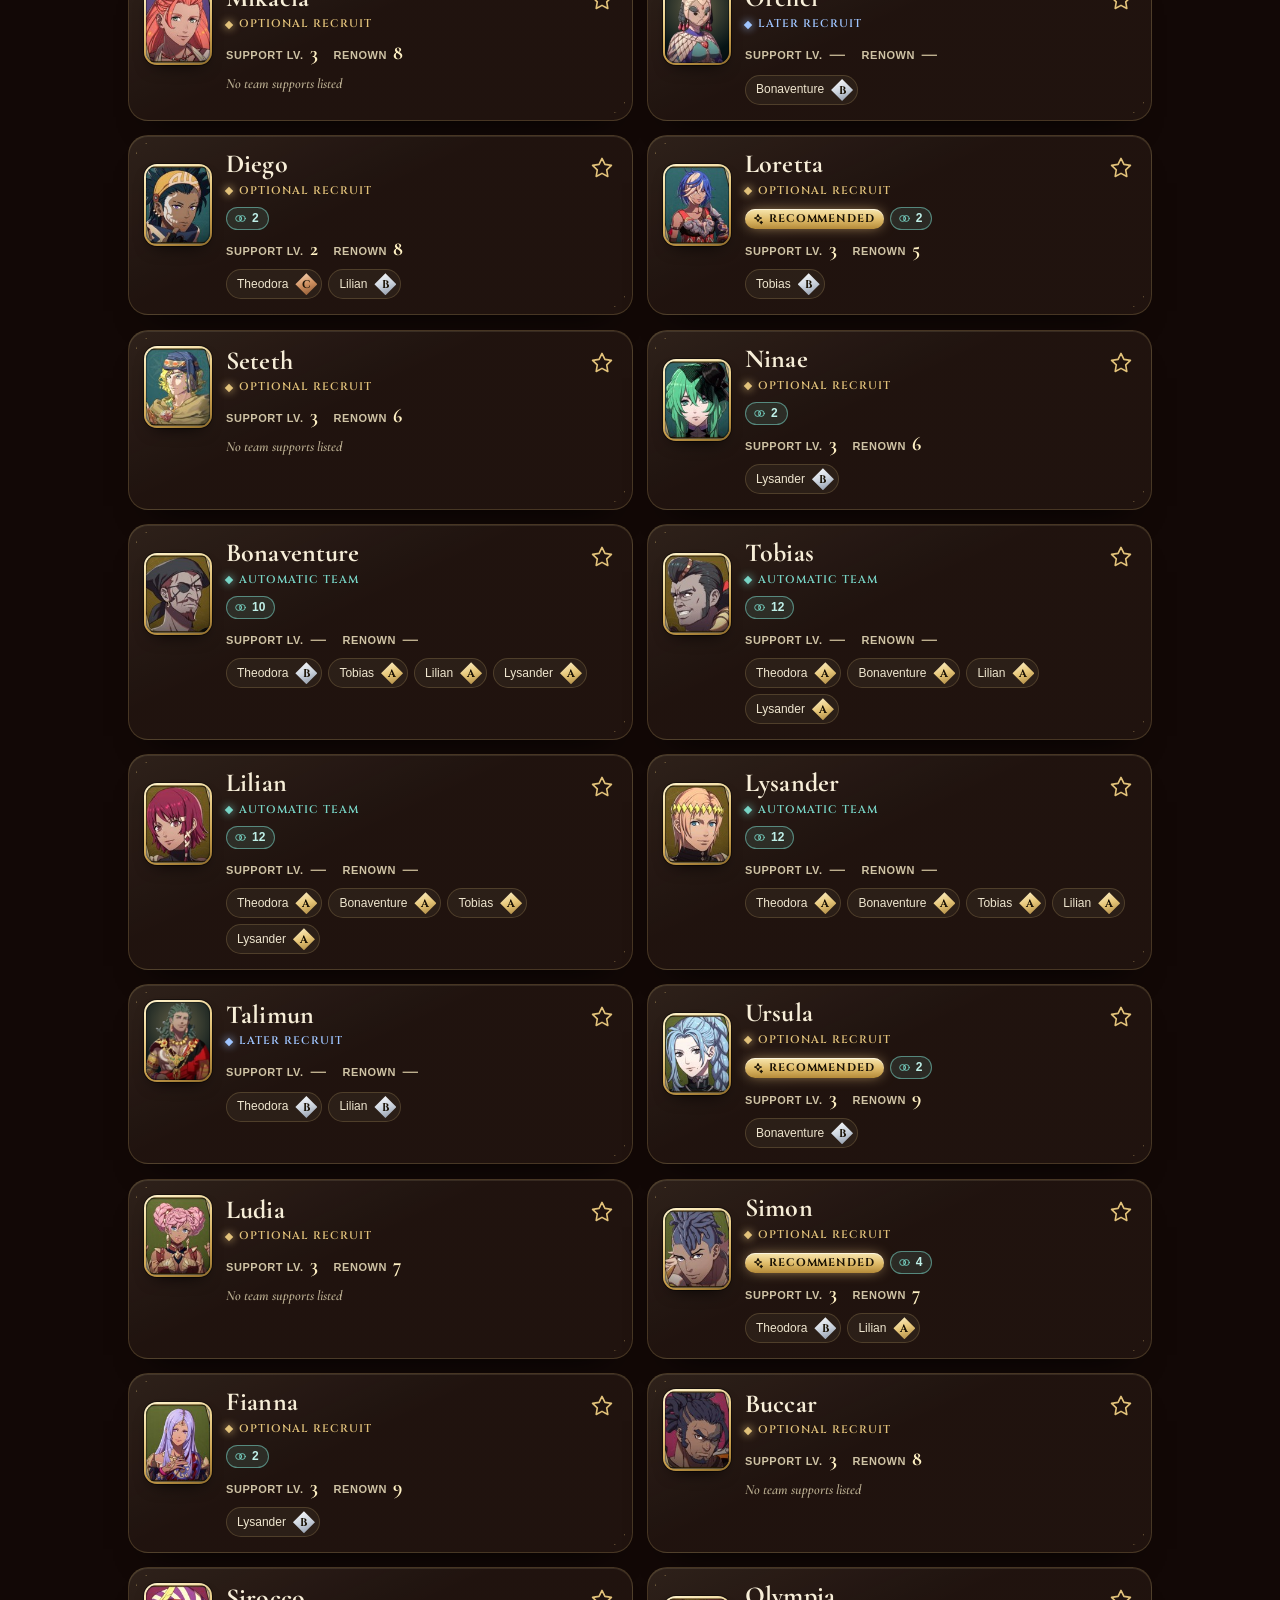
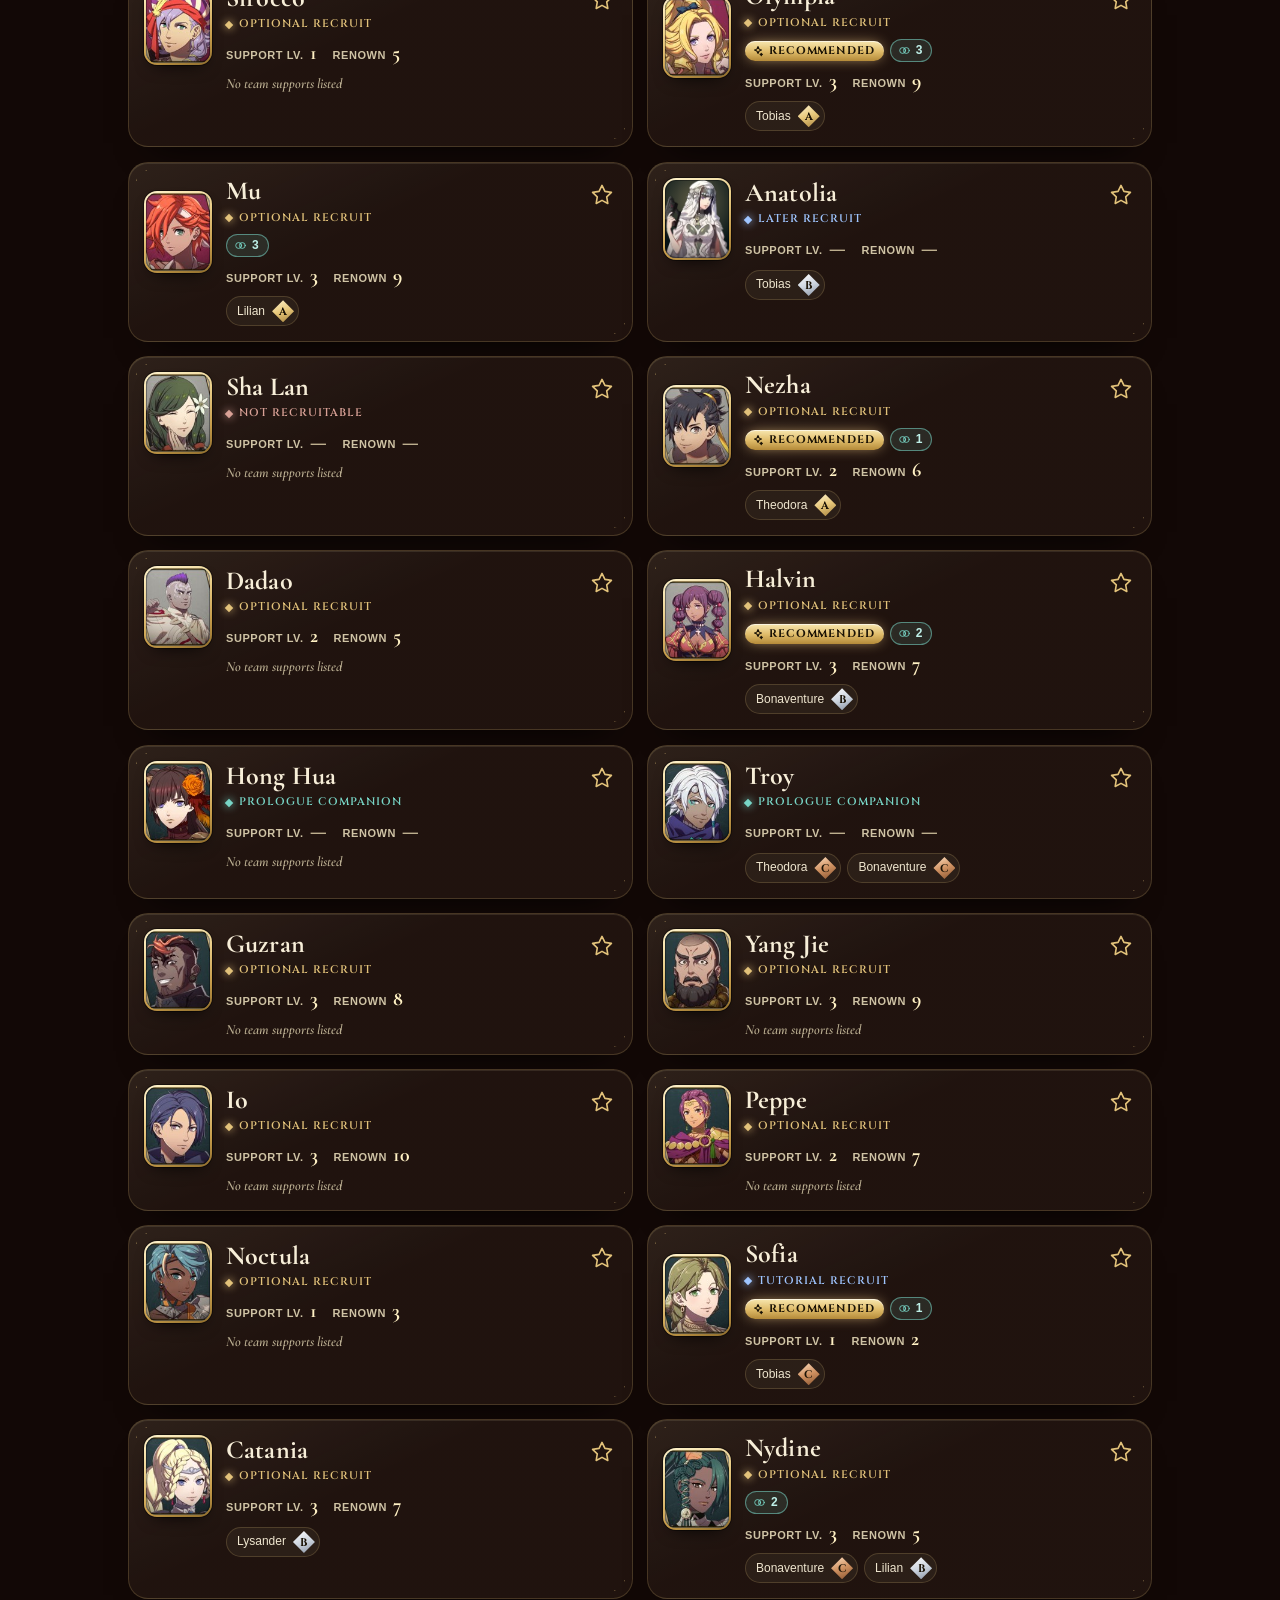
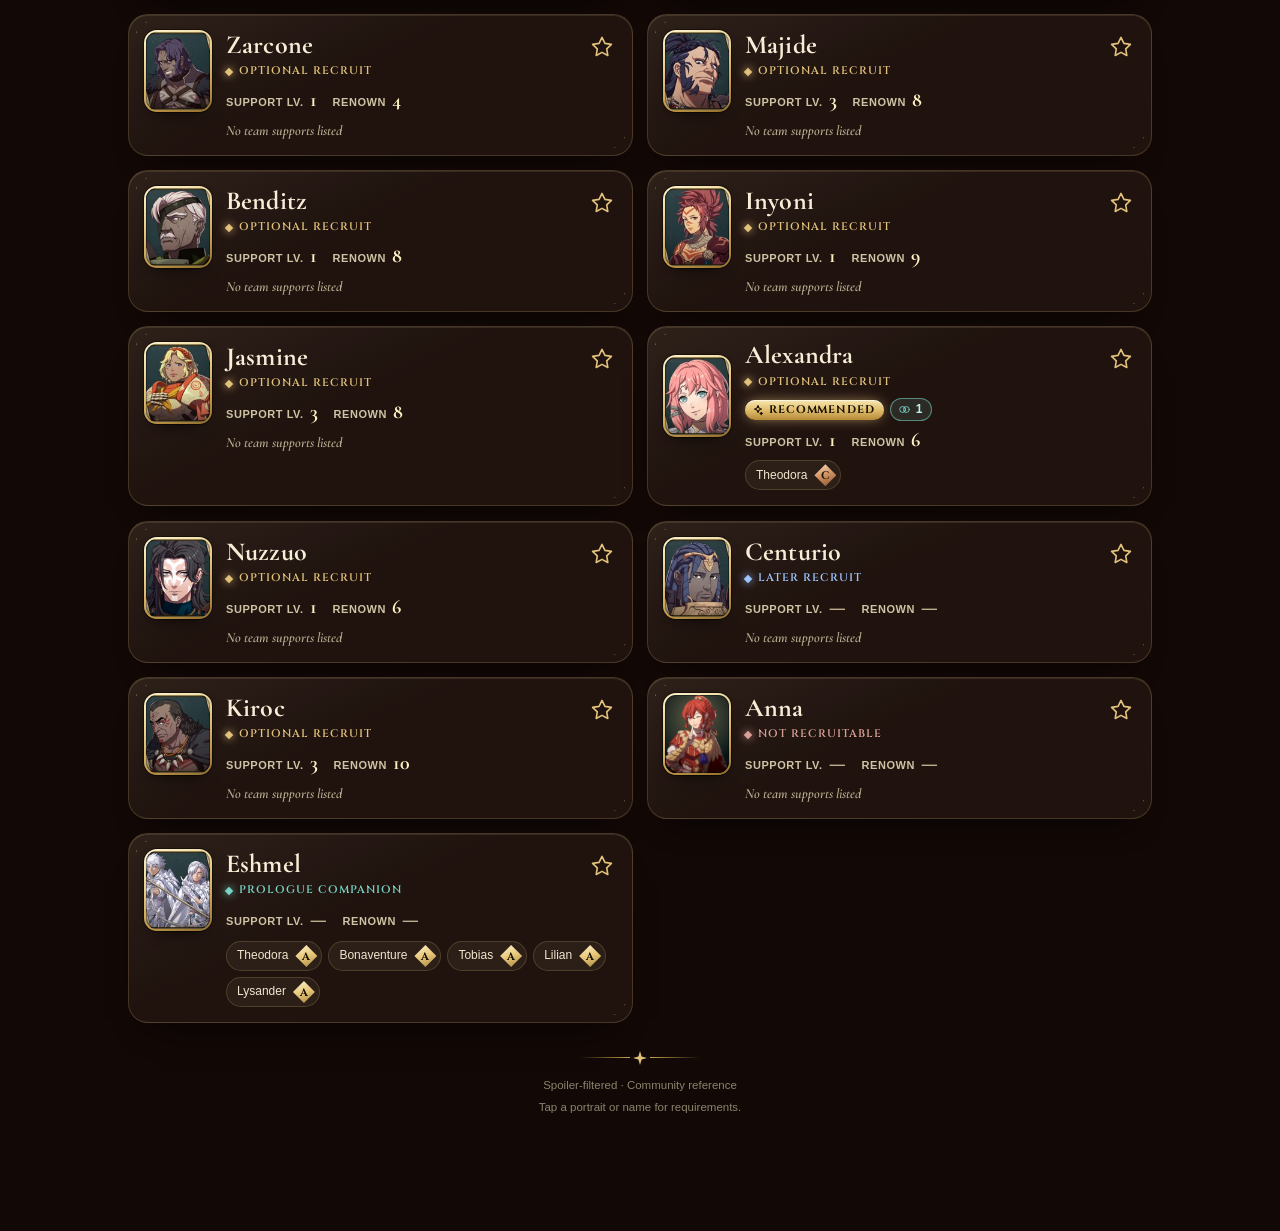
==== commit b1a048eb: "v3.1: shared missables, side quests, army-aware supports, recommendations, saved filters" ====
--- a/site/index.html
+++ b/site/index.html
@@ -13,11 +13,11 @@
 <title>Field Guide · Fortune’s Weave</title>
 <link rel="preload" href="fonts/cinzel-latin-700-normal.woff2" as="font" type="font/woff2" crossorigin>
 <link rel="preload" href="fonts/cormorant-garamond-latin-600-normal.woff2" as="font" type="font/woff2" crossorigin>
-<link rel="stylesheet" href="style.css?v=37">
-<link rel="stylesheet" href="missables.css?v=37">
-<link rel="stylesheet" href="v2.css?v=37">
-<link rel="stylesheet" href="fx.css?v=37">
-<link rel="stylesheet" href="v3.css?v=37">
+<link rel="stylesheet" href="style.css?v=40">
+<link rel="stylesheet" href="missables.css?v=40">
+<link rel="stylesheet" href="v2.css?v=40">
+<link rel="stylesheet" href="fx.css?v=40">
+<link rel="stylesheet" href="v3.css?v=40">
 <link rel="manifest" href="manifest.webmanifest">
 <link rel="icon" href="icon.svg" type="image/svg+xml">
 <link rel="apple-touch-icon" href="apple-touch-icon.png">
@@ -80,7 +80,7 @@
       <span class="weave-slot" data-weave aria-hidden="true"></span>
       <p class="subtitle">A little preparation. A stronger company.</p>
       <div class="hero-stats" id="hero-stats">
-        <button class="stat" type="button" data-jump="joinable" aria-label="Show everyone who can join"><b id="stat-recruitable">—</b><span>Can join</span></button>
+        <button class="stat" type="button" data-jump="joinable" aria-label="Show everyone you can still recruit"><b id="stat-recruitable">—</b><span>Can join</span></button>
         <button class="stat" type="button" data-jump="wishlist" aria-label="Show your wishlist"><b id="stat-wishlist">0</b><span>Wishlist</span></button>
         <button class="stat" type="button" data-jump="recruited" aria-label="Show your recruits"><b id="stat-recruited">0</b><span>Recruited</span></button>
       </div>
@@ -97,8 +97,12 @@
     <div id="filters" class="filters" hidden>
       <p class="filter-help"><span class="tri-demo inc"><svg class="ico" aria-hidden="true"><use href="#i-check"/></svg></span>Tap once: show only <span class="tri-demo exc"><svg class="ico" aria-hidden="true"><use href="#i-ban"/></svg></span>Twice: hide · Third tap clears. In search, <b>−word</b> hides matches.</p>
       <div id="filter-groups"></div>
+      <fieldset class="tri-group rec-group"><legend>Recommendations</legend>
+        <label class="switch"><input type="checkbox" id="rec-toggle" checked><span class="sw" aria-hidden="true"></span>Show “Recommended” on cards</label>
+        <p class="note">Recommended = worth recruiting on this path: supports you can only see here, someone who only joins here or is easiest to recruit here, or lots of unwatched supports with your company.</p>
+      </fieldset>
       <div class="filtergrid sortgrid">
-        <label>Sort by<select id="sort"><option value="game">Game order</option><option value="name">Name</option><option value="support">Support level</option><option value="renown">Renown</option><option value="gold">Gold required</option><option value="status">Recruitment status</option><option value="supports">Support partner count</option></select></label>
+        <label>Sort by<select id="sort"><option value="game">Game order</option><option value="recommend">Recommended first</option><option value="name">Name</option><option value="support">Support level</option><option value="renown">Renown</option><option value="gold">Gold required</option><option value="status">Recruitment status</option><option value="supports">Support partner count</option></select></label>
         <button id="direction" class="ghostbtn">↑ Ascending</button>
       </div>
       <button id="reset" class="textbutton">Reset search &amp; filters</button>
@@ -200,7 +204,7 @@
   <div class="route-tabs-wrap"><div class="route-tabs" id="route-tabs" role="tablist" aria-label="Choose a lord’s route"></div></div>
   <p id="route-status" class="sr-only" aria-live="polite"></p>
   <div class="missables-head">
-    <div class="mh-top"><p class="eyebrow" id="missables-eyebrow">Part I · Scenes &amp; Paralogues</p><button type="button" class="jr-pill" data-journey-pill><i aria-hidden="true"></i><span class="jp-text">Part I</span><svg class="ico" aria-hidden="true"><use href="#i-chev-r"/></svg></button></div>
+    <div class="mh-top"><p class="eyebrow" id="missables-eyebrow">Part I · Scenes, paralogues &amp; quests</p><button type="button" class="jr-pill" data-journey-pill><i aria-hidden="true"></i><span class="jp-text">Part I</span><svg class="ico" aria-hidden="true"><use href="#i-chev-r"/></svg></button></div>
     <div class="mh-row">
       <h1 id="missables-heading" tabindex="-1">Missables</h1>
       <div id="missables-filter" class="segmented" role="group" aria-label="Show">
@@ -214,7 +218,8 @@
       <p id="missables-progress" role="status" aria-live="polite"></p>
     </div>
   </div>
-  <p class="note hint"><svg class="ico" aria-hidden="true"><use href="#i-spark"/></svg>Tap a title for requirements, not story summaries.</p>
+  <div class="type-chips" id="type-chips" role="group" aria-label="Show these kinds of notes"></div>
+  <p class="note hint"><svg class="ico" aria-hidden="true"><use href="#i-spark"/></svg>Tap a title for requirements, not story summaries. Only scenes count towards progress.</p>
   <p id="missables-storage-warning" class="warning" role="status" hidden>Checklist storage is unavailable or unreadable. Marks work for this visit but may not be saved.</p>
   <p id="missables-load-error" class="warning" role="status" hidden>Missables notes are not available. Verified data may not be published yet, or the connection failed. No checklist has been inferred. Reload to try again.</p>
   <div id="sealed-card" class="sealed-card" role="tabpanel" hidden><span class="seal-gem" aria-hidden="true"><svg class="ico"><use href="#i-lock"/></svg></span><h2 id="sealed-title">Sealed</h2><p id="sealed-text"></p><button type="button" class="goldbtn" data-journey-pill>Update my journey</button></div>
@@ -338,12 +343,12 @@
     <div class="lord-pick" id="new-file-lords"></div>
   </div>
 </dialog>
-<script src="store.js?v=37"></script>
-<script src="fx.js?v=37" defer></script>
-<script src="app.js?v=37" defer></script>
-<script src="journey.js?v=37" defer></script>
-<script src="supports.js?v=37" defer></script>
-<script src="meals.js?v=37" defer></script>
-<script src="missables.js?v=37" defer></script>
+<script src="store.js?v=40"></script>
+<script src="fx.js?v=40" defer></script>
+<script src="app.js?v=40" defer></script>
+<script src="journey.js?v=40" defer></script>
+<script src="supports.js?v=40" defer></script>
+<script src="meals.js?v=40" defer></script>
+<script src="missables.js?v=40" defer></script>
 </body>
 </html>
--- a/site/v3.css
+++ b/site/v3.css
@@ -283,3 +283,42 @@
 .part-stage .motes{position:absolute;inset:0;z-index:-1;pointer-events:none}
 .part-stage .ps-numeral{filter:drop-shadow(0 0 16px color-mix(in srgb,var(--pg) 70%,transparent))}
 .part-stage .ps-name,.part-stage .ps-sub{text-shadow:0 2px 12px #000}
+
+/* ================= v3.1: card flags, recommendations, missables types ================= */
+.card-flags{display:flex;flex-wrap:wrap;align-items:center;gap:6px;margin-top:7px}
+.rec-badge{position:relative;overflow:hidden;display:inline-flex;align-items:center;gap:5px;padding:3px 9px 3px 7px;border-radius:999px;
+  background:linear-gradient(180deg,#f8e7b0 0%,#e0bc6a 52%,#b48a39 100%);color:#1b1306;font:700 11px/1.3 var(--caps);letter-spacing:.08em;text-transform:uppercase;
+  box-shadow:0 0 14px -3px rgba(255,214,140,.75),inset 0 1px 0 rgba(255,255,255,.6)}
+.rec-badge .ico{width:12px;height:12px;stroke-width:2.4}
+.rec-badge::after{content:"";position:absolute;inset:0;background:linear-gradient(100deg,transparent 35%,rgba(255,255,255,.75) 50%,transparent 65%);transform:translateX(-130%);animation:sweep 4.5s ease-in-out 1s infinite}
+.unseen-pill{display:inline-flex;align-items:center;gap:5px;padding:3px 9px 3px 7px;border-radius:999px;border:1px solid rgba(120,213,198,.55);
+  background:rgba(120,213,198,.12);color:#bff0e8;font:700 12px/1.25 var(--ui);font-variant-numeric:tabular-nums}
+.unseen-pill .ico{width:13px;height:13px;color:var(--ok)}
+.rec-reasons{list-style:none;margin:0;padding:0;display:grid;gap:6px}
+.rec-reasons li{display:flex;align-items:center;gap:8px;font-size:14.5px;line-height:1.35;color:var(--text)}
+.rec-reasons li::before{content:"";flex:none;width:9px;height:9px;transform:rotate(45deg);border-radius:2px;background:var(--gold-grad);box-shadow:0 0 8px rgba(255,214,140,.6)}
+.rec-reasons li.rr-bond::before{background:var(--ok);box-shadow:0 0 8px rgba(120,213,198,.6)}
+.rec-group .note{margin:4px 0 0;font-size:13px;line-height:1.45}
+/* Missables: side quests and paralogues cleared on another path */
+.missable-row.quest .q-mark{display:grid;place-items:center;width:40px;height:46px;flex:none;border-radius:10px;border:1px solid var(--line-2);background:rgba(255,240,200,.06)}
+.missable-row.quest .q-mark .ico{width:20px;height:20px;color:var(--gold)}
+.cleared-elsewhere{display:inline-flex;align-items:center;gap:5px;margin-top:5px;padding:2px 9px 2px 5px;border-radius:999px;border:1px solid rgba(120,213,198,.45);
+  background:rgba(120,213,198,.1);color:#bff0e8;font:700 11.5px/1.3 var(--ui)}
+.cleared-elsewhere .ico{width:12px;height:12px;color:var(--ok);stroke-width:2.6}
+.cleared-elsewhere img{width:18px;height:18px;border-radius:50%;object-fit:cover;object-position:50% 18%;border:1px solid var(--gold);margin-right:-2px}
+.missable-title>span:last-child{display:flex;flex-direction:column;align-items:flex-start}
+.good-note{display:flex;gap:8px;align-items:flex-start;margin:10px 0;padding:10px 12px;border-radius:12px;background:rgba(120,213,198,.1);border:1px solid rgba(120,213,198,.35);color:#d7f5f0;font-size:14px;line-height:1.45}
+.good-note .ico{flex:none;width:16px;height:16px;margin-top:2px;color:var(--ok)}
+@media (prefers-reduced-motion:reduce){.rec-badge::after{animation:none}}
+
+/* Missables: note-type chips */
+.type-chips{display:flex;flex-wrap:wrap;gap:6px;margin:4px 0 2px}
+.type-chip{display:inline-flex;align-items:center;gap:7px;min-height:44px;padding:0 12px 0 8px;border-radius:999px;border:1px solid var(--line-2);background:rgba(4,14,15,.5);color:var(--muted);font:650 13px/1 var(--ui);cursor:pointer}
+.type-chip b{min-width:1.4em;padding:2px 6px;border-radius:999px;background:rgba(255,240,200,.08);color:var(--gold-hi);font:700 11.5px/1.3 var(--ui);font-variant-numeric:tabular-nums}
+.type-chip .tc-mark{position:relative;display:grid;place-items:center;width:18px;height:18px}
+.type-chip .tc-mark::before{content:"";position:absolute;inset:2px;transform:rotate(45deg);border-radius:3px;border:1.5px solid var(--line-2);transition:background .25s,border-color .25s}
+.type-chip .tc-mark .ico{position:relative;width:10px;height:10px;color:#2c1b05;stroke-width:3;opacity:0;transition:opacity .2s}
+.type-chip[aria-pressed="true"]{color:var(--ivory);border-color:var(--gold-2);background:linear-gradient(160deg,rgba(255,240,200,.12),rgba(255,240,200,.03))}
+.type-chip[aria-pressed="true"] .tc-mark::before{background:var(--gold-grad);border-color:#fff1c4}
+.type-chip[aria-pressed="true"] .tc-mark .ico{opacity:1}
+.missables-view.later-part .type-chips{display:none}
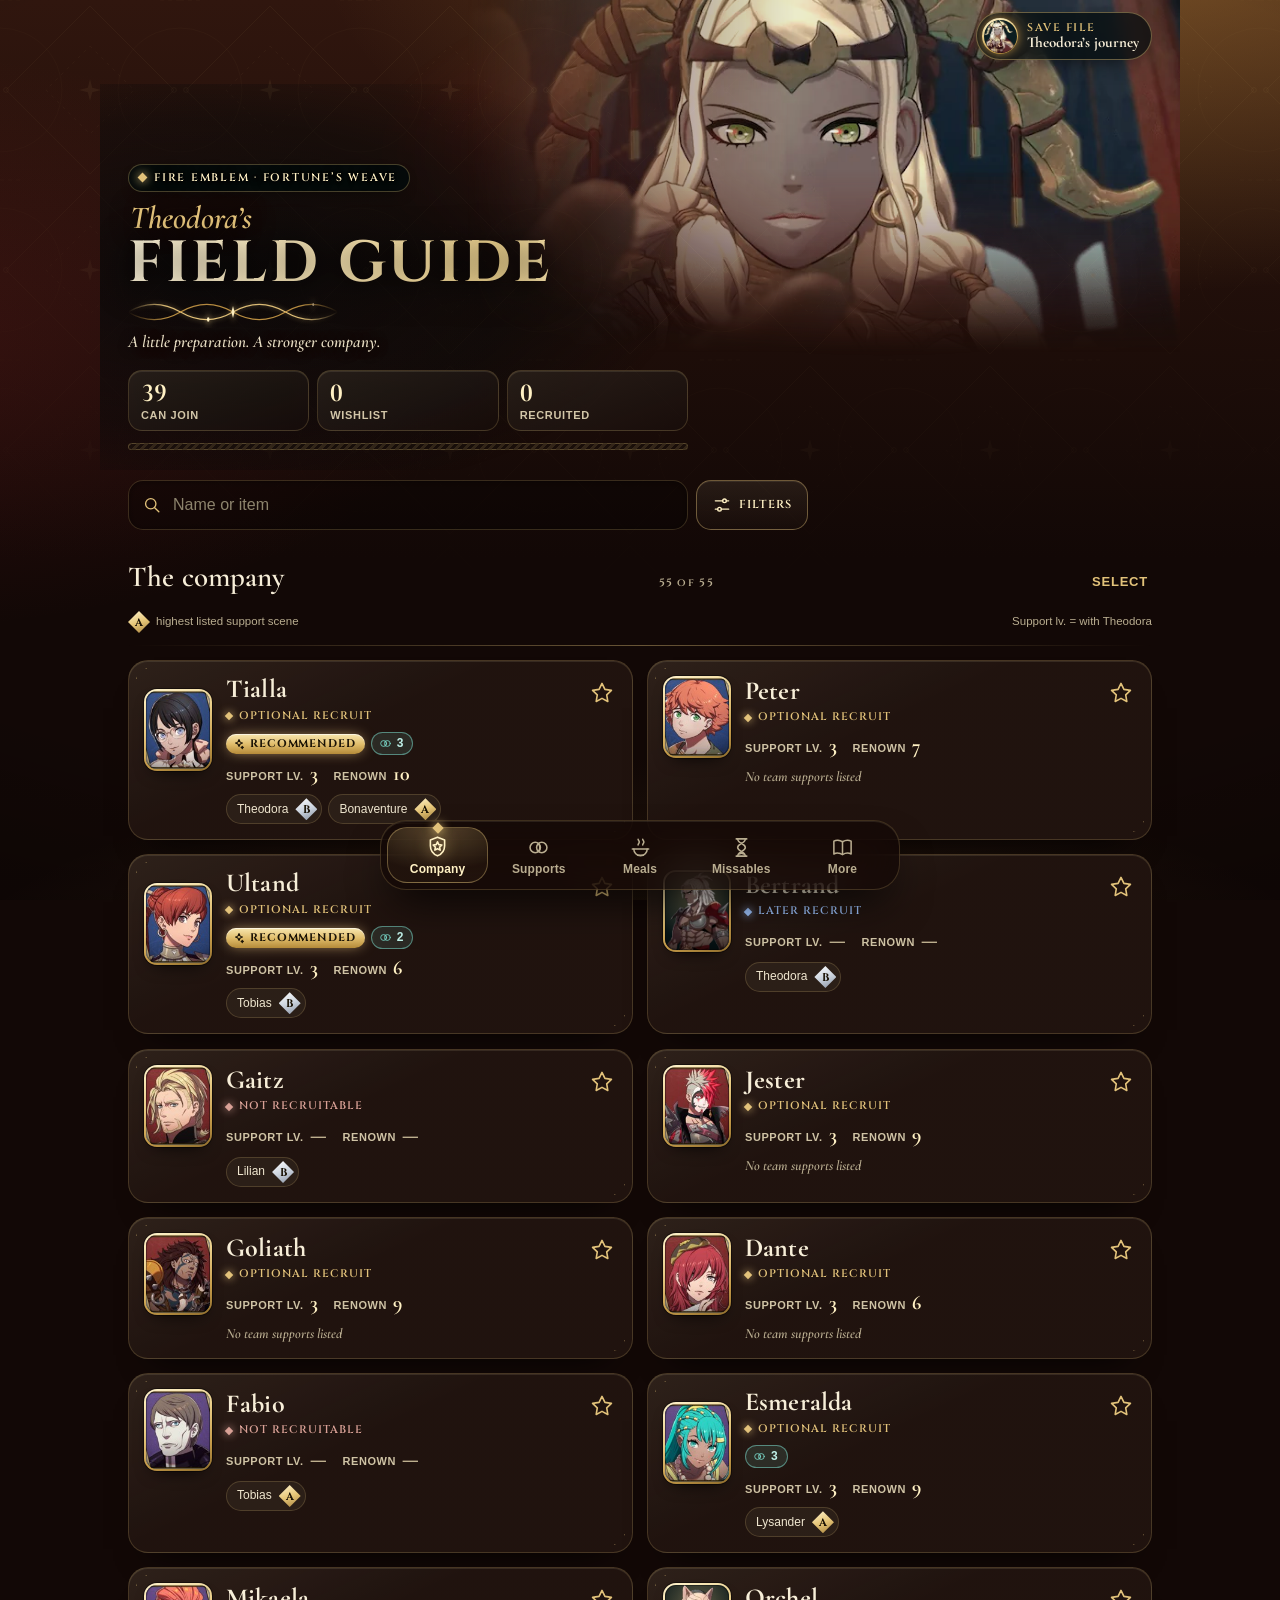
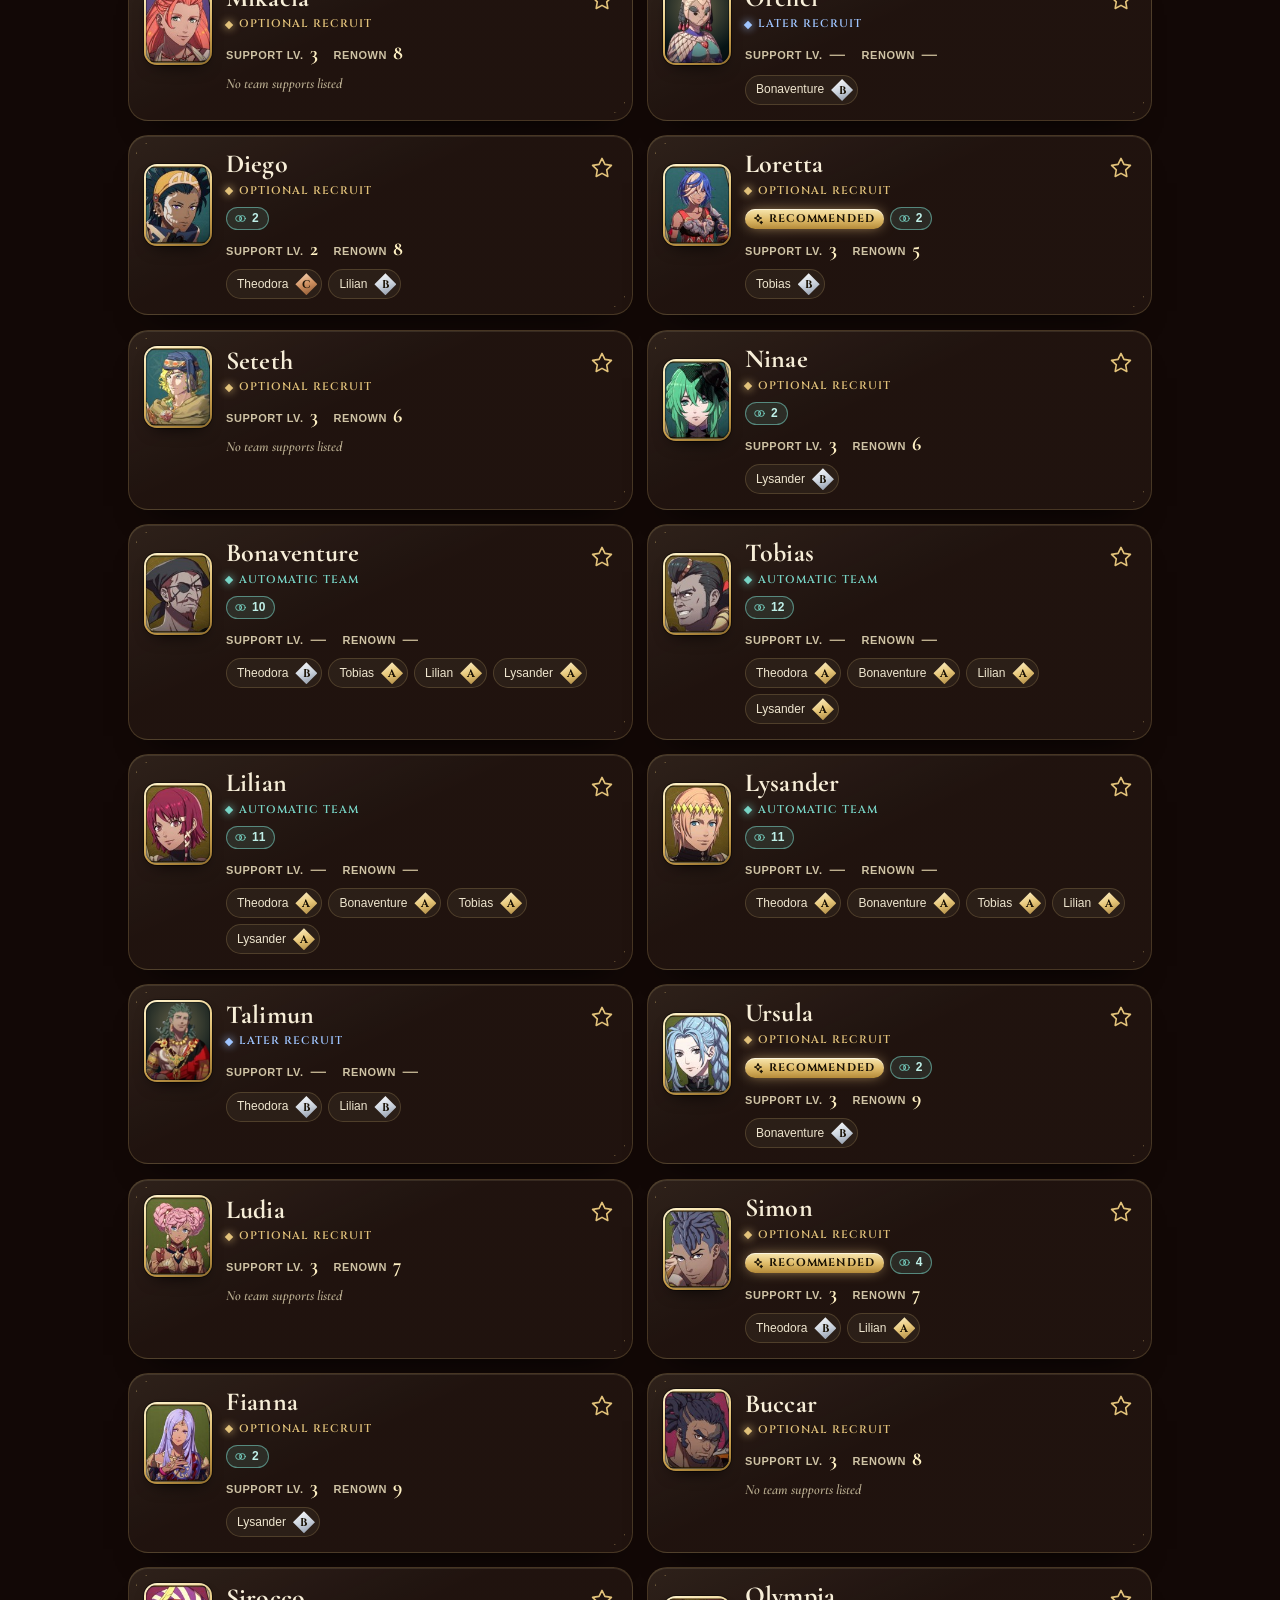
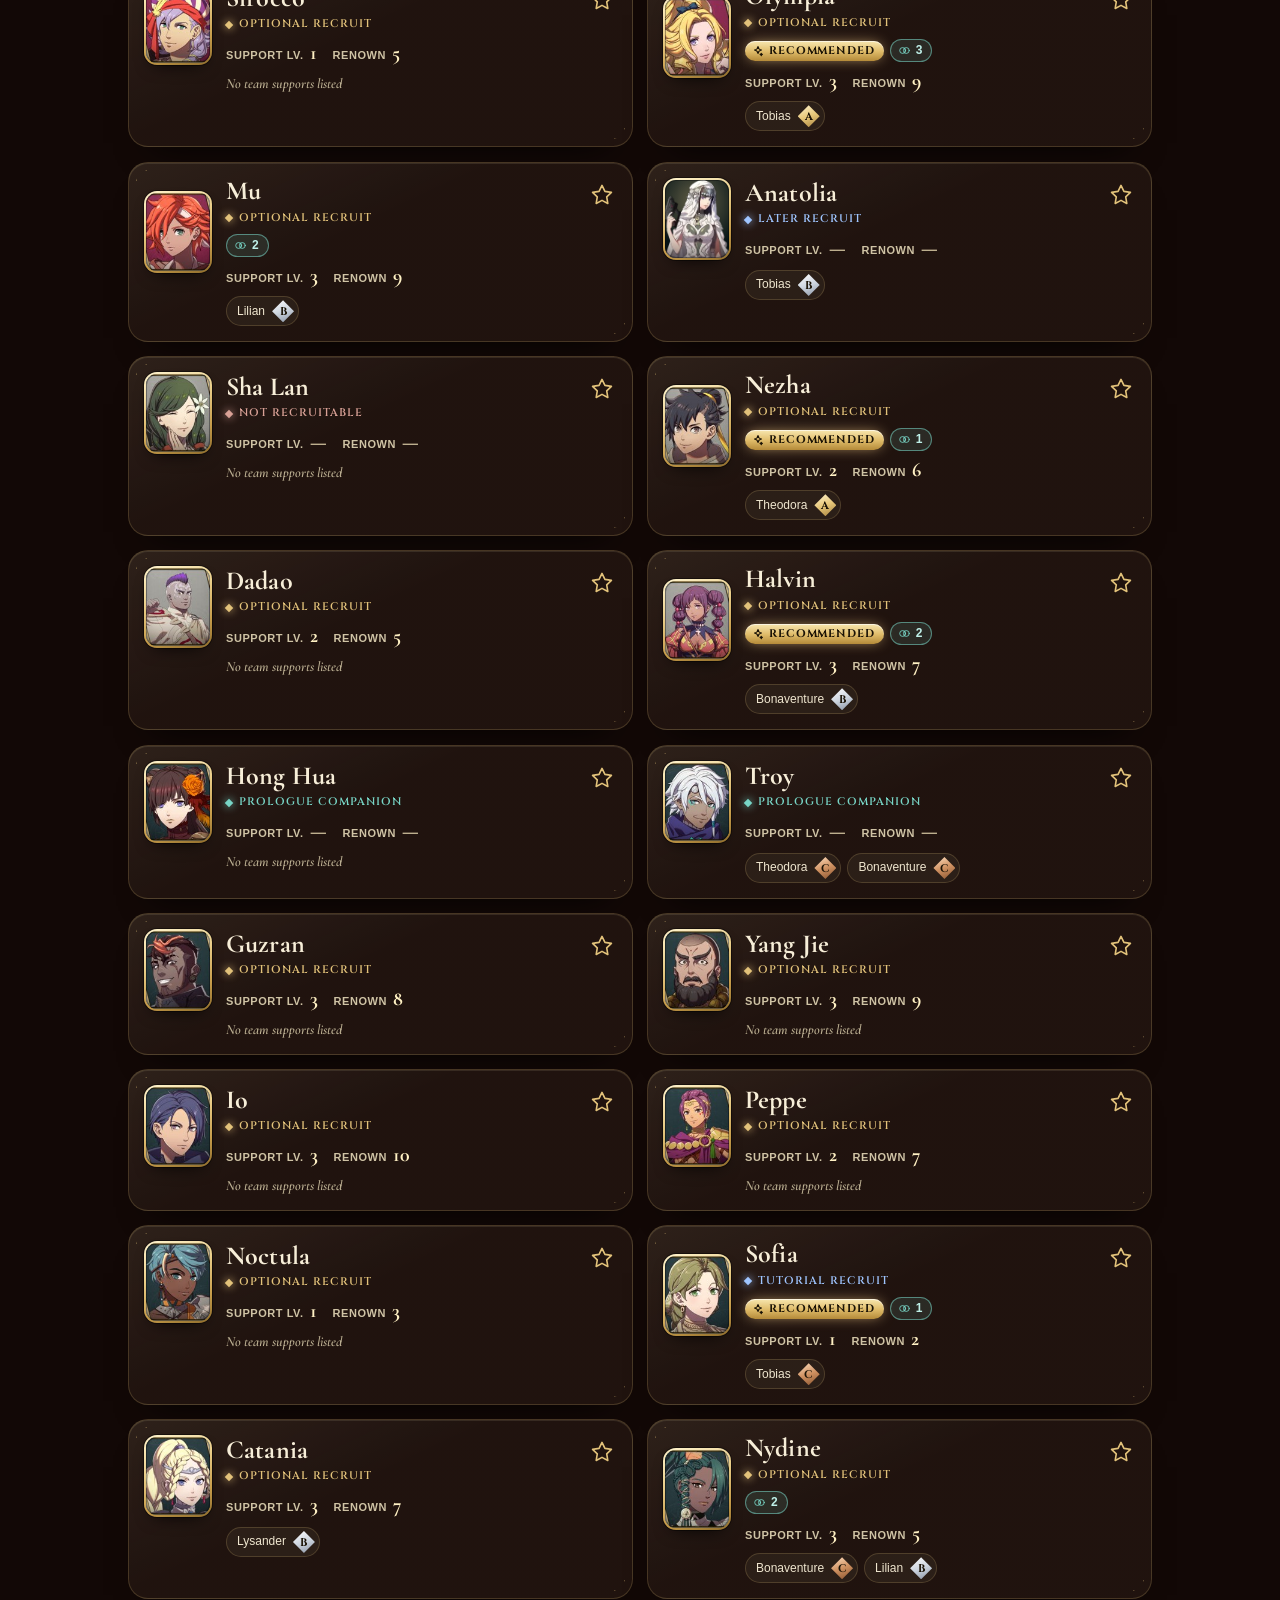
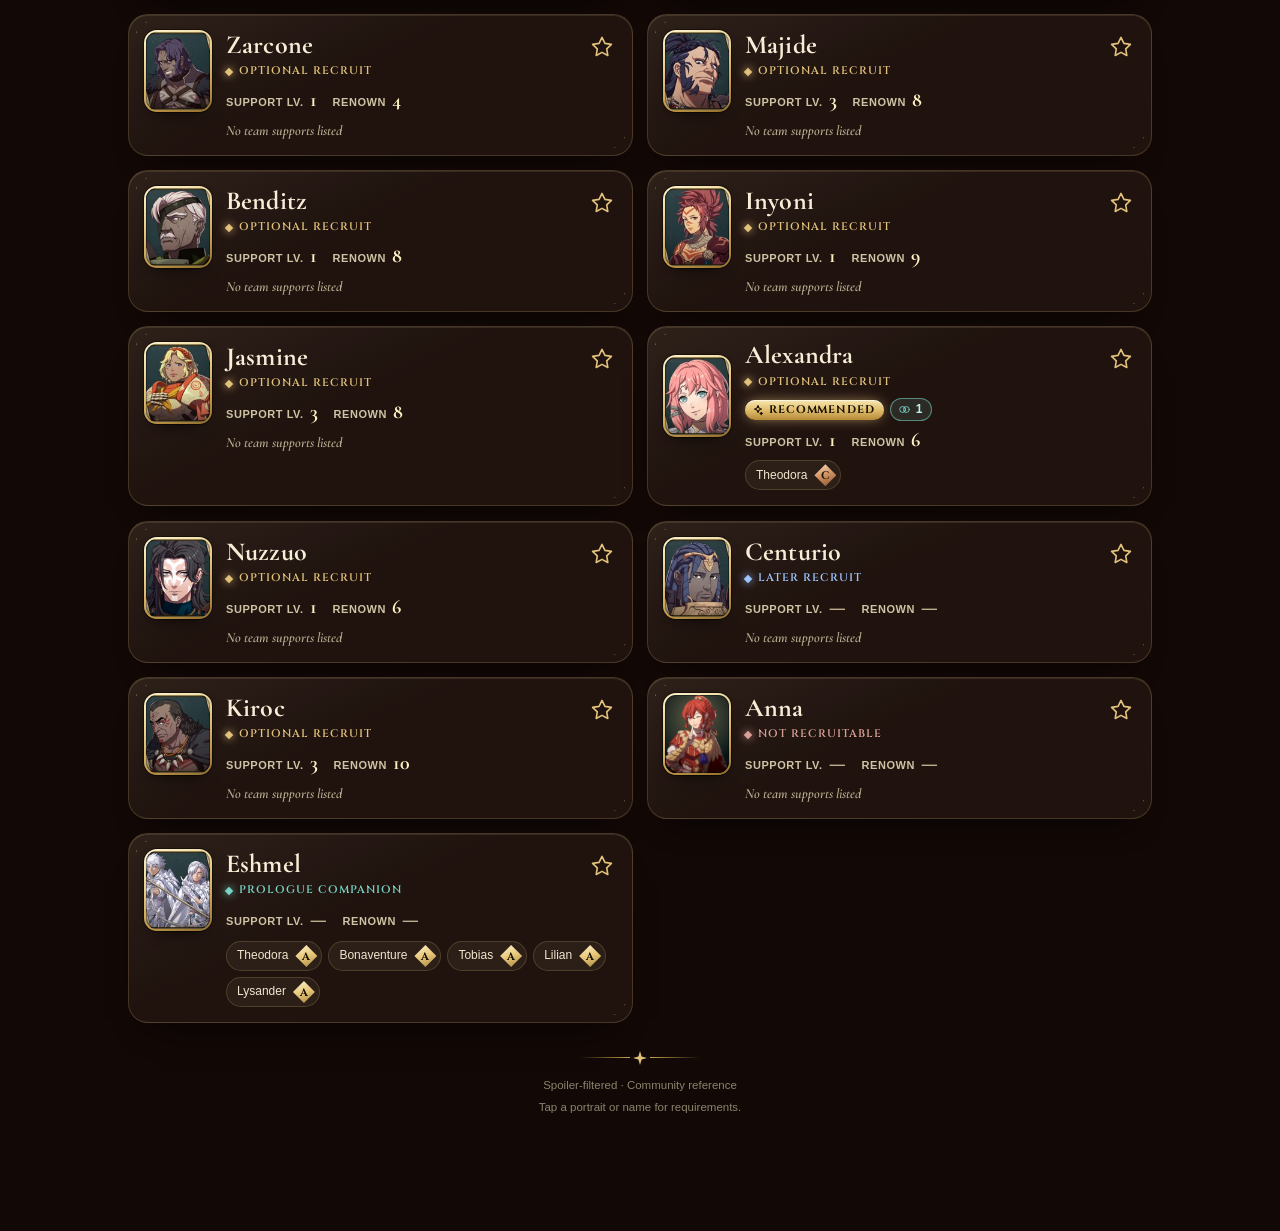
==== commit 22d8d045: "v3.2: chapter tracker, in-game support fixes, one-recruited rule, Missables chip counts" ====
--- a/site/index.html
+++ b/site/index.html
@@ -13,11 +13,11 @@
 <title>Field Guide · Fortune’s Weave</title>
 <link rel="preload" href="fonts/cinzel-latin-700-normal.woff2" as="font" type="font/woff2" crossorigin>
 <link rel="preload" href="fonts/cormorant-garamond-latin-600-normal.woff2" as="font" type="font/woff2" crossorigin>
-<link rel="stylesheet" href="style.css?v=40">
-<link rel="stylesheet" href="missables.css?v=40">
-<link rel="stylesheet" href="v2.css?v=40">
-<link rel="stylesheet" href="fx.css?v=40">
-<link rel="stylesheet" href="v3.css?v=40">
+<link rel="stylesheet" href="style.css?v=42">
+<link rel="stylesheet" href="missables.css?v=42">
+<link rel="stylesheet" href="v2.css?v=42">
+<link rel="stylesheet" href="fx.css?v=42">
+<link rel="stylesheet" href="v3.css?v=42">
 <link rel="manifest" href="manifest.webmanifest">
 <link rel="icon" href="icon.svg" type="image/svg+xml">
 <link rel="apple-touch-icon" href="apple-touch-icon.png">
@@ -222,7 +222,7 @@
   <p class="note hint"><svg class="ico" aria-hidden="true"><use href="#i-spark"/></svg>Tap a title for requirements, not story summaries. Only scenes count towards progress.</p>
   <p id="missables-storage-warning" class="warning" role="status" hidden>Checklist storage is unavailable or unreadable. Marks work for this visit but may not be saved.</p>
   <p id="missables-load-error" class="warning" role="status" hidden>Missables notes are not available. Verified data may not be published yet, or the connection failed. No checklist has been inferred. Reload to try again.</p>
-  <div id="sealed-card" class="sealed-card" role="tabpanel" hidden><span class="seal-gem" aria-hidden="true"><svg class="ico"><use href="#i-lock"/></svg></span><h2 id="sealed-title">Sealed</h2><p id="sealed-text"></p><button type="button" class="goldbtn" data-journey-pill>Update my journey</button></div>
+  <div id="sealed-card" class="sealed-card" role="tabpanel" hidden><span class="seal-gem" aria-hidden="true"><svg class="ico"><use href="#i-lock"/></svg></span><h2 id="sealed-title">Sealed</h2><p id="sealed-text"></p><button type="button" class="goldbtn" data-journey-go>Update my journey</button></div>
   <div id="missables-list" role="tabpanel" aria-labelledby="missables-heading"></div>
   <p id="missables-empty" class="empty" hidden></p>
   <p class="note" id="missables-footnote">Check off viewed notes · Saved automatically in this save file, separately for each route.</p>
@@ -321,6 +321,11 @@
   <div class="dialogtop"><span class="eyebrow">Support conversation</span><button id="close-pair" class="closebtn" aria-label="Close support details"><svg class="ico" aria-hidden="true"><use href="#i-close"/></svg></button></div>
   <div id="pair-content"></div>
 </dialog>
+<dialog id="chapter" class="sheet" aria-labelledby="chapter-title">
+  <div class="sheet-grip" aria-hidden="true"><i></i></div>
+  <div class="dialogtop"><span class="eyebrow">Where you are</span><button id="close-chapter" class="closebtn" aria-label="Close chapter"><svg class="ico" aria-hidden="true"><use href="#i-close"/></svg></button></div>
+  <div id="chapter-content"></div>
+</dialog>
 <dialog id="levels" class="sheet tall" aria-labelledby="levels-title">
   <div class="sheet-grip" aria-hidden="true"><i></i></div>
   <div class="dialogtop"><span class="eyebrow">Support levels</span><button id="close-levels" class="closebtn" aria-label="Close support levels"><svg class="ico" aria-hidden="true"><use href="#i-close"/></svg></button></div>
@@ -343,12 +348,12 @@
     <div class="lord-pick" id="new-file-lords"></div>
   </div>
 </dialog>
-<script src="store.js?v=40"></script>
-<script src="fx.js?v=40" defer></script>
-<script src="app.js?v=40" defer></script>
-<script src="journey.js?v=40" defer></script>
-<script src="supports.js?v=40" defer></script>
-<script src="meals.js?v=40" defer></script>
-<script src="missables.js?v=40" defer></script>
+<script src="store.js?v=42"></script>
+<script src="fx.js?v=42" defer></script>
+<script src="app.js?v=42" defer></script>
+<script src="journey.js?v=42" defer></script>
+<script src="supports.js?v=42" defer></script>
+<script src="meals.js?v=42" defer></script>
+<script src="missables.js?v=42" defer></script>
 </body>
 </html>
--- a/site/v3.css
+++ b/site/v3.css
@@ -322,3 +322,27 @@
 .type-chip[aria-pressed="true"] .tc-mark::before{background:var(--gold-grad);border-color:#fff1c4}
 .type-chip[aria-pressed="true"] .tc-mark .ico{opacity:1}
 .missables-view.later-part .type-chips{display:none}
+.type-chip.complete b{background:var(--gold-grad);color:#2c1b05}
+
+/* ================= v3.2: chapter sheet, "you're here" ================= */
+.ch-title{margin:0;font:600 26px/1.1 var(--display);color:var(--ivory)}
+.ch-now{margin:6px 0 14px;font:600 18px/1.2 var(--display);color:var(--muted)}
+.ch-now b{font:700 34px/1 var(--caps);color:var(--gold-hi);margin-left:4px;vertical-align:-3px}
+.ch-next{width:100%;margin-bottom:14px}
+.ch-grid{display:grid;grid-template-columns:repeat(6,1fr);gap:4px;margin:0 -4px 10px}
+.ch-grid button{position:relative;display:grid;place-items:center;height:52px;border:0;background:none;cursor:pointer;-webkit-tap-highlight-color:transparent}
+.ch-grid button::before{content:"";position:absolute;width:30px;height:30px;transform:rotate(45deg);border-radius:6px;border:1.5px solid rgba(226,194,122,.4);background:rgba(4,14,15,.6);transition:background .3s,border-color .3s,box-shadow .3s,transform .35s var(--spring)}
+.ch-grid button b{position:relative;font:700 14px/1 var(--caps);color:var(--muted)}
+.ch-grid button.past::before{background:rgba(226,194,122,.18);border-color:rgba(226,194,122,.6)}
+.ch-grid button.past b{color:var(--gold)}
+.ch-grid button.on::before{background:var(--gold-grad);border-color:#fff1c4;box-shadow:0 0 16px rgba(255,214,140,.7);transform:rotate(45deg) scale(1.12)}
+.ch-grid button.on b{color:#2c1b05}
+.ch-grid button:focus-visible{outline:none}
+.ch-grid button:focus-visible::before{outline:2px solid var(--gold-hi);outline-offset:3px}
+.ch-grid button.stamp-in::before{animation:arrive .7s var(--spring)}
+.ch-foot{display:flex;flex-wrap:wrap;justify-content:space-between;gap:6px;margin-top:6px}
+.ch-foot .textbutton{min-height:44px}
+.linkish{border:0;background:none;padding:0;color:var(--gold-hi);font:inherit;text-decoration:underline;cursor:pointer}
+.chapter-group.is-here .chapter-head{color:var(--gold-hi)}
+.here-tag{display:inline-flex;align-items:center;gap:5px;margin-left:8px;padding:3px 9px;border-radius:999px;background:var(--gold-grad);color:#2c1b05;font:700 10.5px/1.2 var(--caps);letter-spacing:.08em;text-transform:uppercase;box-shadow:0 0 12px -2px rgba(255,214,140,.7)}
+@media (prefers-reduced-motion:reduce){.ch-grid button.stamp-in::before{animation:none}}
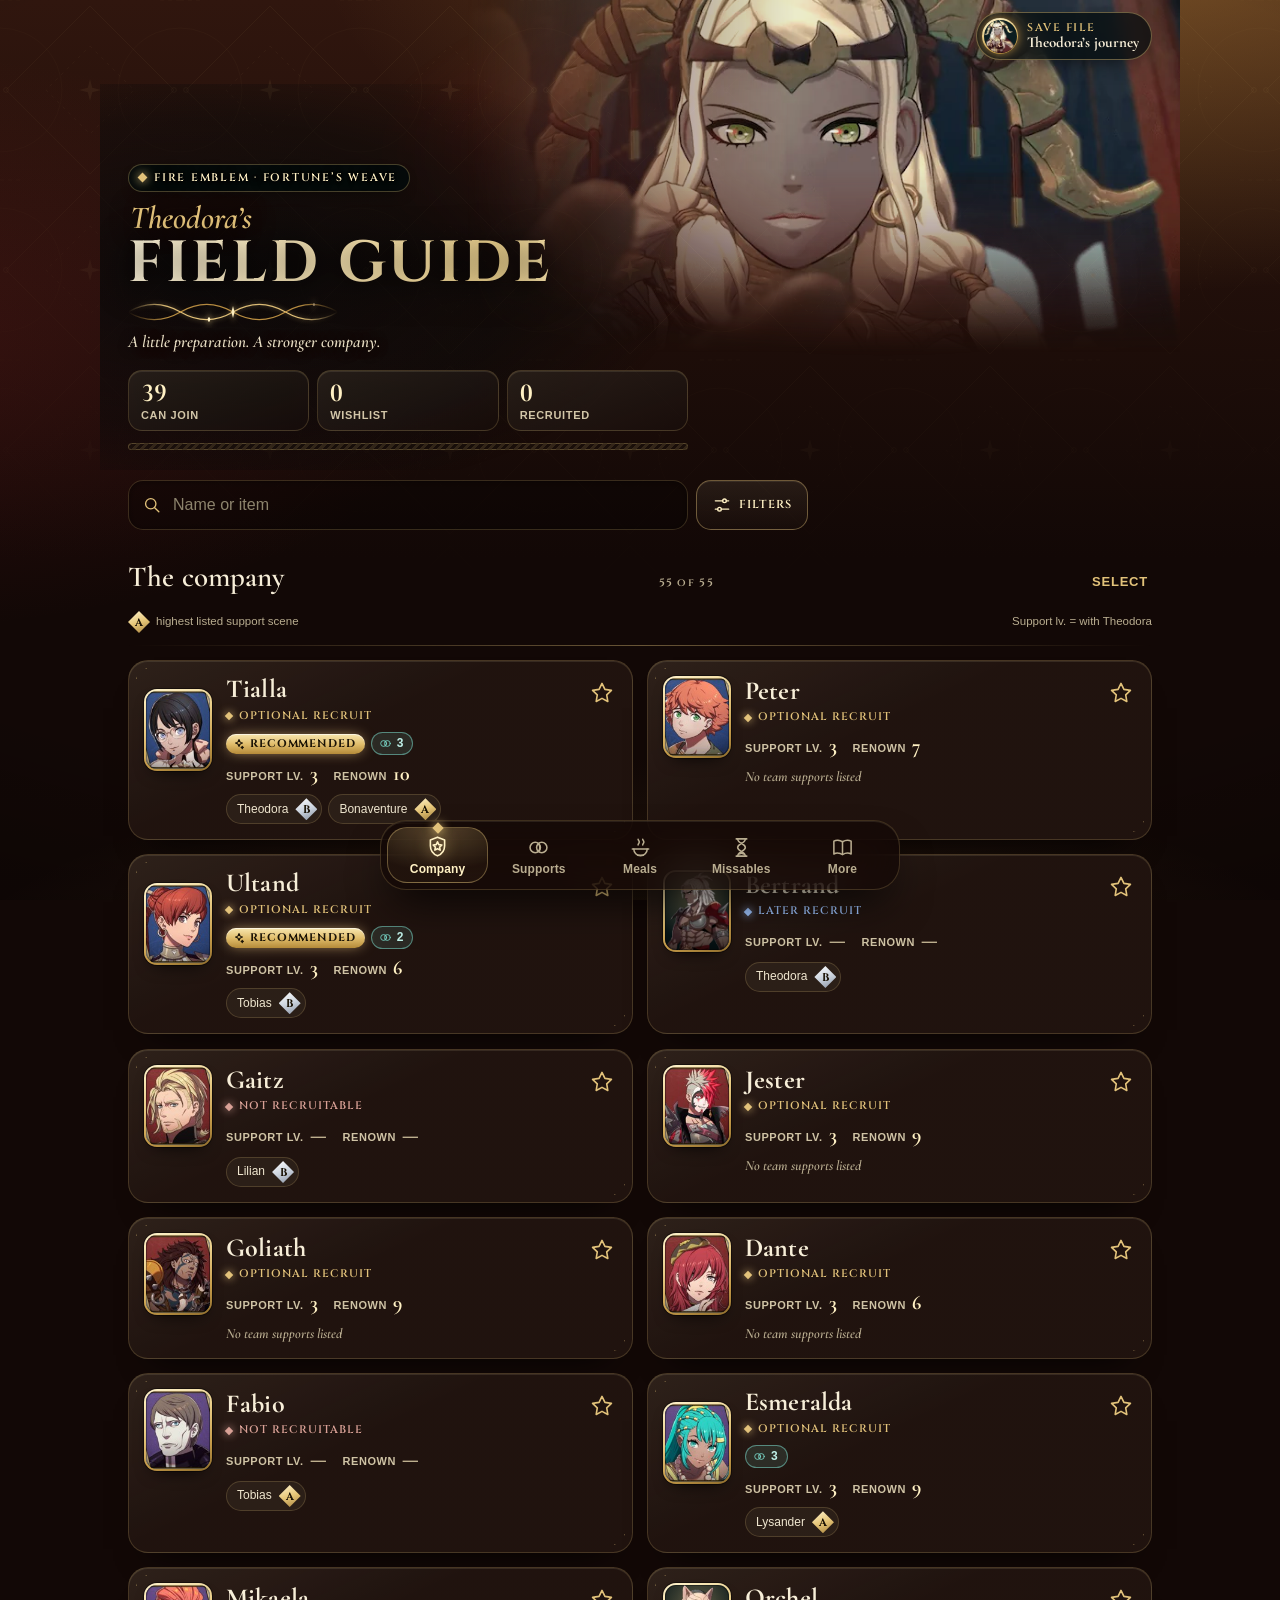
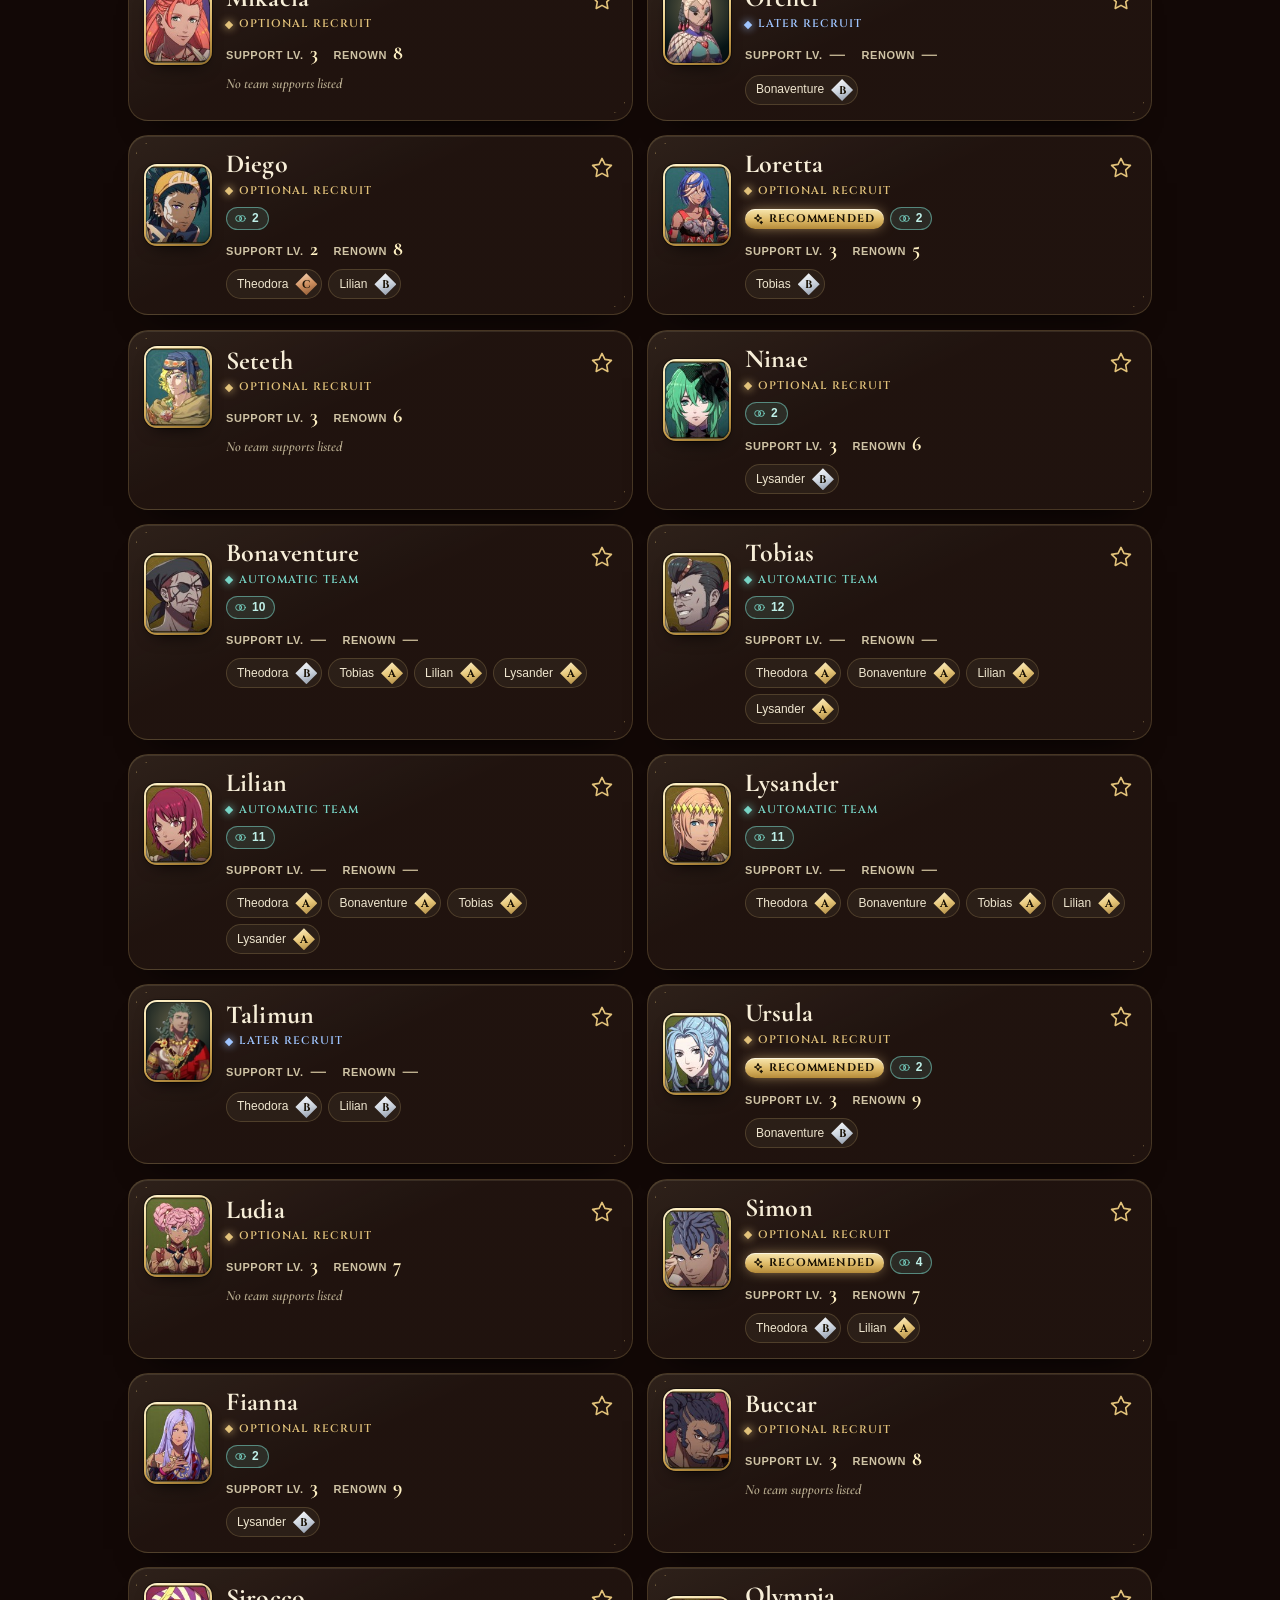
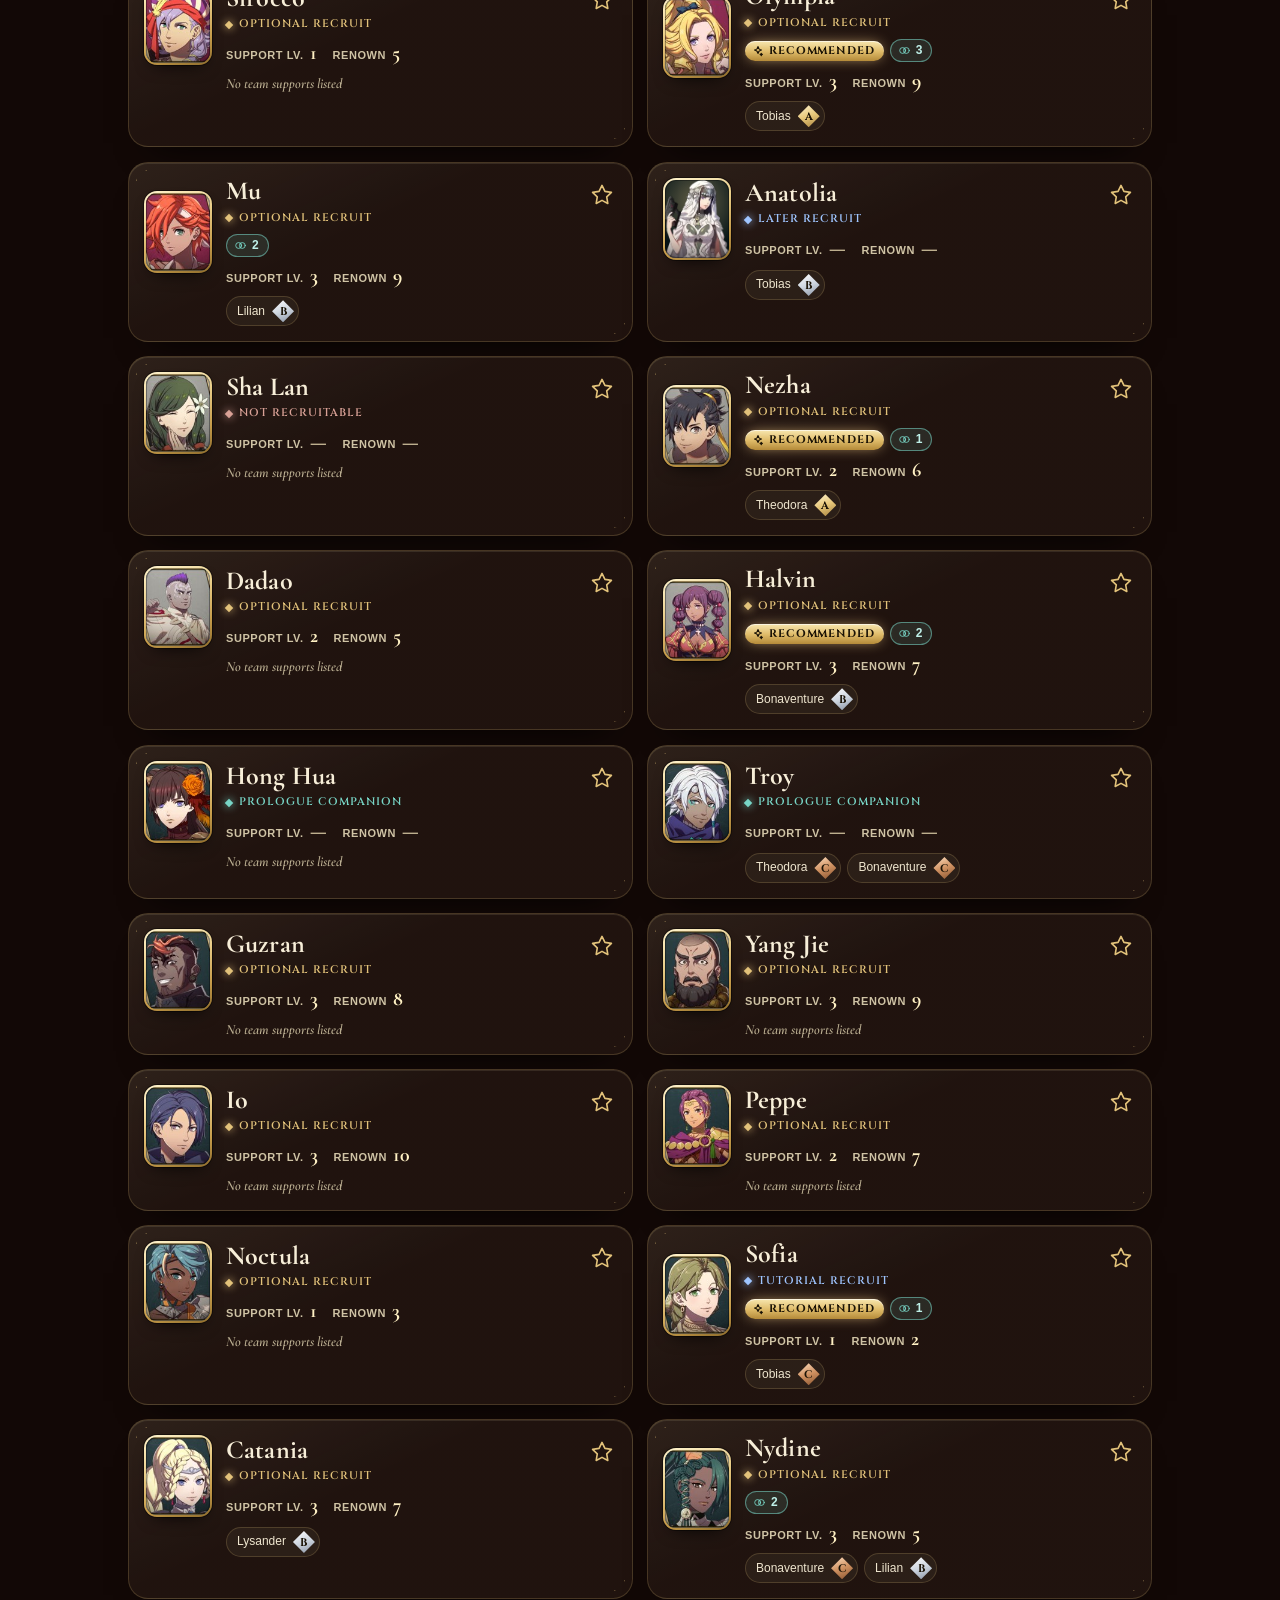
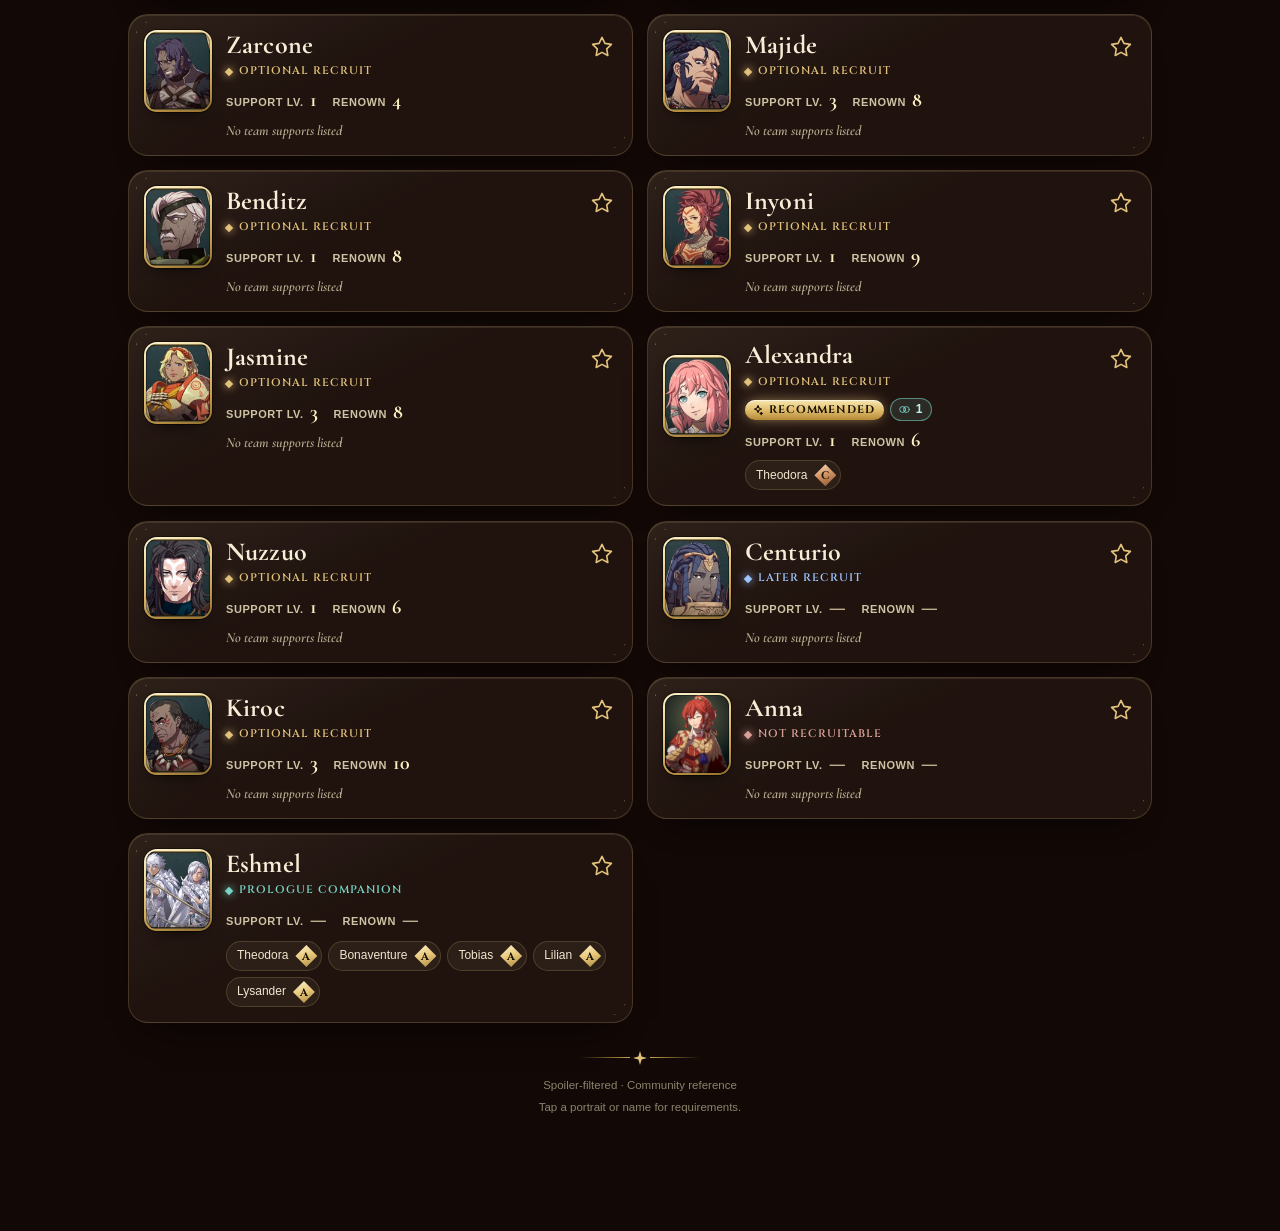
==== commit 08f131df: "v3.3: meal trios, C·B·A gems, Eshmel excluded from meals, food as extra info" ====
--- a/site/index.html
+++ b/site/index.html
@@ -13,11 +13,11 @@
 <title>Field Guide · Fortune’s Weave</title>
 <link rel="preload" href="fonts/cinzel-latin-700-normal.woff2" as="font" type="font/woff2" crossorigin>
 <link rel="preload" href="fonts/cormorant-garamond-latin-600-normal.woff2" as="font" type="font/woff2" crossorigin>
-<link rel="stylesheet" href="style.css?v=42">
-<link rel="stylesheet" href="missables.css?v=42">
-<link rel="stylesheet" href="v2.css?v=42">
-<link rel="stylesheet" href="fx.css?v=42">
-<link rel="stylesheet" href="v3.css?v=42">
+<link rel="stylesheet" href="style.css?v=43">
+<link rel="stylesheet" href="missables.css?v=43">
+<link rel="stylesheet" href="v2.css?v=43">
+<link rel="stylesheet" href="fx.css?v=43">
+<link rel="stylesheet" href="v3.css?v=43">
 <link rel="manifest" href="manifest.webmanifest">
 <link rel="icon" href="icon.svg" type="image/svg+xml">
 <link rel="apple-touch-icon" href="apple-touch-icon.png">
@@ -166,7 +166,7 @@
     <p class="eyebrow"><span class="eyebrow-gem" aria-hidden="true"></span>The inn at Dagsion</p>
     <h1 id="meals-heading" tabindex="-1">Share a meal</h1>
     <span class="weave-slot center" data-weave aria-hidden="true"></span>
-    <p class="subtitle">Seat three. Bonds grow between every pair at the table.</p>
+    <p class="subtitle">Seat three. Bonds grow between every pair at the table — so pick people who all still have scenes together.</p>
   </header>
   <div class="table-stage" id="table-stage">
     <svg class="table-links" id="table-links" viewBox="0 0 300 250" aria-hidden="true"></svg>
@@ -174,18 +174,20 @@
     <div id="seats"></div>
   </div>
   <div id="meal-pairs" class="meal-pairs" aria-live="polite"></div>
+  <details class="food-box" id="food-box" hidden><summary id="food-sum">Food</summary><div id="dish-list" class="dish-mini-list"></div></details>
+  <section class="meal-block" id="trio-block" aria-labelledby="trio-heading" hidden>
+    <div class="block-head"><h2 id="trio-heading">Trios</h2><span class="count-tag">Best first</span></div>
+    <p class="note" id="trio-why"></p>
+    <div id="trio-list" class="trio-list"></div>
+  </section>
   <section class="meal-block" aria-labelledby="rec-heading">
     <div class="block-head"><h2 id="rec-heading">Recommended guests</h2><span id="rec-count" class="count-tag"></span></div>
     <p class="note" id="rec-why"></p>
     <div class="toolbar slim inline">
       <label class="switch"><input type="checkbox" id="rec-wishlist"><span class="sw" aria-hidden="true"></span>Wishlist first</label>
-      <label class="switch"><input type="checkbox" id="rec-company"><span class="sw" aria-hidden="true"></span>Hide unrecruitable</label>
+      <label class="switch"><input type="checkbox" id="rec-company"><span class="sw" aria-hidden="true"></span>Recruited only</label>
     </div>
     <div id="rec-list" class="rec-list"></div>
-  </section>
-  <section class="meal-block" id="dish-block" aria-labelledby="dish-heading">
-    <div class="block-head"><h2 id="dish-heading">What to order</h2><span id="dish-count" class="count-tag"></span></div>
-    <div id="dish-list" class="dish-list"></div>
   </section>
   <details class="spoiler-links rules-box" id="meal-rules-box"><summary>How meals work</summary><ul id="meal-rules" class="rules"></ul></details>
 </section>
@@ -348,12 +350,12 @@
     <div class="lord-pick" id="new-file-lords"></div>
   </div>
 </dialog>
-<script src="store.js?v=42"></script>
-<script src="fx.js?v=42" defer></script>
-<script src="app.js?v=42" defer></script>
-<script src="journey.js?v=42" defer></script>
-<script src="supports.js?v=42" defer></script>
-<script src="meals.js?v=42" defer></script>
-<script src="missables.js?v=42" defer></script>
+<script src="store.js?v=43"></script>
+<script src="fx.js?v=43" defer></script>
+<script src="app.js?v=43" defer></script>
+<script src="journey.js?v=43" defer></script>
+<script src="supports.js?v=43" defer></script>
+<script src="meals.js?v=43" defer></script>
+<script src="missables.js?v=43" defer></script>
 </body>
 </html>
--- a/site/v3.css
+++ b/site/v3.css
@@ -346,3 +346,74 @@
 .chapter-group.is-here .chapter-head{color:var(--gold-hi)}
 .here-tag{display:inline-flex;align-items:center;gap:5px;margin-left:8px;padding:3px 9px;border-radius:999px;background:var(--gold-grad);color:#2c1b05;font:700 10.5px/1.2 var(--caps);letter-spacing:.08em;text-transform:uppercase;box-shadow:0 0 12px -2px rgba(255,214,140,.7)}
 @media (prefers-reduced-motion:reduce){.ch-grid button.stamp-in::before{animation:none}}
+
+/* ================= v3.3: meal trios, quiet food ================= */
+.trio-list{display:grid;gap:10px;margin-top:8px}
+.trio{display:grid;grid-template-columns:auto minmax(0,1fr) auto;align-items:center;gap:12px;padding:10px 10px 10px 8px;border-radius:18px;
+  border:1px solid rgba(226,194,122,.5);background:linear-gradient(150deg,rgba(255,240,200,.1),rgba(255,240,200,.02));box-shadow:0 0 26px -16px var(--gold);animation:ledger-in .5s var(--ease-out) calc(var(--i,0)*80ms) both}
+.trio-faces{position:relative;width:76px;height:70px;flex:none}
+.trio-faces svg{position:absolute;inset:9px 8px 8px;width:60px;height:52px;overflow:visible}
+.trio-faces svg path{fill:none;stroke:var(--gold);stroke-width:1.6;stroke-dasharray:3 3;opacity:.8}
+.trio-faces img{position:absolute;z-index:1;width:34px;height:34px;border-radius:50%;object-fit:cover;object-position:50% 18%;border:1.5px solid var(--gold);box-shadow:0 0 0 2px #071416}
+.trio-faces img[style*="--k:0"]{left:21px;top:0}
+.trio-faces img[style*="--k:1"]{left:0;top:34px}
+.trio-faces img[style*="--k:2"]{left:42px;top:34px}
+.trio-faces img.seated{border-color:var(--ok);box-shadow:0 0 0 2px #071416,0 0 10px rgba(120,213,198,.6)}
+.trio-text{display:grid;gap:4px;min-width:0}
+.trio-text b{font:700 18px/1.15 var(--display);color:var(--ivory)}
+.trio-tag{font:700 10.5px/1.2 var(--caps);letter-spacing:.1em;text-transform:uppercase;color:var(--gold)}
+.trio-lines{list-style:none;margin:2px 0 0;padding:0;display:grid;gap:2px}
+.trio-lines li{display:flex;flex-wrap:wrap;gap:0 6px;font:600 12.5px/1.35 var(--ui);color:var(--muted)}
+.trio-lines li span{color:var(--text)}
+.trio-lines li em{font-style:normal;color:var(--gold-hi)}
+.trio-lines li.ready em{color:var(--ok)}
+.trio-lines li.later em{color:var(--muted)}
+.seat-trio{align-self:center}
+.rec.trio-pick{border-color:rgba(226,194,122,.55);background:linear-gradient(150deg,rgba(255,240,200,.09),rgba(255,240,200,.02))}
+.reason.trio{border-color:var(--gold-2);background:var(--gold-grad);color:#2c1b05;font-weight:700}
+.reason.later{color:var(--muted)}
+.pick-meta.all{color:var(--ok)}
+.food-box{margin:14px 0 0;border-radius:14px;border:1px solid var(--line);background:rgba(255,240,200,.03)}
+.food-box summary{display:flex;align-items:center;gap:8px;min-height:44px;padding:0 14px;cursor:pointer;color:var(--muted);font:650 13.5px/1 var(--ui);list-style:none}
+.food-box summary::-webkit-details-marker{display:none}
+.food-box summary .ico{width:16px;height:16px;color:var(--gold-2)}
+.food-box summary b{color:var(--gold-hi)}
+.food-box summary::after{content:"";margin-left:auto;width:8px;height:8px;border-right:1.5px solid var(--muted);border-bottom:1.5px solid var(--muted);transform:rotate(45deg);transition:transform .25s}
+.food-box[open] summary::after{transform:rotate(-135deg)}
+.dish-mini-list{display:grid;gap:4px;padding:0 12px 12px}
+.dish-mini{display:flex;align-items:center;justify-content:space-between;gap:8px;padding:5px 8px;border-radius:10px;font:600 13px/1.3 var(--ui);color:var(--text)}
+.dish-mini.perfect{background:rgba(255,190,90,.1)}
+.dm-faces{display:flex;gap:3px}
+.dm{display:grid;place-items:center;width:20px;height:20px;border-radius:50%;font-style:normal;font-size:11px;font-weight:700;background:rgba(255,255,255,.06);color:var(--muted)}
+.dm.love{color:#ff9db0}.dm.like{color:var(--ok)}.dm.dislike{color:#ff8a7a}
+.food-box .note{margin:6px 4px 0;font-size:12.5px}
+@media (prefers-reduced-motion:reduce){.trio{animation:none}}
+
+/* C · B · A gems on the Meals screen (fixed columns, like Supports) */
+.rank-pips{display:inline-flex;gap:5px;flex:none;align-items:center}
+.rank-pips .rp{position:relative;display:grid;place-items:center;width:22px;height:22px;font:700 10.5px/1 var(--caps);font-style:normal;color:var(--gold)}
+.rank-pips .rp::before{content:"";position:absolute;inset:3px;transform:rotate(45deg);border-radius:3px;border:1.5px solid rgba(226,194,122,.55);background:rgba(4,14,15,.55)}
+.rank-pips .rp{z-index:0}
+.rank-pips .rp::before{z-index:-1}
+.rank-pips .rp.on{color:#2c1b05}
+.rank-pips .rp.on::before{background:var(--gold-grad);border-color:#fff1c4;box-shadow:0 0 7px rgba(255,214,140,.55)}
+.rank-pips .rp.ready{color:#d9fbf5}
+.rank-pips .rp.ready::before{border-color:var(--ok);background:rgba(120,213,198,.2);box-shadow:0 0 9px rgba(120,213,198,.75)}
+.rank-pips .rp.gone{color:rgba(185,173,144,.45);text-decoration:line-through}
+.rank-pips .rp.gone::before{border:1.5px dashed rgba(185,173,144,.35);background:rgba(255,255,255,.02)}
+.rank-pips .rp.gap{visibility:hidden}
+.meal-pair .rank-pips{margin-left:auto}
+.meal-pair.passed{opacity:.6;filter:saturate(.4)}
+.meal-pair.passed small{color:var(--muted)}
+.bond-rows{display:grid;gap:4px;margin-top:2px}
+.bond-row{display:grid;grid-template-columns:22px minmax(0,1fr) auto;align-items:center;gap:1px 8px;font:600 13px/1.25 var(--ui);color:var(--text)}
+.bond-row .br-next{grid-column:2/4;font-size:12.5px}
+.bond-row img{width:22px;height:22px;border-radius:50%;object-fit:cover;object-position:50% 18%;border:1px solid var(--line-2)}
+.bond-row .br-name{white-space:nowrap;overflow:hidden;text-overflow:ellipsis}
+.bond-row .br-next{color:var(--gold-hi);min-width:0}
+.bond-row.br-ready .br-next{color:var(--ok)}
+.bond-row.br-later .br-next{color:var(--muted)}
+.trio-lines li{align-items:center;gap:2px 7px}
+.trio-lines li .tl-names{min-width:0}
+.trio-lines .rank-pips{gap:3px}
+.trio-lines .rank-pips .rp{width:19px;height:19px;font-size:9.5px}
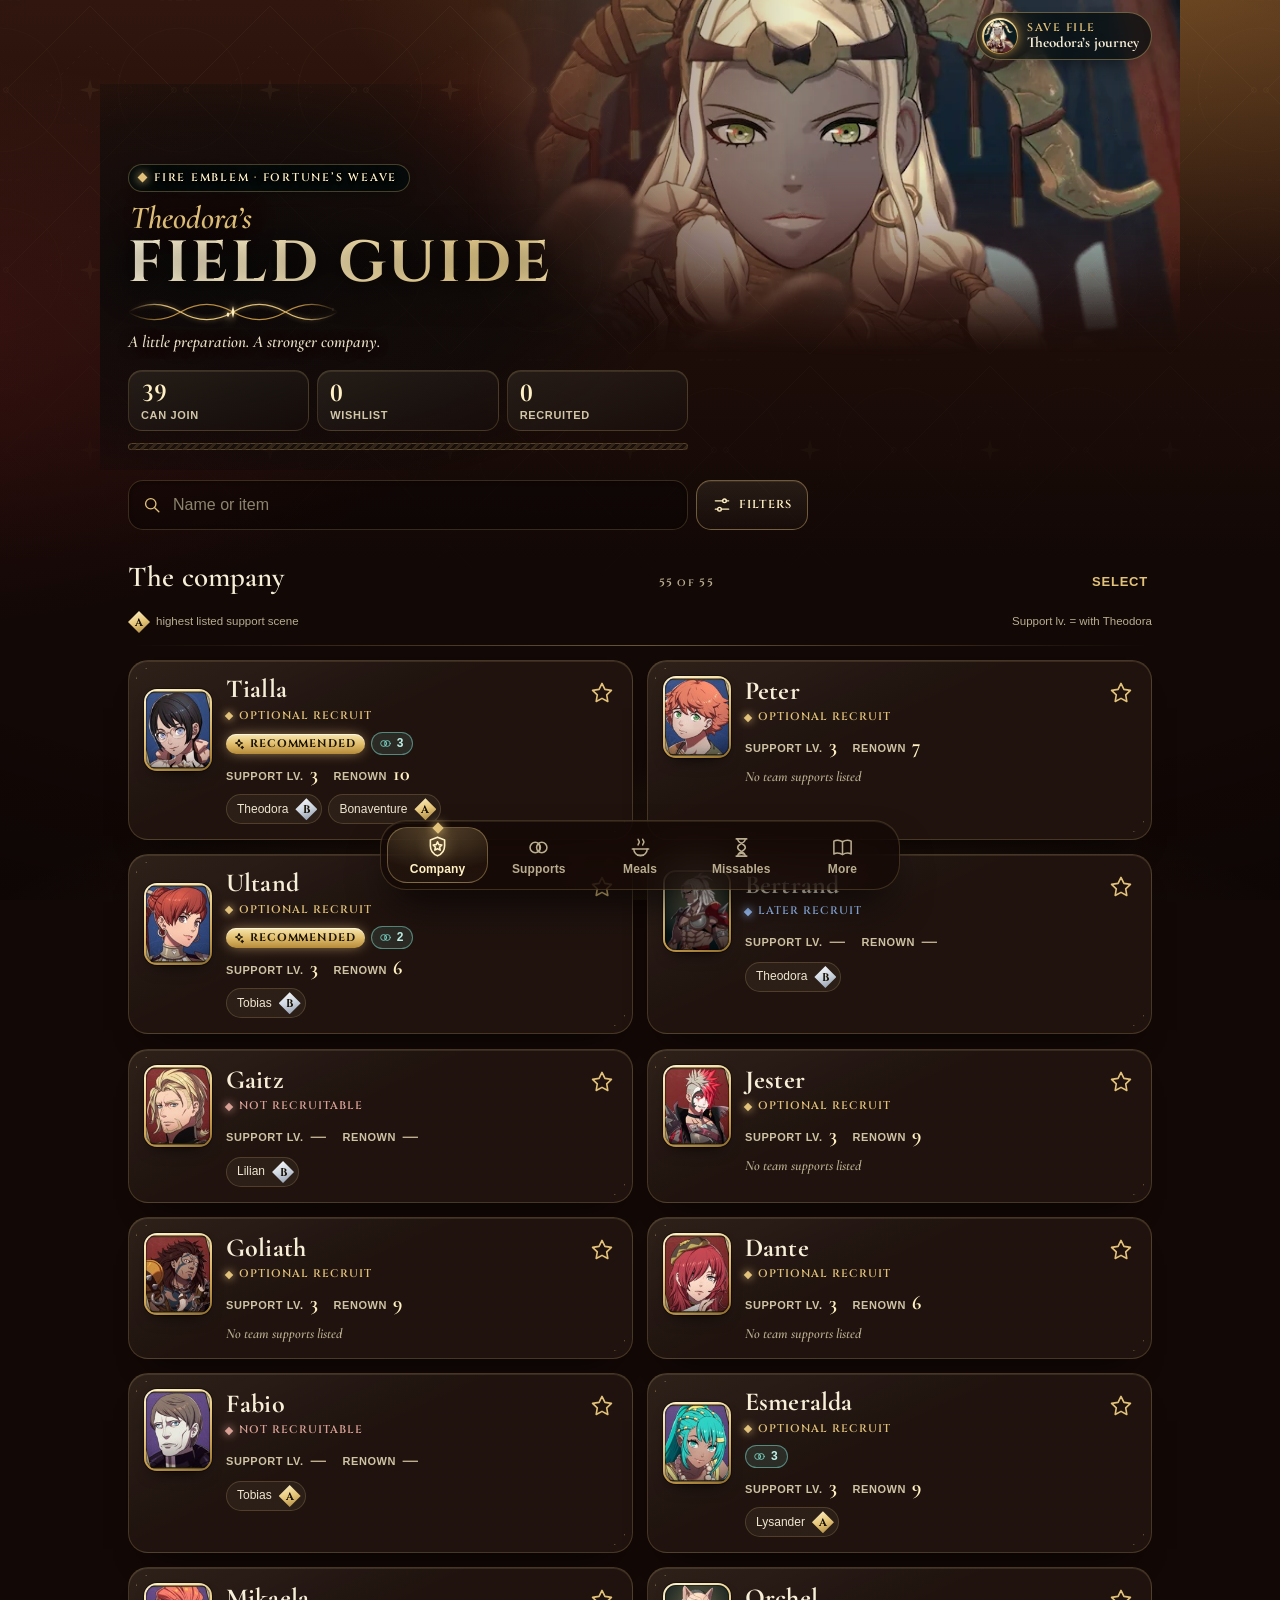
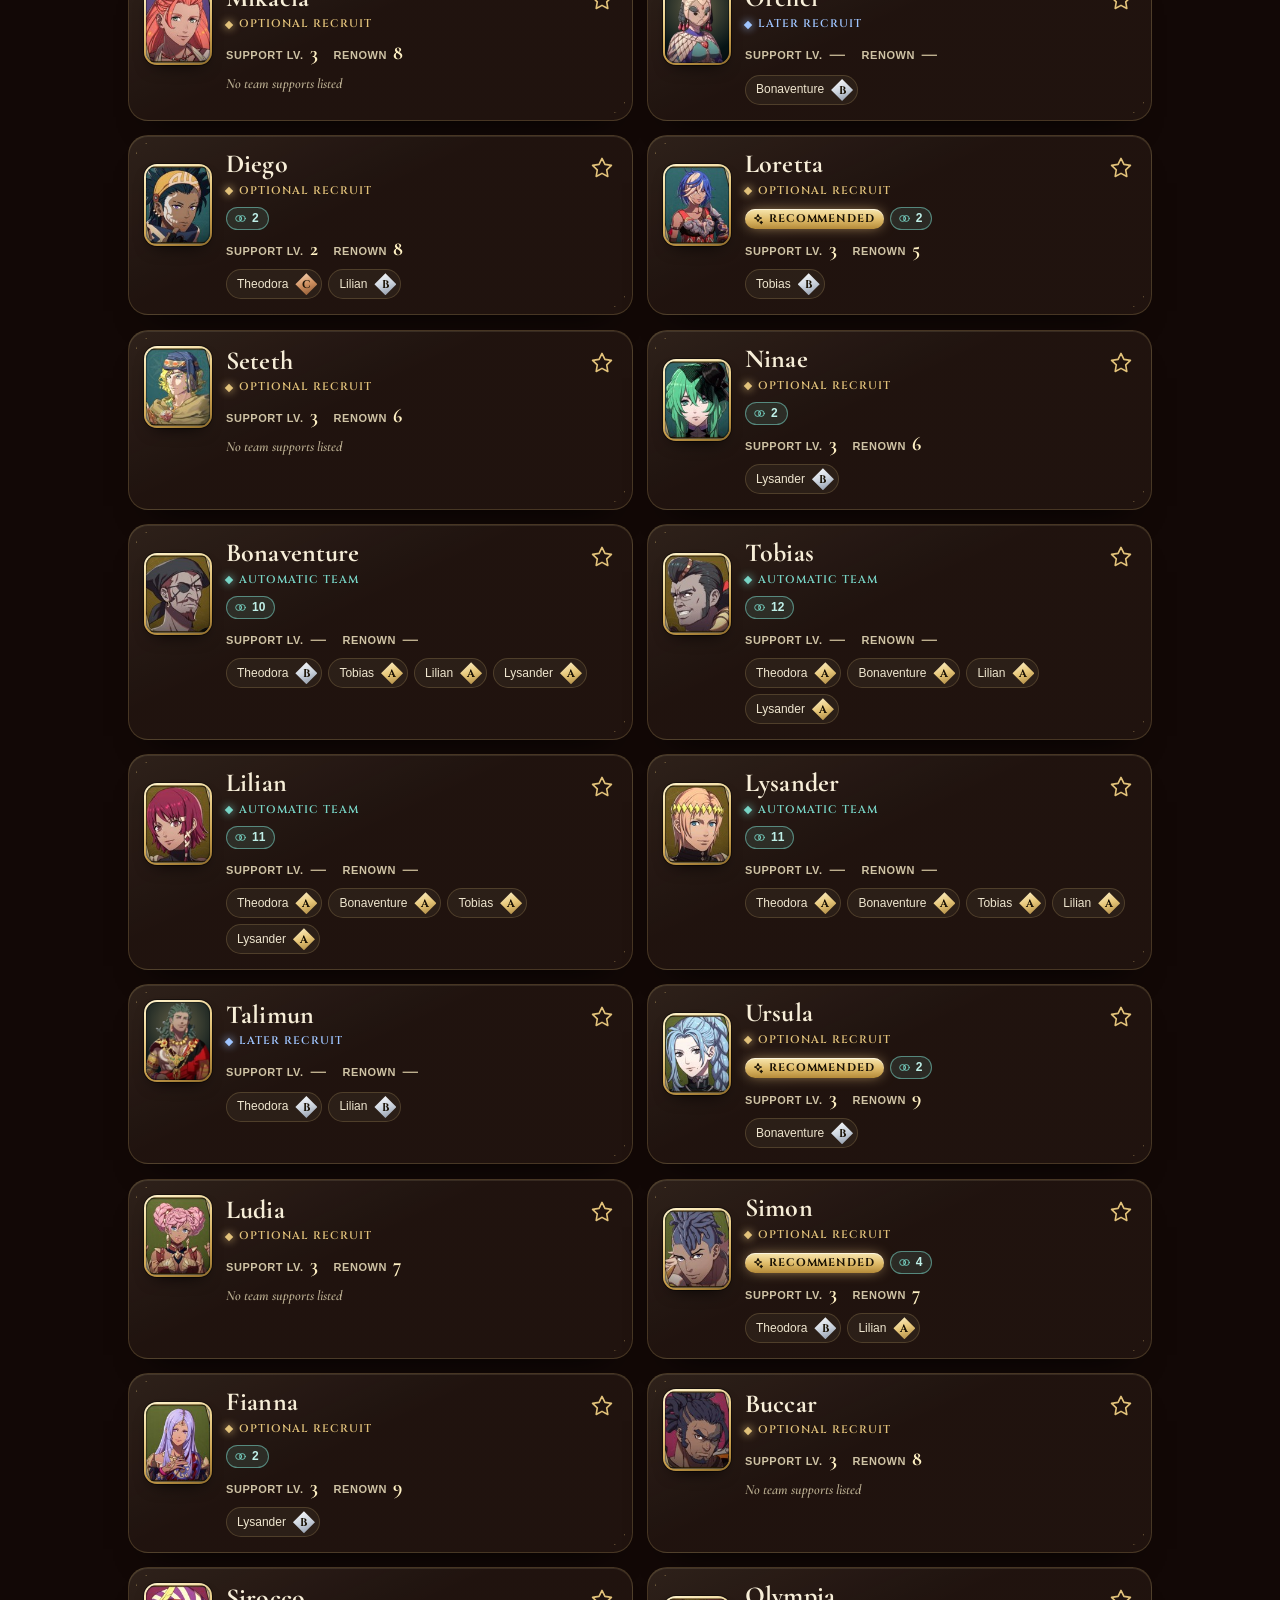
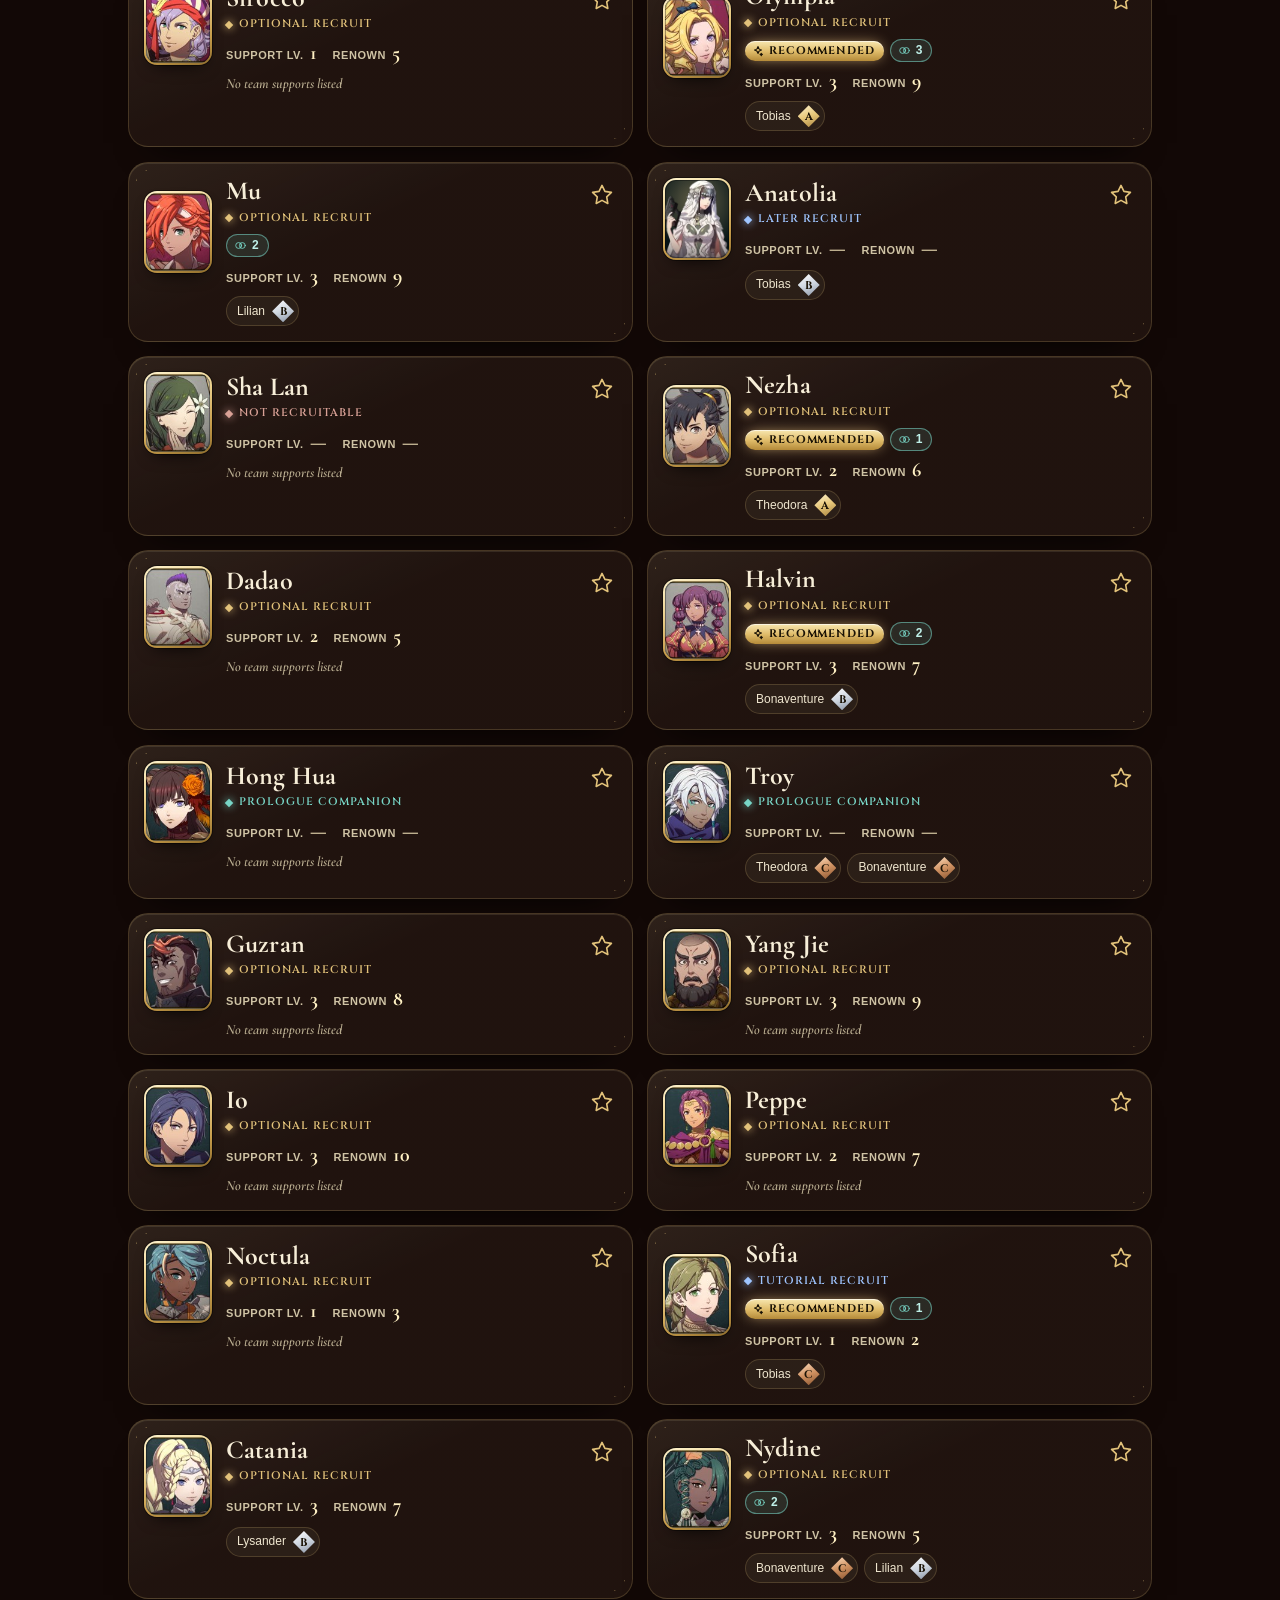
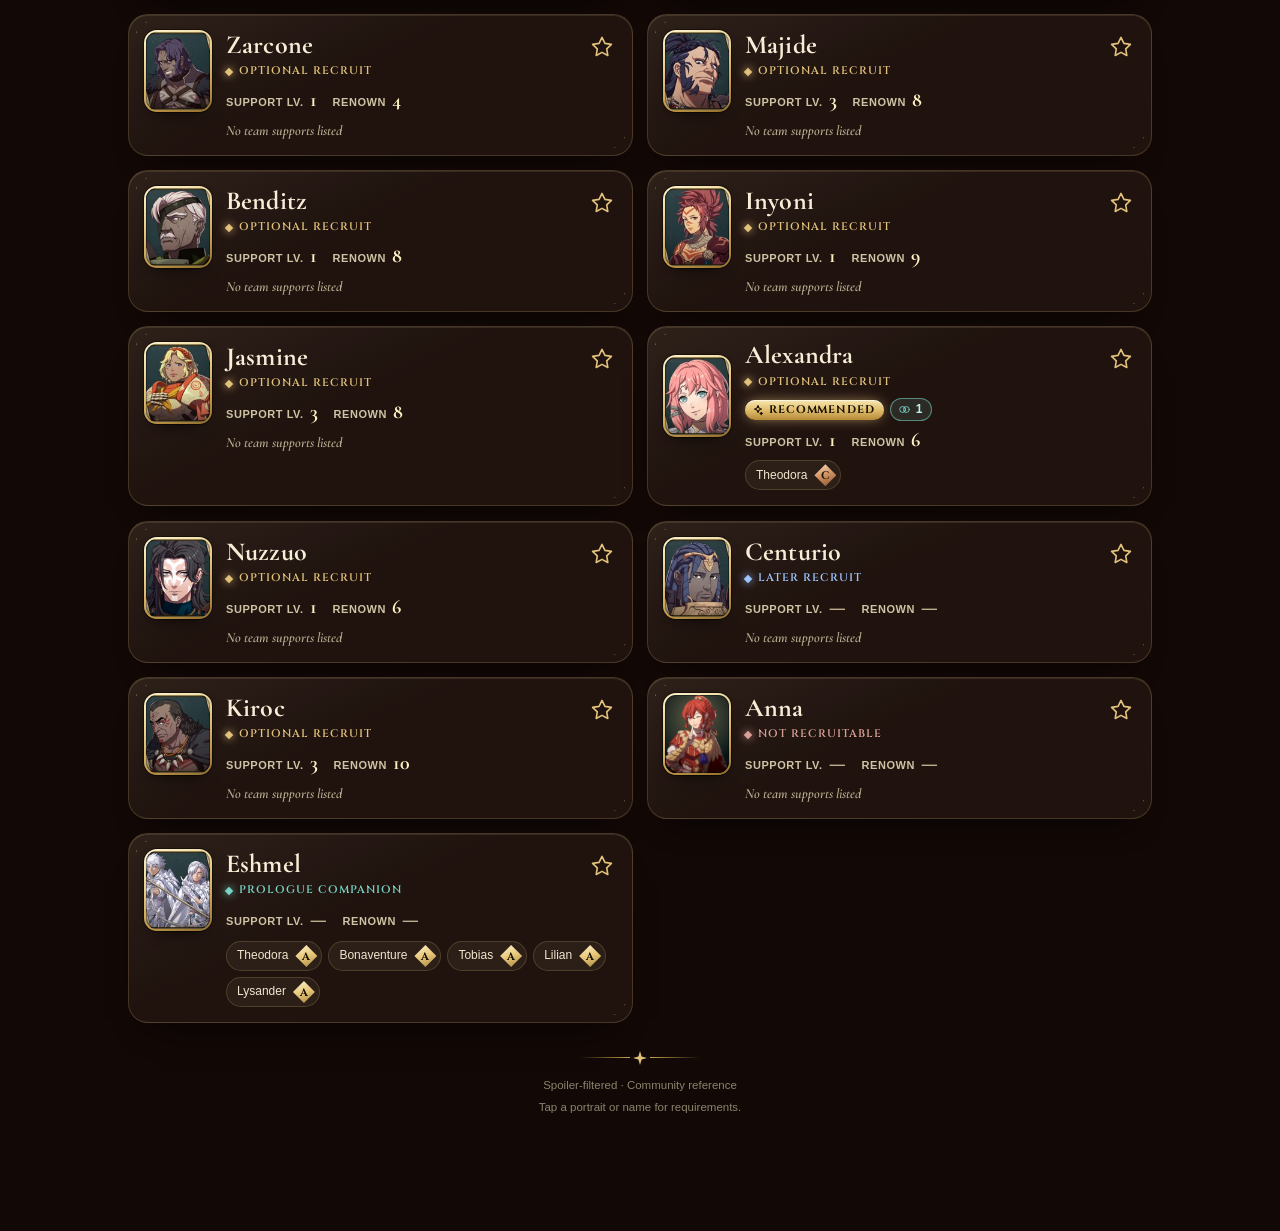
==== commit 0574cd0f: "v3.4: Fortune's Weave Field Guide — © 2026 Beepo Games, public README" ====
--- a/site/index.html
+++ b/site/index.html
@@ -13,11 +13,11 @@
 <title>Field Guide · Fortune’s Weave</title>
 <link rel="preload" href="fonts/cinzel-latin-700-normal.woff2" as="font" type="font/woff2" crossorigin>
 <link rel="preload" href="fonts/cormorant-garamond-latin-600-normal.woff2" as="font" type="font/woff2" crossorigin>
-<link rel="stylesheet" href="style.css?v=43">
-<link rel="stylesheet" href="missables.css?v=43">
-<link rel="stylesheet" href="v2.css?v=43">
-<link rel="stylesheet" href="fx.css?v=43">
-<link rel="stylesheet" href="v3.css?v=43">
+<link rel="stylesheet" href="style.css?v=44">
+<link rel="stylesheet" href="missables.css?v=44">
+<link rel="stylesheet" href="v2.css?v=44">
+<link rel="stylesheet" href="fx.css?v=44">
+<link rel="stylesheet" href="v3.css?v=44">
 <link rel="manifest" href="manifest.webmanifest">
 <link rel="icon" href="icon.svg" type="image/svg+xml">
 <link rel="apple-touch-icon" href="apple-touch-icon.png">
@@ -288,7 +288,7 @@
         </ul>
       </details>
     </div>
-    <p class="endnote">Unofficial fan reference. Character artwork belongs to its respective rights holders; route banners are cropped from Nintendo’s official game page. Fonts: Cinzel &amp; Cormorant Garamond (SIL Open Font License), served from this site. No analytics or third-party scripts.</p>
+    <p class="endnote"><b class="copy">© 2026 Beepo Games</b> · Fan-made and unofficial — not affiliated with Nintendo or Intelligent Systems. Fire Emblem characters, names and artwork belong to their respective rights holders; route banners are cropped from Nintendo’s official game page. Fonts: Cinzel &amp; Cormorant Garamond (SIL Open Font License), served from this site. No analytics or third-party scripts.</p>
   </div>
 </section>
 </main>
@@ -350,12 +350,12 @@
     <div class="lord-pick" id="new-file-lords"></div>
   </div>
 </dialog>
-<script src="store.js?v=43"></script>
-<script src="fx.js?v=43" defer></script>
-<script src="app.js?v=43" defer></script>
-<script src="journey.js?v=43" defer></script>
-<script src="supports.js?v=43" defer></script>
-<script src="meals.js?v=43" defer></script>
-<script src="missables.js?v=43" defer></script>
+<script src="store.js?v=44"></script>
+<script src="fx.js?v=44" defer></script>
+<script src="app.js?v=44" defer></script>
+<script src="journey.js?v=44" defer></script>
+<script src="supports.js?v=44" defer></script>
+<script src="meals.js?v=44" defer></script>
+<script src="missables.js?v=44" defer></script>
 </body>
 </html>
--- a/site/v3.css
+++ b/site/v3.css
@@ -417,3 +417,4 @@
 .trio-lines li .tl-names{min-width:0}
 .trio-lines .rank-pips{gap:3px}
 .trio-lines .rank-pips .rp{width:19px;height:19px;font-size:9.5px}
+.endnote .copy{color:var(--gold-hi);font-weight:700;letter-spacing:.02em}
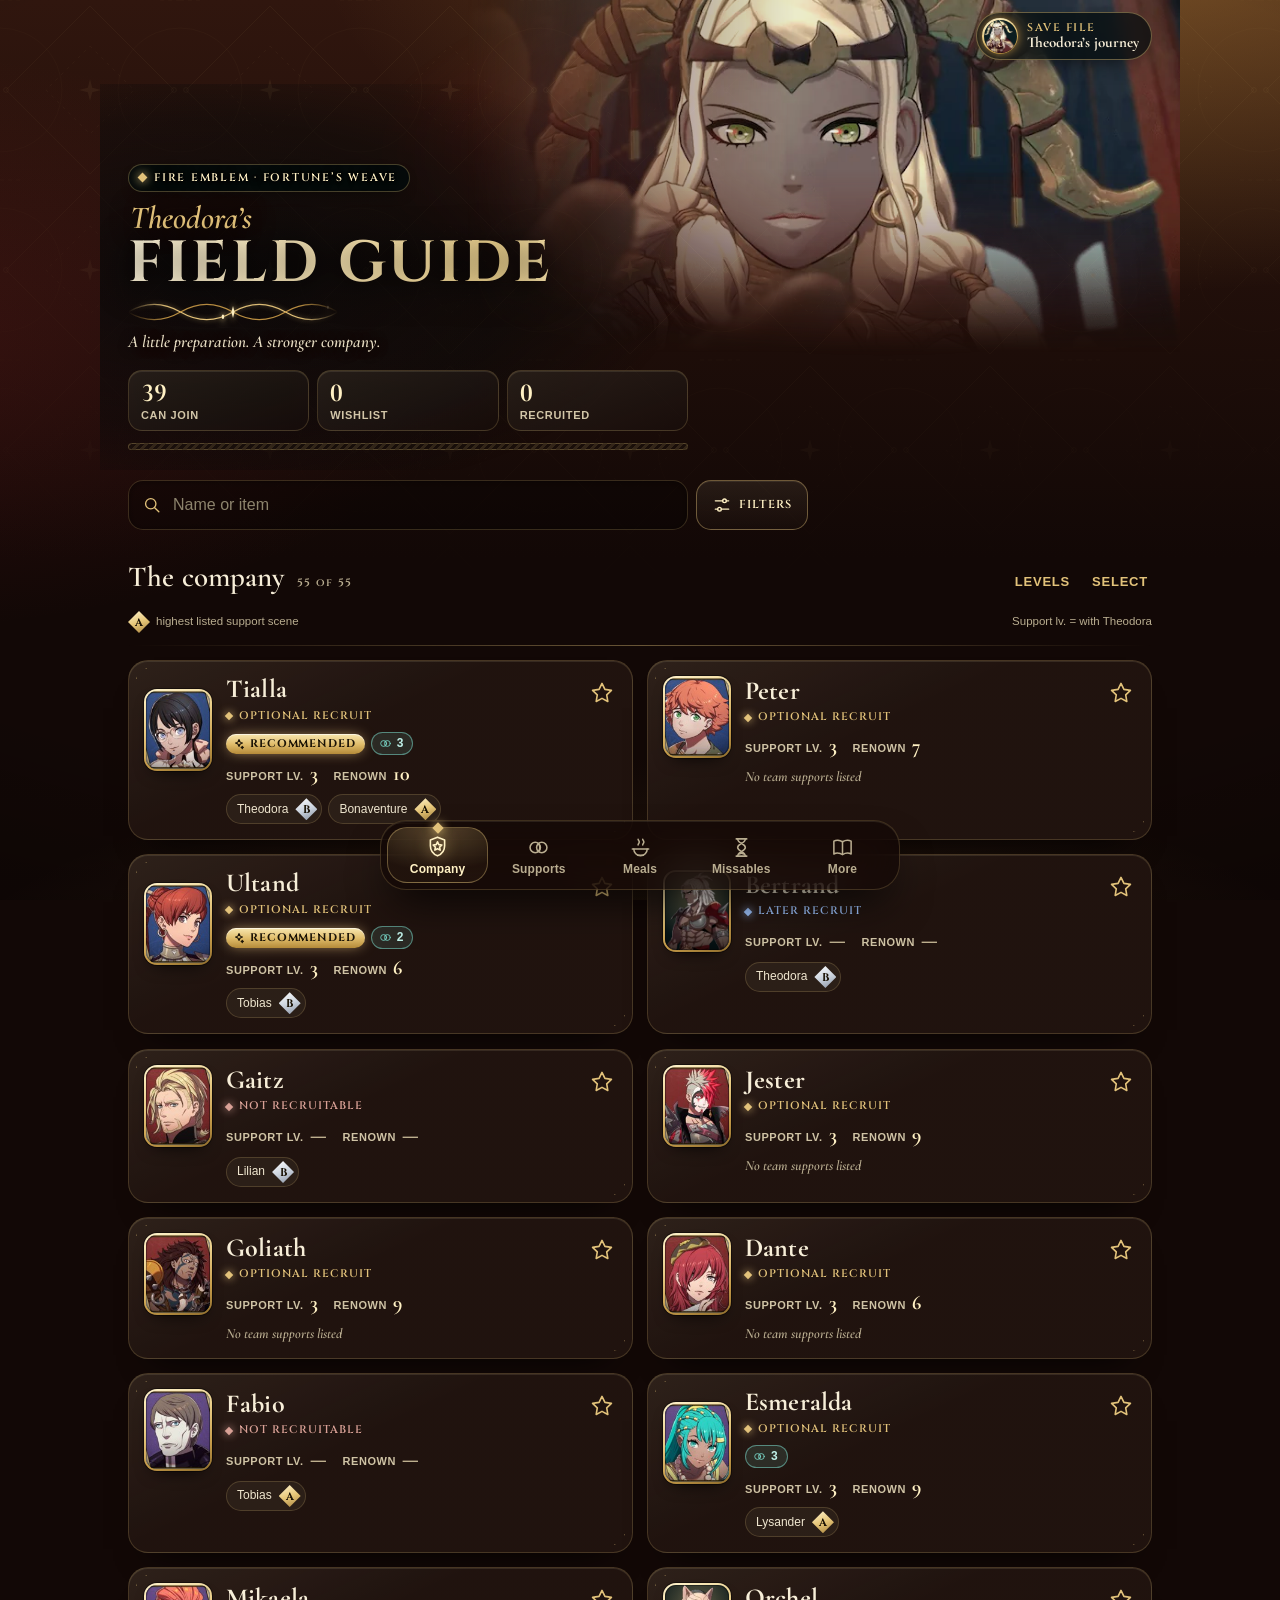
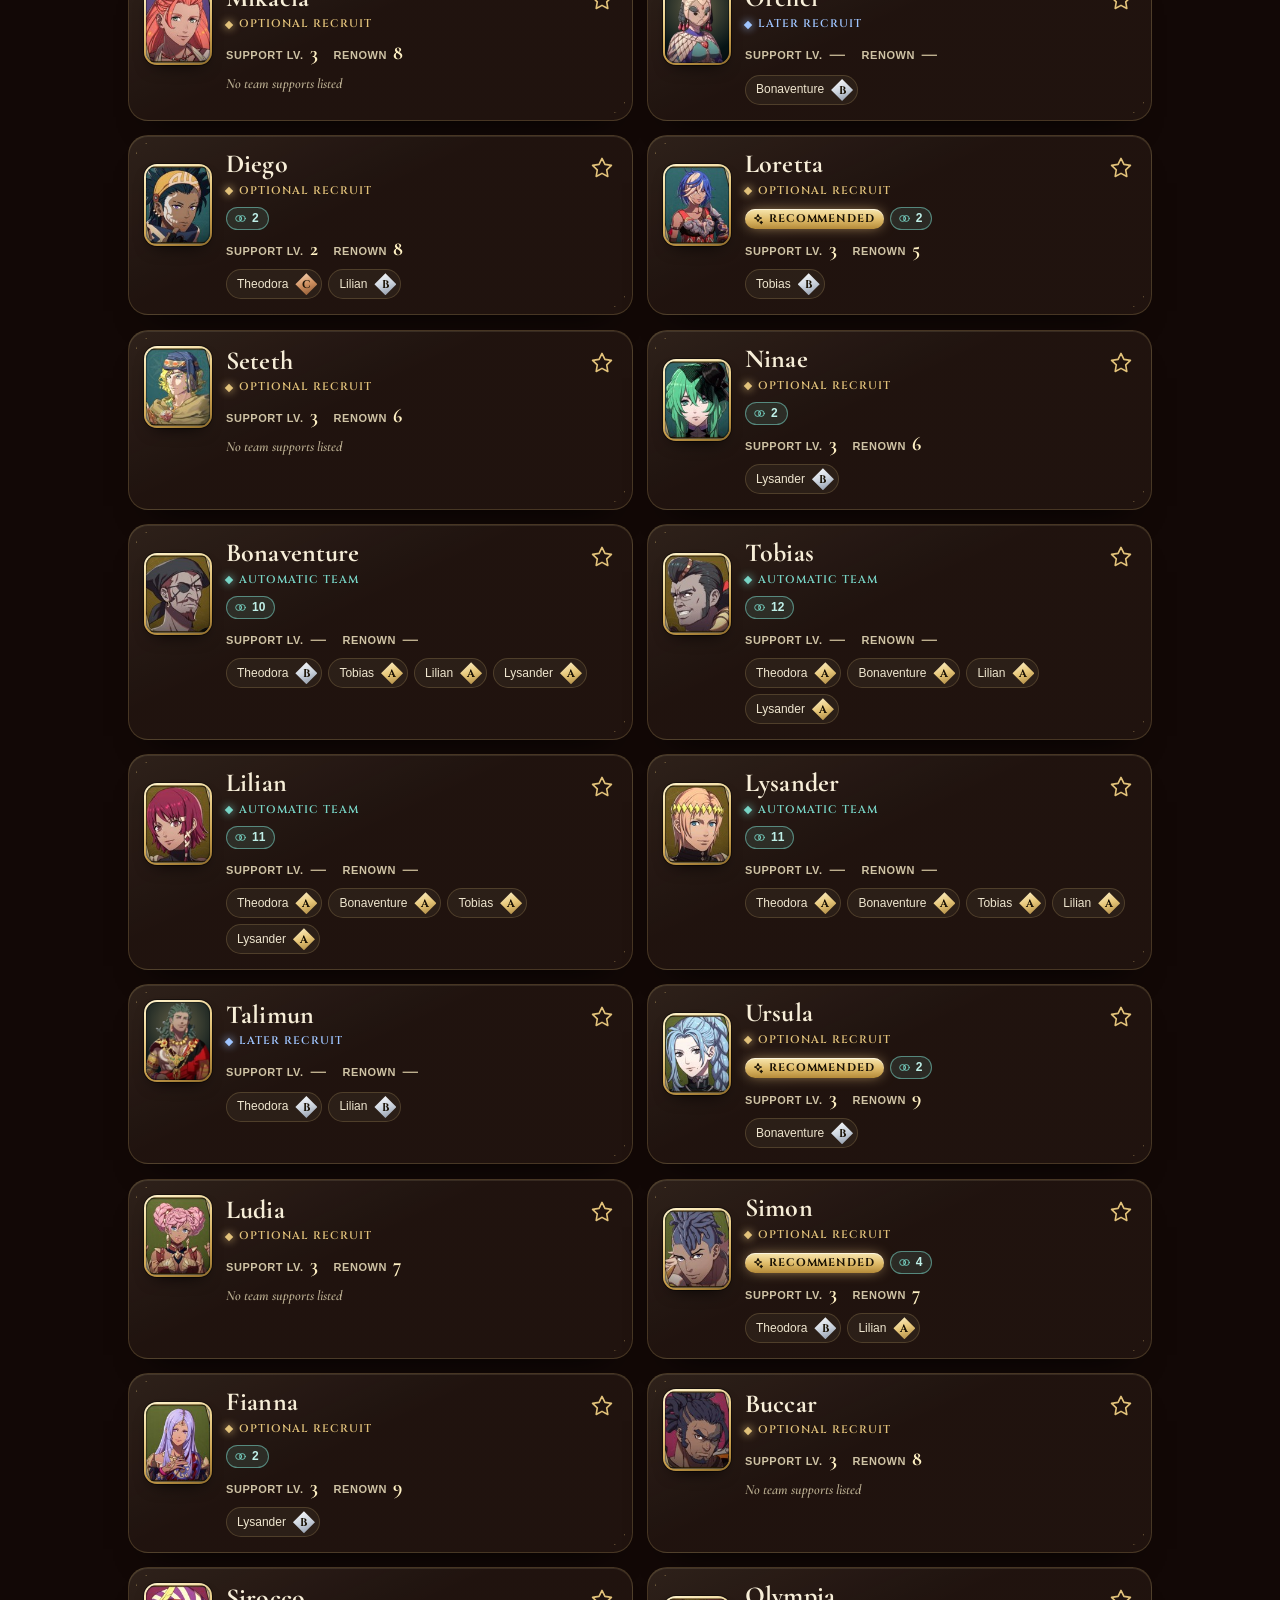
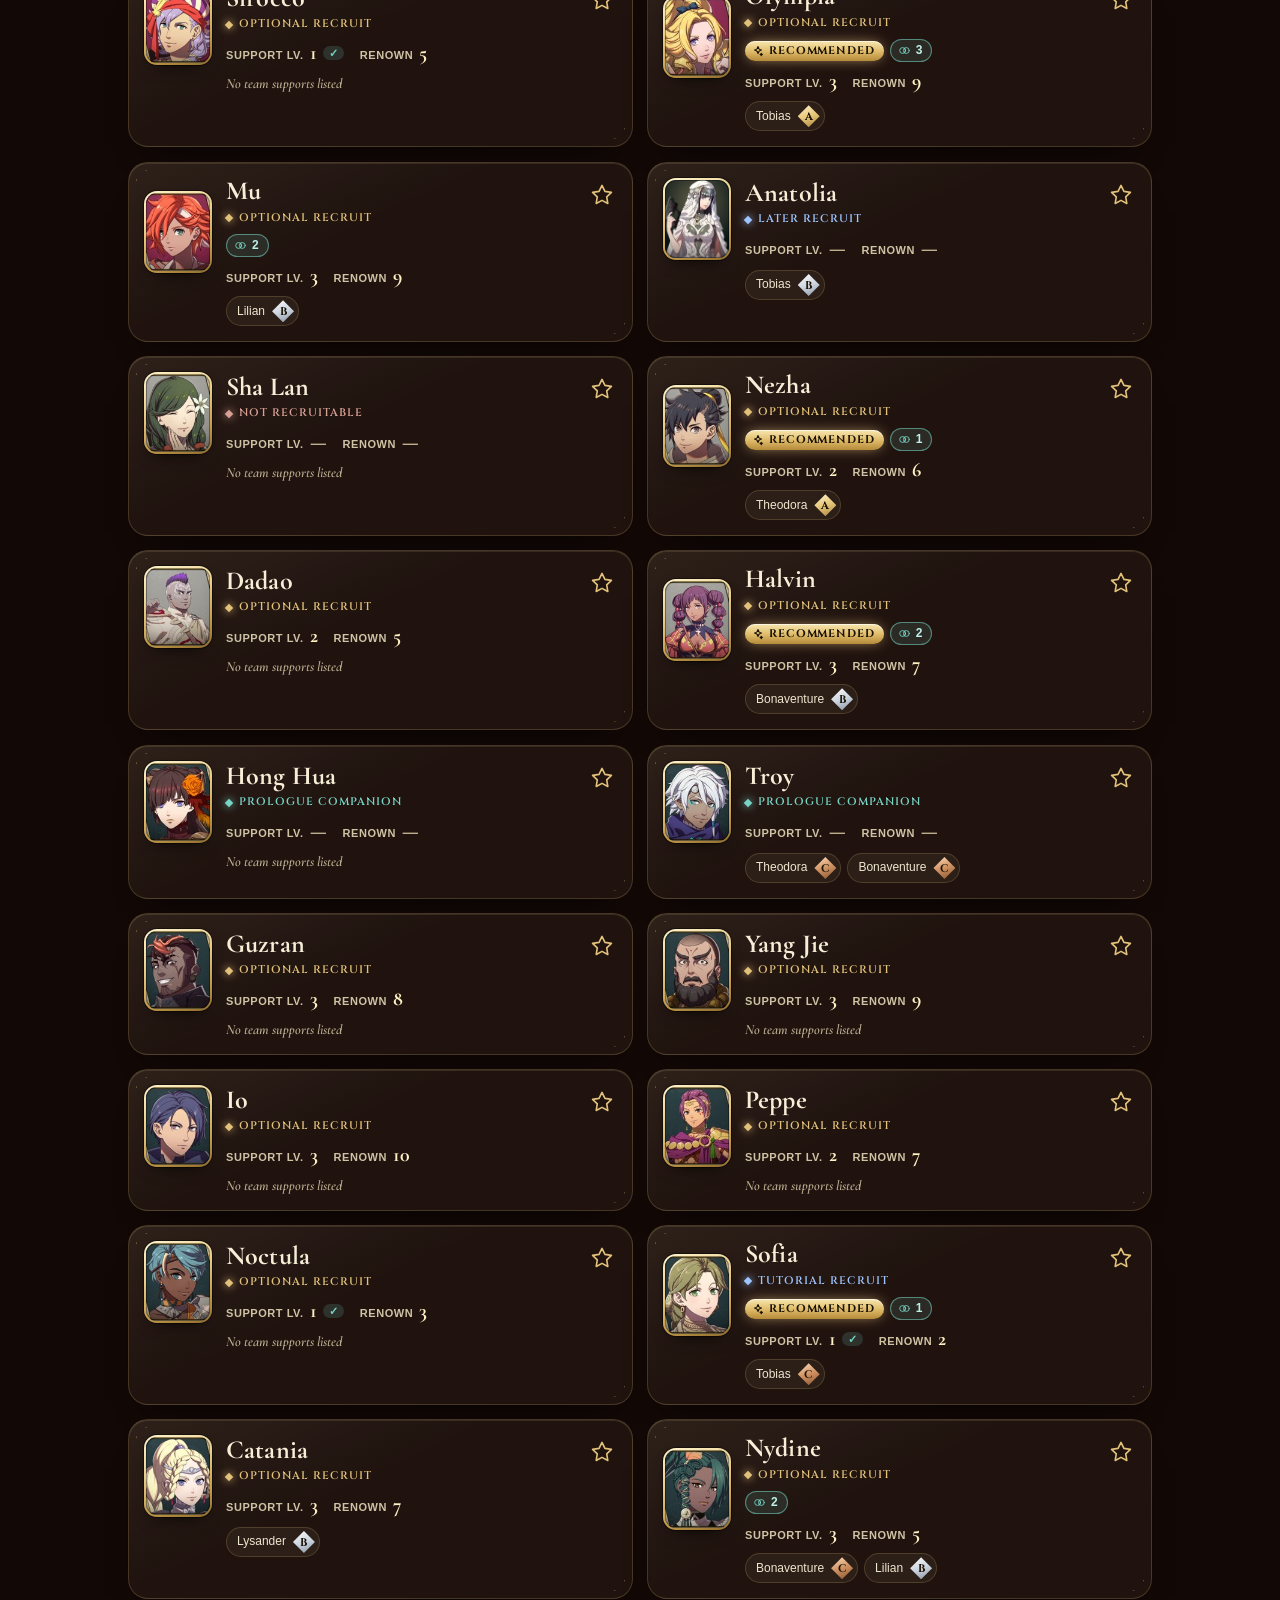
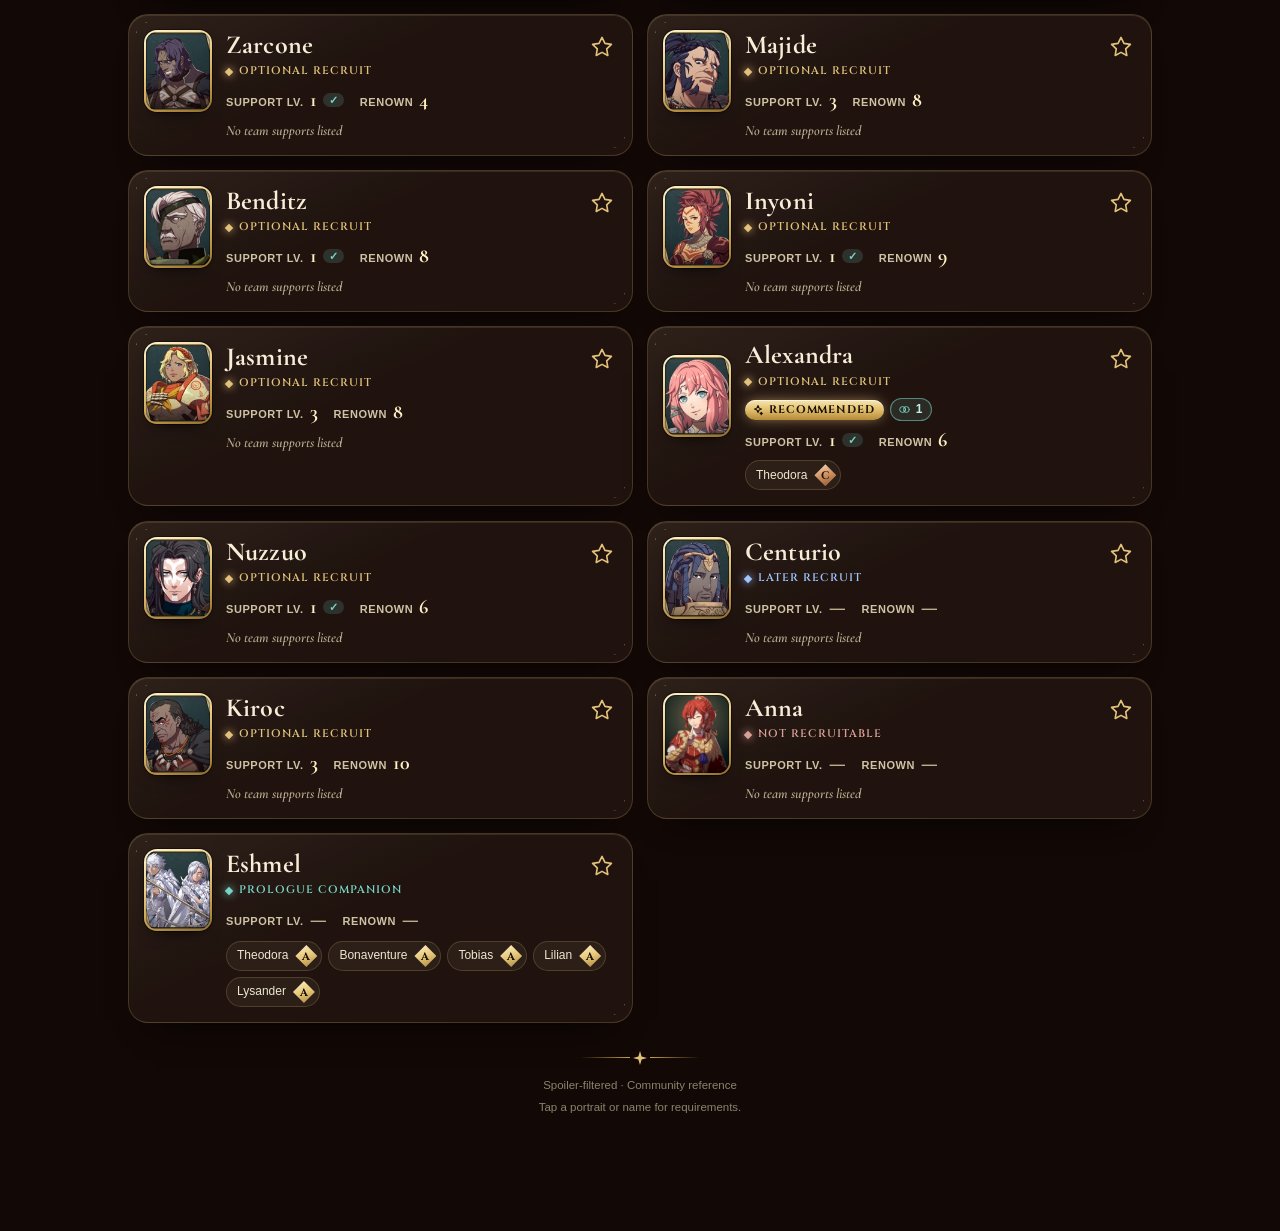
==== commit cf258310: "v3.5: support levels for recruitment, meal nudge for recruits" ====
--- a/site/index.html
+++ b/site/index.html
@@ -13,11 +13,11 @@
 <title>Field Guide · Fortune’s Weave</title>
 <link rel="preload" href="fonts/cinzel-latin-700-normal.woff2" as="font" type="font/woff2" crossorigin>
 <link rel="preload" href="fonts/cormorant-garamond-latin-600-normal.woff2" as="font" type="font/woff2" crossorigin>
-<link rel="stylesheet" href="style.css?v=44">
-<link rel="stylesheet" href="missables.css?v=44">
-<link rel="stylesheet" href="v2.css?v=44">
-<link rel="stylesheet" href="fx.css?v=44">
-<link rel="stylesheet" href="v3.css?v=44">
+<link rel="stylesheet" href="style.css?v=47">
+<link rel="stylesheet" href="missables.css?v=47">
+<link rel="stylesheet" href="v2.css?v=47">
+<link rel="stylesheet" href="fx.css?v=47">
+<link rel="stylesheet" href="v3.css?v=47">
 <link rel="manifest" href="manifest.webmanifest">
 <link rel="icon" href="icon.svg" type="image/svg+xml">
 <link rel="apple-touch-icon" href="apple-touch-icon.png">
@@ -109,7 +109,7 @@
     </div>
   </div>
 
-  <div class="listmeta"><h2 id="view-title">The company</h2><span id="count" role="status" aria-live="polite">Opening field notes…</span><button type="button" id="select-toggle" class="select-toggle" aria-pressed="false">Select</button></div>
+  <div class="listmeta"><h2 id="view-title">The company</h2><span id="count" role="status" aria-live="polite">Opening field notes…</span><span class="lm-actions"><button type="button" id="levels-company" class="select-toggle" aria-haspopup="dialog">Levels</button><button type="button" id="select-toggle" class="select-toggle" aria-pressed="false">Select</button></span></div>
   <p class="legend"><span><b class="rank-gem r-A" aria-hidden="true">A</b> highest listed support scene</span><span id="legend-lord">Support lv. = with Theodora</span></p>
   <div id="cards"></div>
   <section id="empty" class="empty" hidden>
@@ -350,12 +350,12 @@
     <div class="lord-pick" id="new-file-lords"></div>
   </div>
 </dialog>
-<script src="store.js?v=44"></script>
-<script src="fx.js?v=44" defer></script>
-<script src="app.js?v=44" defer></script>
-<script src="journey.js?v=44" defer></script>
-<script src="supports.js?v=44" defer></script>
-<script src="meals.js?v=44" defer></script>
-<script src="missables.js?v=44" defer></script>
+<script src="store.js?v=47"></script>
+<script src="fx.js?v=47" defer></script>
+<script src="app.js?v=47" defer></script>
+<script src="journey.js?v=47" defer></script>
+<script src="supports.js?v=47" defer></script>
+<script src="meals.js?v=47" defer></script>
+<script src="missables.js?v=47" defer></script>
 </body>
 </html>
--- a/site/v3.css
+++ b/site/v3.css
@@ -418,3 +418,25 @@
 .trio-lines .rank-pips{gap:3px}
 .trio-lines .rank-pips .rp{width:19px;height:19px;font-size:9.5px}
 .endnote .copy{color:var(--gold-hi);font-weight:700;letter-spacing:.02em}
+
+/* ================= v3.5: support levels for recruitment ================= */
+.lm-actions{display:inline-flex;gap:14px;margin-left:auto}
+.lv-now{margin-left:6px;padding:1px 6px;border-radius:999px;background:rgba(255,240,200,.08);font:700 10.5px/1.4 var(--ui);font-style:normal;letter-spacing:.02em;color:var(--muted);text-transform:none;vertical-align:2px}
+.lv-now.met{background:rgba(120,213,198,.16);color:var(--ok)}
+.rec-level{margin:12px 0 4px}
+.rec-level.met{border-color:rgba(120,213,198,.55);background:rgba(120,213,198,.07)}
+.lv-ok{color:var(--ok)}
+.lv-row .st.lv-ok{color:var(--ok)}
+.lv-row .st.lv-need{color:var(--gold-hi)}
+.lv-row .st.muted{color:var(--faint)}
+.lv-views{display:flex;width:100%;max-width:100%;box-sizing:border-box;margin:10px 0 2px}
+.lv-views button{flex:1 1 0;min-width:0;padding:0 6px;display:inline-flex;align-items:center;justify-content:center;gap:4px;white-space:nowrap}
+/* Narrow phones: stack the count under the label so the three tabs never collide. */
+@media (max-width:389px){
+  .lv-views{border-radius:18px}
+  .lv-views button{flex-direction:column;gap:3px;min-height:50px;padding:4px 2px;border-radius:14px;letter-spacing:.05em;font-size:10.5px;line-height:1.05}
+  .lv-views button b{padding:1px 6px;font-size:10.5px}
+}
+.lv-views button b{margin-left:0;padding:1px 6px;border-radius:999px;background:rgba(255,240,200,.1);font:700 11px/1.3 var(--ui);font-variant-numeric:tabular-nums}
+.reason.recruit{border-color:rgba(255,190,90,.55);color:#ffd38a}
+.trio-recruit{font:600 12px/1.3 var(--ui);color:#ffd38a}
